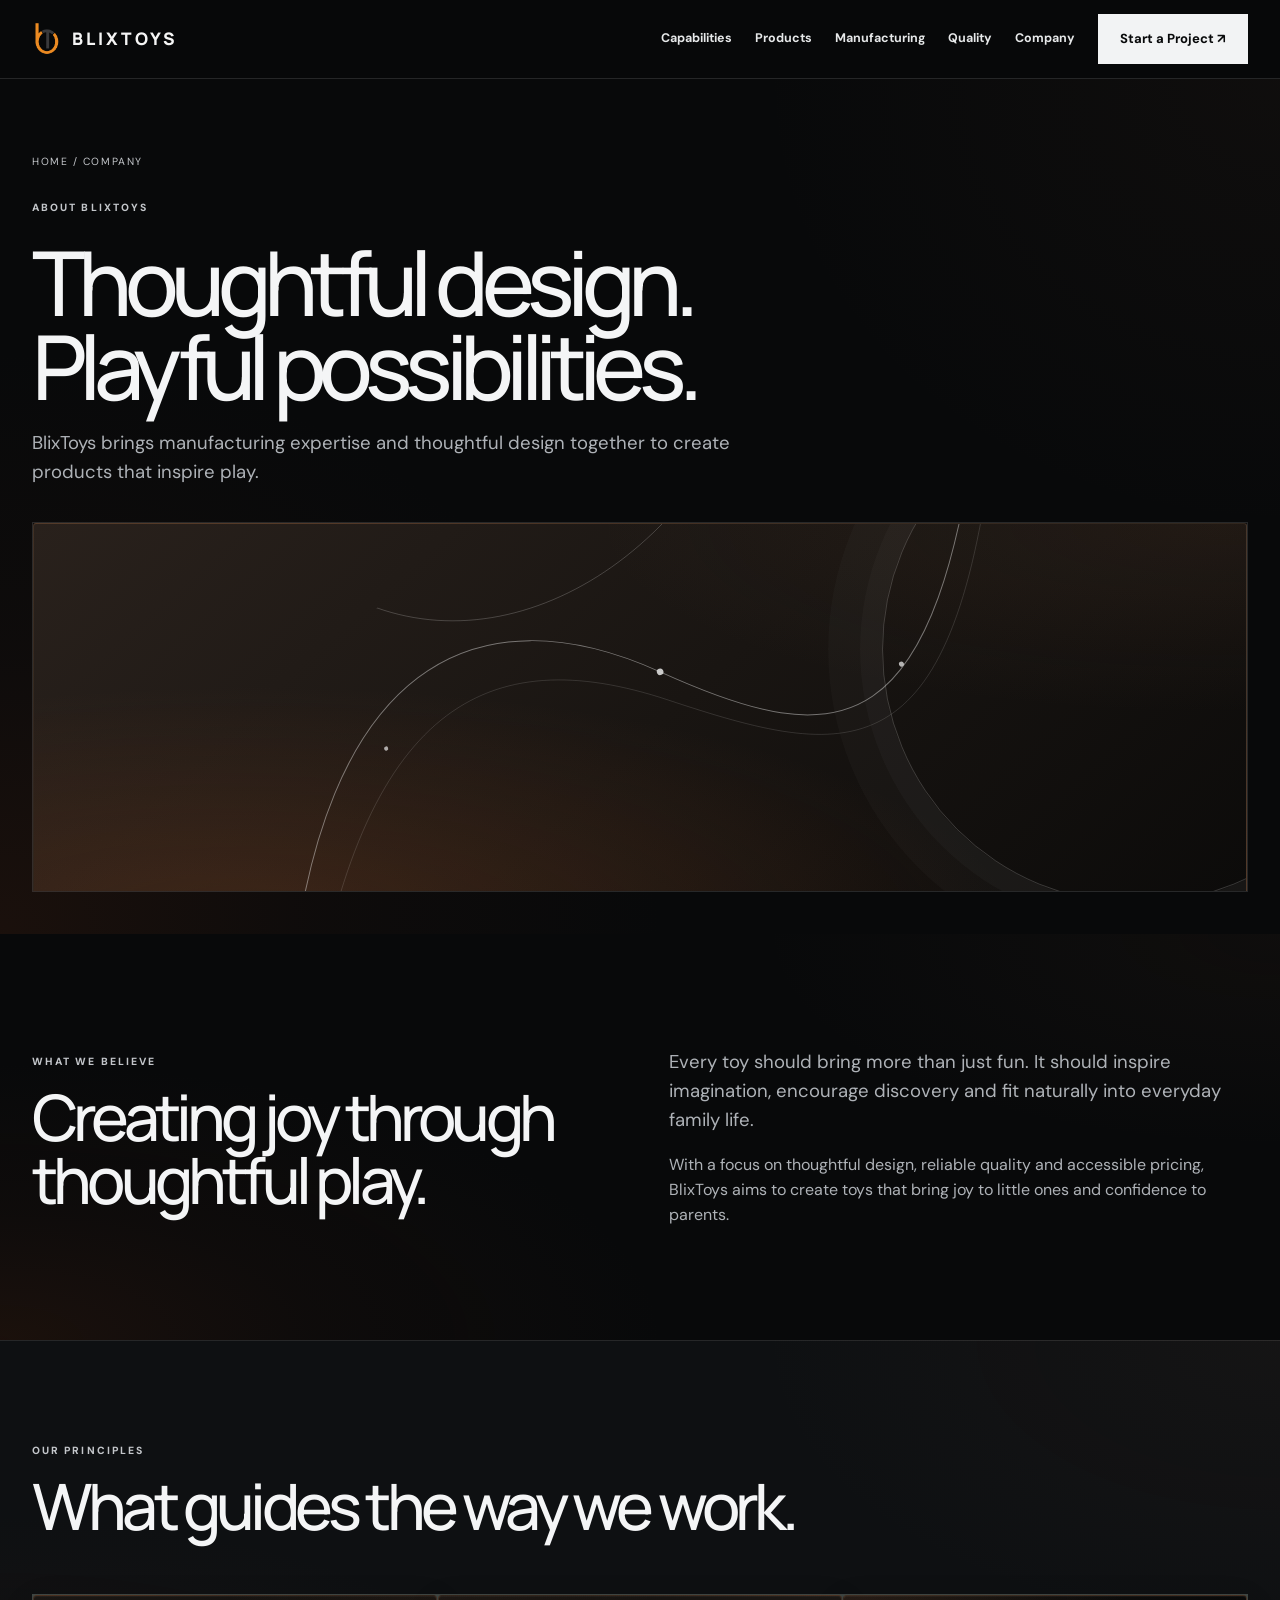
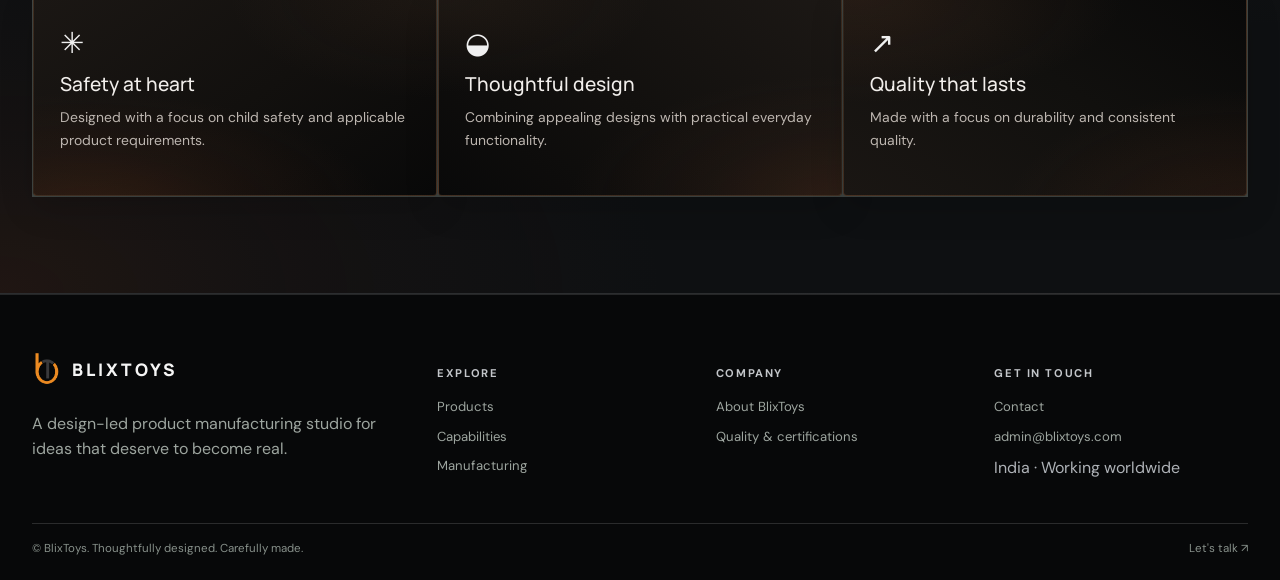
==== about.html @ 539e54b1 "Image, website revamp" ====
<!DOCTYPE html>
<html lang="en"><head>
  <link rel="icon" href="assets/images/favicon.ico" sizes="any">
  <link rel="shortcut icon" href="assets/images/favicon.ico">
<meta charset="utf-8"/><meta content="width=device-width,initial-scale=1" name="viewport"/><meta content="BlixToys — thoughtful toy product design and manufacturing." name="description"/><title>About — BlixToys</title><link href="assets/css/style.css?v=20261118-hero-video" rel="stylesheet"/></head><body><header class="site-header"><div class="container nav"><a class="brand" href="index.html" aria-label="BlixToys home"><img class="brand-logo" src="assets/images/brand-logo.png" alt="" aria-hidden="true"><span class="brand-name">BLIXTOYS</span></a><button aria-expanded="false" aria-label="Toggle navigation" class="menu-toggle">☰</button><nav class="nav-links"><a href="capabilities.html">Capabilities</a><a href="products.html">Products</a><a href="manufacturing.html">Manufacturing</a><a href="index.html#safety-quality">Quality</a><a href="about.html">Company</a><a class="btn btn-primary" href="contact.html">Start a Project ↗</a></nav></div></header><main><section class="page-hero"><div class="container"><div class="breadcrumb">HOME / COMPANY</div><span class="eyebrow">ABOUT BLIXTOYS</span><h1 class="display">Thoughtful design.<br/>Playful possibilities.</h1><p class="lead">BlixToys brings manufacturing expertise and thoughtful design together to create products that inspire play.</p><div class="page-banner"><div aria-hidden="true" class="path-visual gradient-banner" data-path-visual="true"></div></div></div></section><section class="section"><div class="container split"><div><span class="eyebrow">WHAT WE BELIEVE</span><h2 class="h2">Creating joy through thoughtful play.</h2></div><div><p class="lead">Every toy should bring more than just fun. It should inspire imagination, encourage discovery and fit naturally into everyday family life.</p><p class="muted">With a focus on thoughtful design, reliable quality and accessible pricing, BlixToys aims to create toys that bring joy to little ones and confidence to parents.</p></div></div></section><section class="section surface"><div class="container"><div class="section-head"><div><span class="eyebrow">OUR PRINCIPLES</span><h2 class="h2">What guides the way we work.</h2></div></div><div class="value-grid"><article class="value-card"><div class="symbol">✳</div><h3>Safety at heart</h3><p>Designed with a focus on child safety and applicable product requirements.</p></article><article class="value-card"><div class="symbol">◒</div><h3>Thoughtful design</h3><p>Combining appealing designs with practical everyday functionality.</p></article><article class="value-card"><div class="symbol">↗</div><h3>Quality that lasts</h3><p>Made with a focus on durability and consistent quality.</p></article></div></div></section></main><footer class="site-footer"><div class="container"><div class="footer-grid"><div class="footer-about"><a class="brand" href="index.html" aria-label="BlixToys home"><img class="brand-logo" src="assets/images/brand-logo.png" alt="" aria-hidden="true"><span class="brand-name">BLIXTOYS</span></a><p>A design-led product manufacturing studio for ideas that deserve to become real.</p></div><div class="footer-col"><h4>Explore</h4><a href="products.html">Products</a><a href="capabilities.html">Capabilities</a><a href="manufacturing.html">Manufacturing</a></div><div class="footer-col"><h4>Company</h4><a href="about.html">About BlixToys</a><a href="index.html#safety-quality">Quality &amp; certifications</a></div><div class="footer-col"><h4>Get in touch</h4><a href="contact.html">Contact</a><a href="mailto:admin@blixtoys.com">admin@blixtoys.com</a><span class="muted">India · Working worldwide</span></div></div><div class="footer-bottom"><span>© <span data-year=""></span> BlixToys. Thoughtfully designed. Carefully made.</span><span><a href="contact.html">Let's talk ↗</a></span></div></div></footer><script src="assets/js/main.js?v=20261112-tabs"></script></body></html>
---- assets/css/style.css ----
@import url('https://fonts.googleapis.com/css2?family=DM+Sans:wght@400;500;600;700&family=Manrope:wght@400;500;600;700;800&display=swap');

:root {
  --bg: #0c0e0f;
  --surface: #151819;
  --surface2: #1d2122;
  --white: #f5f3ee;
  --muted: #aeb3b0;
  --line: #343a39;
  --orange: #f04b2d;
  --amber: #ff9e42;
  --lime: #b8e86a;
  --max: 1280px
}

* {
  box-sizing: border-box
}

html {
  scroll-behavior: smooth
}

body {
  margin: 0;
  background: var(--bg);
  color: var(--white);
  font-family: 'DM Sans', sans-serif;
  line-height: 1.55
}

a {
  color: inherit;
  text-decoration: none
}

img {
  display: block;
  max-width: 100%
}

.container {
  width: min(var(--max), calc(100% - 64px));
  margin: auto
}

.site-header {
  position: sticky;
  top: 0;
  z-index: 50;
  background: #0c0e0fee;
  backdrop-filter: blur(16px);
  border-bottom: 1px solid #ffffff16
}

.nav {
  height: 78px;
  display: flex;
  align-items: center;
  justify-content: space-between;
  gap: 22px
}

.brand {
  font: 800 1.08rem Manrope;
  letter-spacing: .16em;
  display: flex;
  align-items: center;
  gap: 12px
}

.brand-mark {
  width: 34px;
  height: 34px;
  border: 1px solid var(--orange);
  color: var(--orange);
  display: grid;
  place-items: center;
  transform: rotate(45deg)
}

.brand-mark span {
  transform: rotate(-45deg)
}

.nav-links {
  display: flex;
  align-items: center;
  gap: 23px;
  font-size: .78rem;
  font-weight: 700
}

.nav-links a:not(.btn) {
  color: #d2d4d0
}

.nav-links a:hover {
  color: var(--orange)
}

.menu-toggle {
  display: none;
  background: none;
  border: 1px solid var(--line);
  color: white;
  padding: 6px 11px;
  font-size: 1.4rem
}

.btn {
  display: inline-flex;
  align-items: center;
  justify-content: center;
  gap: 14px;
  padding: 14px 21px;
  font-weight: 700;
  font-size: .82rem;
  border: 1px solid transparent;
  transition: .2s;
  cursor: pointer
}

.btn-primary {
  background: var(--orange);
  color: #170d09
}

.btn-primary:hover {
  background: #ff684b;
  transform: translateY(-2px)
}

.btn-outline {
  border-color: #777e7b;
  color: white
}

.btn-outline:hover {
  border-color: var(--orange);
  color: var(--orange)
}

.eyebrow {
  font-size: .65rem;
  text-transform: uppercase;
  letter-spacing: .2em;
  font-weight: 800;
  color: #c6cbc6
}

.display {
  font: 500 clamp(3.2rem, 7vw, 6.9rem)/.94 Manrope;
  letter-spacing: -.085em;
  margin: 21px 0
}

.h2 {
  font: 500 clamp(2.25rem, 5vw, 4.55rem)/.98 Manrope;
  letter-spacing: -.075em;
  margin: 14px 0
}

.lead {
  max-width: 700px;
  color: #c1c5c1;
  font-size: clamp(1rem, 1.45vw, 1.17rem)
}

.muted {
  color: var(--muted)
}

.hero {
  position: relative;
  overflow: hidden;
  border-bottom: 1px solid var(--line)
}

.hero-grid {
  min-height: 670px;
  display: grid;
  grid-template-columns: .95fr 1.05fr;
  align-items: center;
  gap: 25px
}

.hero-copy {
  padding: 72px 0 60px;
  position: relative;
  z-index: 2
}

.hero-copy .lead {
  max-width: 530px;
  margin: 25px 0 29px
}

.hero-art {
  height: 670px;
  position: relative;
  margin-right: calc((min(100vw, 1280px) - 100vw)/2);
  overflow: hidden
}

.hero-art img {
  width: 100%;
  height: 100%;
  object-fit: cover;
  object-position: 57% center
}

.hero-art:after {
  content: "";
  position: absolute;
  inset: 0;
  background: linear-gradient(90deg, var(--bg), transparent 39%), linear-gradient(0deg, #0c0e0f77, transparent 45%)
}

.hero-caption {
  position: absolute;
  z-index: 2;
  right: 24px;
  bottom: 24px;
  padding: 11px 14px;
  background: #0b0d0edb;
  border: 1px solid #ffffff45;
  font-size: .64rem;
  letter-spacing: .15em;
  text-transform: uppercase
}

.hero-facts {
  display: flex;
  margin-top: 52px;
  max-width: 590px
}

.fact {
  flex: 1;
  padding: 0 17px;
  border-left: 1px solid #737a76
}

.fact:first-child {
  padding-left: 0;
  border: 0
}

.fact strong {
  display: block;
  font: 500 1.05rem Manrope
}

.fact span {
  font-size: .59rem;
  letter-spacing: .13em;
  text-transform: uppercase;
  color: #aeb4af
}

.section {
  padding: 96px 0;
  border-bottom: 1px solid #ffffff14
}

.section-sm {
  padding: 60px 0
}

.surface {
  background: #111516
}

.section-head {
  display: flex;
  justify-content: space-between;
  align-items: end;
  gap: 30px;
  margin-bottom: 42px
}

.section-head>div {
  max-width: 850px
}

.section-aside {
  border-top: 1px solid #78807b;
  padding-top: 10px;
  font-size: .62rem;
  letter-spacing: .14em;
  color: #b6bcb7;
  min-width: 140px
}

.grid-3 {
  display: grid;
  grid-template-columns: repeat(3, 1fr);
  gap: 22px
}

.cap-card {
  border-left: 1px solid #626a65;
  padding-left: 16px;
  position: relative
}

.cap-card:before {
  content: "";
  position: absolute;
  top: -19px;
  left: -5px;
  width: 9px;
  height: 9px;
  background: var(--orange);
  border-radius: 50%
}

.cap-meta {
  display: flex;
  gap: 12px;
  align-items: center;
  border-bottom: 1px solid #555d58;
  padding-bottom: 10px;
  margin-bottom: 14px;
  font-size: .68rem;
  letter-spacing: .12em
}

.cap-meta span {
  flex: 1;
  border-top: 1px solid #555d58
}

.cap-card img {
  width: 100%;
  height: 190px;
  object-fit: cover;
  filter: saturate(.75)
}

.cap-card h3 {
  font: 500 1.25rem Manrope;
  margin: 15px 0 5px
}

.cap-card p {
  font-size: .86rem;
  color: #b9bfba;
  min-height: 50px
}

.tag {
  display: inline-block;
  border: 1px solid #737b75;
  border-radius: 99px;
  padding: 6px 11px;
  font-size: .58rem;
  letter-spacing: .13em;
  text-transform: uppercase
}

.split {
  display: grid;
  grid-template-columns: 1fr 1fr;
  gap: 58px;
  align-items: center
}

.split-art {
  height: 490px;
  overflow: hidden;
  border: 1px solid #ffffff20
}

.split-art img {
  width: 100%;
  height: 100%;
  object-fit: cover;
  filter: saturate(.78)
}

.tick-list {
  list-style: none;
  padding: 0;
  margin: 26px 0
}

.tick-list li {
  padding: 12px 0;
  border-bottom: 1px solid #ffffff1e;
  color: #d6d9d4
}

.tick-list li:before {
  content: "↗";
  color: var(--orange);
  margin-right: 12px
}

.process-grid {
  display: grid;
  grid-template-columns: repeat(4, 1fr);
  gap: 14px
}

.process-card {
  background: var(--surface);
  padding: 22px;
  border-top: 2px solid var(--orange)
}

.process-card strong {
  font: 500 2rem Manrope;
  color: var(--orange)
}

.process-card h3 {
  font: 600 1rem Manrope;
  margin: 8px 0
}

.process-card p {
  font-size: .84rem;
  color: #aeb5af
}

.stat-band {
  display: grid;
  grid-template-columns: repeat(3, 1fr);
  border: 1px solid #ffffff22
}

.stat-band div {
  padding: 25px;
  border-right: 1px solid #ffffff22
}

.stat-band div:last-child {
  border: 0
}

.stat-band strong {
  font: 500 1.5rem Manrope;
  display: block
}

.stat-band span {
  color: #aeb5af;
  font-size: .78rem
}

.category-card {
  background: var(--surface);
  border: 1px solid #ffffff18;
  overflow: hidden
}

.category-card img {
  height: 245px;
  width: 100%;
  object-fit: cover
}

.category-card div {
  padding: 22px
}

.category-card small {
  color: var(--orange);
  font-weight: 800;
  letter-spacing: .14em;
  font-size: .63rem
}

.category-card h3 {
  font: 500 1.3rem Manrope;
  margin: 8px 0
}

.category-card p {
  color: #b7bdb8;
  font-size: .88rem
}

.value-grid {
  display: grid;
  grid-template-columns: repeat(3, 1fr);
  gap: 1px;
  background: #414744;
  border: 1px solid #414744
}

.value-card {
  background: var(--surface);
  padding: 27px
}

.value-card .symbol {
  font: 500 1.8rem Manrope;
  color: var(--orange)
}

.value-card h3 {
  font: 500 1.2rem Manrope;
  margin: 10px 0
}

.value-card p {
  font-size: .87rem;
  color: #b4bbb5
}

.cta {
  background: var(--orange);
  color: white;
  padding: 54px;
  display: flex;
  align-items: center;
  justify-content: space-between;
  gap: 25px;
  position: relative;
  overflow: hidden
}

.cta:after {
  content: "✳";
  position: absolute;
  right: 9%;
  top: -110px;
  font-size: 370px;
  color: #ff815d55
}

.cta h2 {
  font: 500 clamp(2.2rem, 4.5vw, 4.3rem)/.96 Manrope;
  letter-spacing: -.075em;
  max-width: 730px;
  margin: 0;
  position: relative;
  z-index: 1
}

.cta .btn {
  background: #101415;
  color: white;
  position: relative;
  z-index: 1;
  white-space: nowrap
}

.page-hero {
  padding: 75px 0 42px
}

.breadcrumb {
  font-size: .65rem;
  letter-spacing: .15em;
  color: #9da59e;
  margin-bottom: 24px
}

.page-banner {
  height: 370px;
  margin-top: 35px;
  overflow: hidden;
  border: 1px solid #ffffff20
}

.page-banner img {
  width: 100%;
  height: 100%;
  object-fit: cover
}

.product-grid {
  display: grid;
  grid-template-columns: repeat(3, 1fr);
  gap: 18px
}

.product-card {
  background: var(--surface);
  border: 1px solid #ffffff18
}

.product-card img {
  width: 100%;
  height: 235px;
  object-fit: cover
}

.product-card div {
  padding: 22px
}

.product-card small {
  color: var(--orange);
  letter-spacing: .14em;
  font-size: .63rem;
  font-weight: 800
}

.product-card h3 {
  font: 500 1.25rem Manrope;
  margin: 8px 0
}

.product-card p {
  font-size: .87rem;
  color: #b6bcb7
}

.cert-grid {
  display: grid;
  grid-template-columns: repeat(2, 1fr);
  gap: 15px
}

.cert-card {
  background: var(--surface);
  border: 1px solid #ffffff1b;
  padding: 27px;
  min-height: 220px
}

.cert-card h3 {
  font: 500 1.35rem Manrope
}

.cert-card p {
  color: #b7bdb8;
  font-size: .87rem
}

.cert-gallery {
  display: grid;
  grid-template-columns: repeat(2, 1fr);
  gap: 22px
}

.certificate-item {
  background: var(--surface);
  border: 1px solid #ffffff1b
}

.certificate-image {
  display: block;
  aspect-ratio: 1.46;
  position: relative;
  background: #e9e6dc;
  overflow: hidden
}

.certificate-image img {
  width: 100%;
  height: 100%;
  object-fit: cover
}

.certificate-image span {
  position: absolute;
  right: 14px;
  bottom: 14px;
  background: #0b0d0eeb;
  padding: 9px 12px;
  font-size: .7rem
}

.certificate-info {
  padding: 23px
}

.certificate-info h3 {
  font: 500 1.4rem Manrope
}

.certificate-info p,
.certificate-info dd {
  color: #b8beb9;
  font-size: .85rem
}

.certificate-info dl div {
  display: flex;
  justify-content: space-between;
  gap: 12px;
  border-top: 1px solid #ffffff1b;
  padding: 9px 0;
  font-size: .76rem
}

.certificate-info dd {
  margin: 0;
  text-align: right
}

.certificate-info dt {
  color: #aeb4af
}

.cert-note {
  border: 1px dashed #6c746e;
  padding: 18px;
  margin-top: 20px;
  color: #c1c7c1;
  font-size: .84rem
}

.form-layout {
  display: grid;
  grid-template-columns: .8fr 1.2fr;
  gap: 22px
}

.contact-panel,
.form-panel {
  background: var(--surface);
  padding: 32px;
  border: 1px solid #ffffff1b
}

.contact-panel p {
  color: #b6bcb7
}

.form-grid {
  display: grid;
  grid-template-columns: 1fr 1fr;
  gap: 16px
}

.field {
  display: flex;
  flex-direction: column;
  gap: 7px
}

.field.full {
  grid-column: 1/-1
}

.field label {
  font-size: .8rem;
  font-weight: 700
}

.field input,
.field select,
.field textarea {
  width: 100%;
  padding: 13px;
  background: #0b0e0f;
  border: 1px solid #424a45;
  color: white;
  font: inherit
}

.field textarea {
  min-height: 135px
}

.field input[type=checkbox] {
  width: auto
}

.form-message {
  font-size: .88rem;
  margin-top: 10px
}

.site-footer {
  background: #07090a;
  padding: 55px 0 22px;
  border-top: 1px solid #ffffff1b
}

.footer-grid {
  display: grid;
  grid-template-columns: 1.5fr 1fr 1fr 1fr;
  gap: 25px;
  padding-bottom: 38px
}

.footer-about p,
.footer-col a {
  color: #9da59f
}

.footer-col h4 {
  font-size: .7rem;
  letter-spacing: .14em;
  text-transform: uppercase
}

.footer-col a {
  display: block;
  margin: 9px 0;
  font-size: .82rem
}

.footer-bottom {
  border-top: 1px solid #343a36;
  padding-top: 16px;
  display: flex;
  justify-content: space-between;
  color: #87908a;
  font-size: .72rem
}

@media(max-width:950px) {
  .nav-links {
    gap: 12px
  }

  .hero-grid {
    grid-template-columns: 1fr 1fr
  }

  .split,
  .form-layout {
    grid-template-columns: 1fr
  }

  .process-grid {
    grid-template-columns: repeat(2, 1fr)
  }

  .footer-grid {
    grid-template-columns: 1fr 1fr
  }
}

@media(max-width:700px) {
  .container {
    width: calc(100% - 34px)
  }

  .nav {
    height: 70px
  }

  .menu-toggle {
    display: block
  }

  .nav-links {
    display: none;
    position: absolute;
    top: 70px;
    left: 0;
    right: 0;
    background: #101415;
    padding: 20px 24px;
    flex-direction: column;
    align-items: stretch;
    border-bottom: 1px solid var(--line)
  }

  .nav-links.open {
    display: flex
  }

  .hero-grid {
    display: flex;
    flex-direction: column;
    gap: 0;
    align-items: stretch
  }

  .hero-copy {
    padding: 48px 0 30px
  }

  .hero-art {
    height: 330px;
    margin: 0 -17px
  }

  .hero-art:after {
    background: linear-gradient(0deg, #0c0e0f88, transparent 55%)
  }

  .display {
    font-size: clamp(2.8rem, 13vw, 4.6rem)
  }

  .hero-facts {
    margin-top: 32px
  }

  .fact {
    padding: 0 9px
  }

  .fact strong {
    font-size: .9rem
  }

  .fact span {
    font-size: .5rem
  }

  .section {
    padding: 68px 0
  }

  .section-head {
    display: block
  }

  .section-aside {
    margin-top: 20px;
    display: inline-block
  }

  .grid-3,
  .product-grid,
  .cert-grid,
  .cert-gallery,
  .value-grid {
    grid-template-columns: 1fr
  }

  .cap-card {
    margin-top: 20px
  }

  .cap-card img {
    height: 210px
  }

  .split {
    gap: 27px
  }

  .split-art {
    height: 320px
  }

  .process-grid {
    grid-template-columns: 1fr 1fr
  }

  .stat-band {
    grid-template-columns: 1fr
  }

  .stat-band div {
    border-right: 0;
    border-bottom: 1px solid #ffffff22
  }

  .stat-band div:last-child {
    border: 0
  }

  .cta {
    display: block;
    padding: 29px
  }

  .cta .btn {
    margin-top: 23px
  }

  .page-hero {
    padding: 54px 0 30px
  }

  .page-banner {
    height: 235px
  }

  .contact-panel,
  .form-panel {
    padding: 22px
  }

  .form-grid {
    grid-template-columns: 1fr
  }

  .field.full {
    grid-column: auto
  }

  .footer-grid {
    grid-template-columns: 1fr 1fr
  }

  .footer-about {
    grid-column: 1/-1
  }

  .footer-bottom {
    display: block
  }

  .footer-bottom span {
    display: block;
    margin: 7px 0
  }
}

/* Interactive 3D capabilities showcase */
.showcase-section {
  padding-top: 70px;
  padding-bottom: 80px
}

.showcase-shell {
  border: 1px solid #63300f;
  border-radius: 22px;
  overflow: hidden;
  background: radial-gradient(ellipse at 20% 100%, #4a1d06 0%, #211208 48%, #101112 100%);
  box-shadow: 0 0 38px #f04b2d12, inset 0 0 0 1px #ffffff08
}

.showcase-tabs {
  display: flex;
  flex-wrap: wrap;
  gap: 14px;
  padding: 30px 34px 0
}

.showcase-tab {
  border: 1px solid #45423f;
  border-radius: 99px;
  background: linear-gradient(145deg, #282625, #171717);
  color: #aaa39c;
  padding: 14px 27px;
  min-width: 125px;
  font: 600 .83rem 'DM Sans', sans-serif;
  box-shadow: 0 5px 16px #0008, inset 0 1px #ffffff17;
  cursor: pointer;
  transition: .25s
}

.showcase-tab:hover {
  border-color: #e85a18;
  color: #fff
}

.showcase-tab.active {
  background: #ff6500;
  border-color: #ff7b19;
  color: #160d07;
  box-shadow: 0 0 22px #ff650099, 0 0 4px #ff9a45
}

.showcase-content {
  display: grid;
  grid-template-columns: 1.08fr .92fr;
  align-items: center;
  gap: 25px;
  padding: 24px 42px 42px;
  min-height: 550px
}

.showcase-visual {
  height: 490px;
  position: relative;
  min-width: 0
}

.showcase-visual:before {
  content: "";
  position: absolute;
  inset: 12% 7% 8%;
  background: radial-gradient(ellipse, #ff6a0c2c 0%, #f044250e 42%, transparent 72%);
  filter: blur(15px)
}

.showcase-glow {
  position: absolute;
  left: 12%;
  right: 12%;
  bottom: 11%;
  height: 2px;
  background: linear-gradient(90deg, transparent, #ff6b19, #ffc16c, #ff6b19, transparent);
  box-shadow: 0 0 26px #ff6b19
}

#blix-3d-canvas {
  position: relative;
  width: 100%;
  height: 100%;
  display: block;
  touch-action: pan-y;
  cursor: grab
}

#blix-3d-canvas:active {
  cursor: grabbing
}

.showcase-visual-label,
.showcase-hint {
  position: absolute;
  left: 18px;
  bottom: 15px;
  color: #b6a89a;
  font-size: .61rem;
  letter-spacing: .14em
}

.showcase-hint {
  left: auto;
  right: 18px;
  color: #8f8175;
  font-size: .55rem
}

.live-dot {
  display: inline-block;
  width: 7px;
  height: 7px;
  border-radius: 50%;
  background: #ff6b19;
  box-shadow: 0 0 10px #ff6b19;
  margin-right: 8px
}

.showcase-copy {
  max-width: 550px;
  padding: 18px 12px
}

.showcase-copy .h2 {
  font-size: clamp(2rem, 3.8vw, 3.6rem);
  margin: 15px 0 22px
}

.showcase-copy .lead {
  font-size: 1rem;
  color: #c7bcb2
}

.showcase-intro {
  color: #a99e95;
  font-size: .91rem;
  line-height: 1.75;
  margin: 20px 0
}

.showcase-cap-label {
  font-size: .64rem;
  letter-spacing: .16em;
  color: #c8b5a6;
  font-weight: 700;
  margin-top: 25px
}

.showcase-list {
  list-style: none;
  padding: 0;
  margin: 12px 0 25px;
  display: grid;
  gap: 12px
}

.showcase-list li {
  display: flex;
  align-items: center;
  gap: 13px;
  color: #d2c7be;
  font-size: .87rem
}

.showcase-list li:before {
  content: "↗";
  color: #ff6b19;
  font-size: 1.1rem
}

.showcase-copy .btn {
  border-color: #8b6751
}

@media(max-width:850px) {
  .showcase-content {
    grid-template-columns: 1fr;
    padding: 10px 25px 30px;
    gap: 0
  }

  .showcase-visual {
    height: 390px
  }

  .showcase-copy {
    max-width: none;
    padding: 10px 5px
  }

  .showcase-copy .h2 br {
    display: none
  }
}

@media(max-width:600px) {
  .showcase-tabs {
    padding: 18px 15px 0;
    gap: 8px
  }

  .showcase-tab {
    min-width: 0;
    flex: 1;
    padding: 11px 10px;
    font-size: .72rem
  }

  .showcase-content {
    padding: 8px 16px 25px
  }

  .showcase-visual {
    height: 310px
  }

  .showcase-hint {
    font-size: .47rem;
    right: 8px
  }

  .showcase-visual-label {
    left: 8px;
    font-size: .53rem
  }

  .showcase-copy .h2 {
    font-size: 2.25rem
  }
}

.showcase-fallback {
  color: #c5b8aa;
  padding: 40px;
  text-align: center
}

/* Static cinematic 3D artwork replaces the interactive WebGL object. */
.showcase-visual {
  display: flex;
  align-items: center;
  justify-content: center;
  overflow: hidden
}

.showcase-render {
  position: relative;
  z-index: 1;
  width: 100%;
  height: 100%;
  object-fit: contain;
  object-position: center;
  filter: drop-shadow(0 22px 35px #ff5b172b);
  border-radius: 12px
}

.showcase-hint {
  letter-spacing: .12em
}

@media(max-width:850px) {
  .showcase-render {
    max-height: 390px
  }
}

@media(max-width:600px) {
  .showcase-render {
    max-height: 310px
  }
}

.showcase-render {
  transition: opacity .22s ease, transform .35s ease
}

.showcase-render.is-changing {
  opacity: .2;
  transform: scale(.985)
}

/* Home-page safety and quality certification section */
.safety-cert-section {
  position: relative;
  overflow: hidden;
  background: radial-gradient(ellipse at 18% 82%, #6b2d0b88 0%, #2b140b55 32%, transparent 66%), #080909;
  padding: 100px 0 110px
}

.safety-cert-grid {
  display: grid;
  grid-template-columns: .95fr 1.05fr;
  gap: 8%;
  align-items: start
}

.safety-cert-copy {
  position: sticky;
  top: 115px;
  max-width: 610px;
  padding-top: 4px;
}

.safety-cert-copy .display {
  font-size: clamp(2.8rem, 5vw, 4.5rem);
  line-height: 1.02;
  margin: 18px 0 32px;
  letter-spacing: -.045em
}

.safety-cert-copy p {
  font-size: 1.02rem;
  line-height: 1.65;
  color: #bdb7b2;
  margin: 0 0 24px;
  max-width: 650px
}

.safety-cert-cards {
  display: grid;
  grid-template-columns: repeat(2, minmax(0, 1fr));
  gap: 28px 30px
}

.safety-cert-card {
  min-height: 225px;
  border: 1px solid #71320e;
  border-radius: 16px;
  background: linear-gradient(145deg, #111111 0%, #17100c 100%);
  box-shadow: 0 12px 35px #e75b1612, inset 0 1px #ffffff09;
  display: flex;
  flex-direction: column;
  align-items: center;
  justify-content: center;
  text-align: center;
  padding: 24px;
  color: #f4eee8;
  transition: transform .25s ease, border-color .25s ease, box-shadow .25s ease
}

.safety-cert-card:hover {
  transform: translateY(-5px);
  border-color: #ff741f;
  box-shadow: 0 15px 38px #e75b1628
}

.safety-cert-card strong {
  font-size: clamp(2.5rem, 4vw, 4.1rem);
  line-height: 1;
  font-weight: 800;
  letter-spacing: -.05em
}

.safety-cert-card .cert-orbit {
  font-size: 2.4rem;
  line-height: .8;
  color: #ff8a36;
  margin-bottom: 6px
}

.safety-cert-card .cert-standard {
  font-size: 1.4rem;
  font-weight: 700;
  letter-spacing: .02em;
  margin-top: 7px;
  color: #e5d9ce
}

.safety-cert-card small {
  font-size: .58rem;
  letter-spacing: .17em;
  color: #a98e7b;
  margin-top: 14px
}

.smeta-card strong {
  font-size: 3rem;
  color: #ef9b9b;
  letter-spacing: -.04em
}

.astm-card strong {
  font-family: Georgia, serif;
  letter-spacing: .04em
}

.en-card strong {
  border: 4px solid #e8dfd8;
  border-radius: 50%;
  width: 112px;
  height: 112px;
  display: grid;
  place-items: center;
  font-size: 2rem;
  letter-spacing: -.06em
}

.bis-card strong {
  border: 3px solid #e8dfd8;
  border-radius: 50%;
  width: 100px;
  height: 100px;
  display: grid;
  place-items: center;
  font-size: 2.4rem
}

.gcc-card strong {
  font-size: 3.6rem;
  color: #ff8a36
}

@media(max-width:900px) {
  .safety-cert-grid {
    grid-template-columns: 1fr;
    gap: 38px
  }

  .safety-cert-copy {
    position: static;
    max-width: 760px
  }

  .safety-cert-copy .display {
    font-size: clamp(2.7rem, 8vw, 4rem)
  }

  .safety-cert-cards {
    gap: 18px
  }
}

@media(max-width:560px) {
  .safety-cert-section {
    padding: 70px 0
  }

  .safety-cert-cards {
    gap: 12px
  }

  .safety-cert-card {
    min-height: 155px;
    padding: 15px
  }

  .safety-cert-card strong {
    font-size: 2.35rem
  }

  .safety-cert-card .cert-standard {
    font-size: 1rem
  }

  .safety-cert-card small {
    font-size: .48rem;
    letter-spacing: .1em
  }

  .en-card strong {
    width: 82px;
    height: 82px;
    font-size: 1.5rem
  }

  .bis-card strong {
    width: 78px;
    height: 78px;
    font-size: 1.8rem
  }

  .smeta-card strong {
    font-size: 2.2rem
  }
}

/* Keep the showcase visual clean: no captions, labels or content below the image. */
.showcase-visual {
  height: 490px;
  overflow: hidden
}

.showcase-render {
  display: block;
  width: 100%;
  height: 100%;
  object-fit: contain;
  object-position: center
}

.showcase-glow,
.showcase-visual-label,
.showcase-hint {
  display: none !important
}

@media(max-width:850px) {
  .showcase-visual {
    height: 390px
  }
}

@media(max-width:600px) {
  .showcase-visual {
    height: 310px
  }
}


/* === BlixToys showcase image-fit correction ===
   Keep all four tab visuals in one consistent frame. The image fills the
   frame without intrinsic-height gaps or excess wrapper padding. */
.showcase-content {
  grid-template-columns: minmax(0, 1.08fr) minmax(0, .92fr);
  align-items: center;
  gap: clamp(22px, 3vw, 42px);
}

.showcase-visual {
  position: relative;
  width: 100%;
  min-width: 0;
  height: auto;
  aspect-ratio: 1.52 / 1;
  max-height: 560px;
  padding: 0;
  margin: 0;
  display: block;
  overflow: hidden;
  border-radius: 14px;
  isolation: isolate;
  background: #130b07;
}

.showcase-visual::before,
.showcase-glow {
  display: none !important;
}

.showcase-render {
  position: absolute;
  inset: 0;
  display: block;
  width: 100%;
  height: 100%;
  max-height: none !important;
  margin: 0;
  padding: 0;
  object-fit: cover;
  object-position: center;
  border: 0;
  border-radius: inherit;
  filter: none;
  transform: none;
}

.showcase-render.is-changing {
  opacity: .18;
  transform: scale(.99);
}

.showcase-copy {
  min-width: 0;
  max-width: 100%;
}

@media (max-width: 900px) {
  .showcase-content {
    grid-template-columns: minmax(0, 1fr);
    gap: 24px;
  }

  .showcase-visual {
    width: 100%;
    aspect-ratio: 1.52 / 1;
    max-height: none;
  }

  .showcase-copy {
    padding: 12px 4px 4px;
  }
}

@media (max-width: 600px) {
  .showcase-content {
    padding: 8px 16px 26px;
  }

  .showcase-visual {
    aspect-ratio: 4 / 3;
    border-radius: 10px;
  }

  .showcase-render {
    object-fit: cover;
  }
}


/* Showcase frame: the orange outline belongs to the UI container, not the artwork. */
.showcase-visual {
  border: 1px solid rgba(255, 111, 24, .58);
  border-radius: 14px;
  box-shadow:
    0 0 0 1px rgba(255, 111, 24, .08),
    0 12px 34px rgba(255, 91, 18, .10),
    inset 0 0 24px rgba(255, 111, 24, .035);
  background: #130b07;
}

.showcase-render {
  border: 0 !important;
  border-radius: 0 !important;
  box-shadow: none !important;
}

@media (max-width: 600px) {
  .showcase-visual {
    border-radius: 10px;
  }
}


/* === Image-free gradient visual system ===
   Photography and certificate mockups are replaced with responsive abstract
   gradient panels. The four 3D showcase renders remain image-based. */
.gradient-placeholder {
  position: relative;
  display: block;
  width: 100%;
  min-width: 0;
  overflow: hidden;
  isolation: isolate;
  background:
    radial-gradient(ellipse at 76% 24%, rgba(235, 138, 35, .24), transparent 38%),
    radial-gradient(ellipse at 18% 88%, rgba(245, 166, 66, .13), transparent 42%),
    linear-gradient(135deg, #303033 0%, #202023 48%, #151517 100%);
}

.gradient-placeholder::before,
.gradient-placeholder::after {
  content: "";
  position: absolute;
  pointer-events: none;
  border-radius: 50%;
}

.gradient-placeholder::before {
  width: 62%;
  aspect-ratio: 1;
  right: -12%;
  top: -48%;
  border: 1px solid rgba(245, 166, 66, .22);
  box-shadow: 0 0 0 22px rgba(235, 138, 35, .035), 0 0 0 54px rgba(235, 138, 35, .025);
}

.gradient-placeholder::after {
  width: 36%;
  aspect-ratio: 1;
  left: -9%;
  bottom: -48%;
  background: radial-gradient(circle, rgba(235, 138, 35, .2), rgba(235, 138, 35, 0) 70%);
  filter: blur(5px);
}

/* Hero visual */
.hero-art .gradient-placeholder {
  position: absolute;
  inset: 0;
  height: 100%;
}

/* Homepage category cards */
.category-card>.gradient-placeholder {
  height: 245px;
  padding: 0;
}

/* Split feature panels */
.split-art {
  position: relative;
}

.split-art>.gradient-placeholder {
  height: 100%;
  min-height: 100%;
}

/* Capability cards */
.cap-card>.gradient-placeholder {
  height: 190px;
  padding: 0;
}

/* Product category cards */
.product-card>.gradient-placeholder {
  height: 235px;
  padding: 0;
}

/* About and manufacturing page banners */
.page-banner>.gradient-placeholder {
  height: 100%;
  min-height: 370px;
}

/* Certificate gallery visual slots */
.certificate-image.gradient-placeholder {
  display: block;
  aspect-ratio: 1.46;
  min-height: 170px;
  border-bottom: 1px solid rgba(235, 138, 35, .2);
  background:
    radial-gradient(ellipse at 50% 45%, rgba(235, 138, 35, .2), transparent 46%),
    linear-gradient(145deg, #333336, #1b1b1e 68%, #141416);
}

/* Slightly different gradient compositions keep sections from feeling duplicated. */
.gradient-hero {
  background:
    radial-gradient(ellipse at 72% 35%, rgba(235, 138, 35, .32), transparent 36%),
    radial-gradient(ellipse at 22% 84%, rgba(245, 166, 66, .16), transparent 43%),
    linear-gradient(125deg, #3a3a3c, #1b1b1e 68%, #111113);
}

.gradient-category,
.gradient-product {
  background:
    radial-gradient(ellipse at 72% 28%, rgba(245, 166, 66, .2), transparent 34%),
    linear-gradient(145deg, #343437, #202023 58%, #151517);
}

.gradient-capability {
  background:
    radial-gradient(ellipse at 28% 72%, rgba(235, 138, 35, .22), transparent 36%),
    linear-gradient(135deg, #303033, #19191c 75%);
}

.gradient-feature,
.gradient-banner {
  background:
    radial-gradient(ellipse at 72% 58%, rgba(235, 138, 35, .24), transparent 42%),
    linear-gradient(115deg, #39393b, #202023 58%, #121214);
}

.gradient-certificate {
  background:
    radial-gradient(ellipse at 50% 48%, rgba(245, 166, 66, .22), transparent 38%),
    linear-gradient(145deg, #37373a, #1e1e21 70%, #141416);
}

@media (max-width: 760px) {
  .hero-art .gradient-placeholder {
    min-height: 320px;
  }

  .page-banner>.gradient-placeholder {
    min-height: 260px;
  }

  .split-art>.gradient-placeholder {
    min-height: 280px;
  }
}


/* === Gradient cards: varied compositions, no decorative divider lines === */

/* Remove the numbered capability rail and the thin rules around each visual block. */
.cap-card {
  border-left: 0 !important;
  padding-left: 0 !important;
}

.cap-card::before {
  display: none !important;
}

.cap-meta {
  border-bottom: 0 !important;
  padding-bottom: 0 !important;
  margin-bottom: 14px;
}

.cap-meta span {
  display: none !important;
}

/* Each card gets its own gradient direction, light source and colour balance. */
.grid-3>.category-card:nth-child(1)>.gradient-placeholder,
.product-grid>.product-card:nth-child(1)>.gradient-placeholder,
.grid-3>.cap-card:nth-child(1)>.gradient-placeholder {
  background:
    radial-gradient(ellipse at 18% 22%, rgba(245, 166, 66, .28), transparent 36%),
    radial-gradient(ellipse at 92% 100%, rgba(235, 138, 35, .12), transparent 42%),
    linear-gradient(118deg, #39393c 0%, #242427 48%, #141416 100%);
}

.grid-3>.category-card:nth-child(2)>.gradient-placeholder,
.product-grid>.product-card:nth-child(2)>.gradient-placeholder,
.grid-3>.cap-card:nth-child(2)>.gradient-placeholder {
  background:
    radial-gradient(ellipse at 82% 18%, rgba(235, 138, 35, .3), transparent 34%),
    radial-gradient(ellipse at 8% 88%, rgba(245, 166, 66, .1), transparent 38%),
    linear-gradient(226deg, #353538 0%, #202023 52%, #121214 100%);
}

.grid-3>.category-card:nth-child(3)>.gradient-placeholder,
.product-grid>.product-card:nth-child(3)>.gradient-placeholder,
.grid-3>.cap-card:nth-child(3)>.gradient-placeholder {
  background:
    radial-gradient(ellipse at 48% 105%, rgba(245, 166, 66, .26), transparent 39%),
    radial-gradient(ellipse at 100% 0%, rgba(235, 138, 35, .12), transparent 40%),
    linear-gradient(34deg, #171719 0%, #29292c 54%, #3a3a3d 100%);
}

/* Feature panels and banners use broad diagonal colour fields, not rings or outlines. */
.gradient-feature {
  background:
    radial-gradient(ellipse at 12% 18%, rgba(235, 138, 35, .25), transparent 34%),
    linear-gradient(148deg, #3a3a3d 0%, #252528 43%, #141416 100%) !important;
}

.gradient-banner {
  background:
    radial-gradient(ellipse at 88% 82%, rgba(245, 166, 66, .25), transparent 37%),
    linear-gradient(32deg, #171719 0%, #2b2b2e 52%, #3a3a3d 100%) !important;
}

/* Certificate tiles: four subtly different light directions. */
.cert-gallery>.certificate-item:nth-child(1) .certificate-image {
  background: radial-gradient(ellipse at 22% 24%, rgba(245, 166, 66, .25), transparent 40%), linear-gradient(132deg, #38383b, #19191c 75%) !important;
}

.cert-gallery>.certificate-item:nth-child(2) .certificate-image {
  background: radial-gradient(ellipse at 84% 20%, rgba(235, 138, 35, .27), transparent 38%), linear-gradient(218deg, #353538, #171719 76%) !important;
}

.cert-gallery>.certificate-item:nth-child(3) .certificate-image {
  background: radial-gradient(ellipse at 55% 100%, rgba(245, 166, 66, .23), transparent 42%), linear-gradient(28deg, #171719, #333336 78%) !important;
}

.cert-gallery>.certificate-item:nth-child(4) .certificate-image {
  background: radial-gradient(ellipse at 8% 76%, rgba(235, 138, 35, .24), transparent 39%), linear-gradient(155deg, #3a3a3d, #1a1a1d 78%) !important;
}

/* Keep the abstract gradients clean: no ornamental circular strokes or outlines. */
.gradient-placeholder::before {
  display: none !important;
}

.gradient-placeholder::after {
  width: 48%;
  left: auto;
  right: -14%;
  bottom: -54%;
  background: radial-gradient(circle, rgba(235, 138, 35, .13), transparent 70%);
}


/* === BlixToys logo-led colour system ===
   Primary orange sampled from the supplied brand mark: #EB8A23.
   Gradient panels use orange as the light source, with charcoal for depth. */
:root {
  --orange: #EB8A23;
  --amber: #F5A642;
  --bg: #101112;
  --surface: #191a1c;
  --surface2: #242528;
  --line: #3A3A3C;
}

/* Primary actions and interactive accents follow the logo orange. */
.btn-primary {
  background: #EB8A23;
  color: #171719;
}

.btn-primary:hover {
  background: #F5A642;
}

.nav-links a:hover,
.btn-outline:hover,
.tick-list li:before {
  color: #EB8A23;
}

.btn-outline:hover {
  border-color: #EB8A23;
}

/* Dominant orange gradients, each with its own direction and light position. */
.gradient-placeholder {
  background:
    radial-gradient(ellipse at 14% 88%, rgba(235, 138, 35, .92) 0%, rgba(235, 138, 35, .48) 22%, transparent 58%),
    linear-gradient(132deg, #3A3A3C 0%, #252527 48%, #151517 100%) !important;
}

.gradient-hero {
  background:
    radial-gradient(ellipse at 18% 82%, rgba(235, 138, 35, .95) 0%, rgba(235, 138, 35, .42) 29%, transparent 62%),
    linear-gradient(118deg, #3A3A3C 0%, #262628 52%, #141416 100%) !important;
}

.gradient-category,
.gradient-product {
  background:
    radial-gradient(ellipse at 86% 12%, rgba(235, 138, 35, .88) 0%, rgba(235, 138, 35, .34) 27%, transparent 60%),
    linear-gradient(226deg, #3A3A3C 0%, #242426 54%, #151517 100%) !important;
}

.gradient-capability {
  background:
    radial-gradient(ellipse at 48% 108%, rgba(235, 138, 35, .94) 0%, rgba(235, 138, 35, .4) 30%, transparent 64%),
    linear-gradient(24deg, #3A3A3C 0%, #252527 53%, #151517 100%) !important;
}

.gradient-feature {
  background:
    radial-gradient(ellipse at 6% 22%, rgba(235, 138, 35, .9) 0%, rgba(235, 138, 35, .36) 31%, transparent 62%),
    linear-gradient(148deg, #3A3A3C 0%, #252527 48%, #151517 100%) !important;
}

.gradient-banner {
  background:
    radial-gradient(ellipse at 94% 86%, rgba(235, 138, 35, .92) 0%, rgba(235, 138, 35, .38) 30%, transparent 63%),
    linear-gradient(32deg, #171719 0%, #29292b 52%, #3A3A3C 100%) !important;
}

/* Certificate panels each use a distinct orange glow angle. */
.cert-gallery>.certificate-item:nth-child(1) .certificate-image {
  background: radial-gradient(ellipse at 16% 92%, rgba(235, 138, 35, .9), transparent 58%), linear-gradient(132deg, #3A3A3C, #171719 76%) !important;
}

.cert-gallery>.certificate-item:nth-child(2) .certificate-image {
  background: radial-gradient(ellipse at 90% 10%, rgba(235, 138, 35, .88), transparent 56%), linear-gradient(218deg, #3A3A3C, #171719 76%) !important;
}

.cert-gallery>.certificate-item:nth-child(3) .certificate-image {
  background: radial-gradient(ellipse at 52% 112%, rgba(235, 138, 35, .92), transparent 58%), linear-gradient(28deg, #171719, #3A3A3C 78%) !important;
}

.cert-gallery>.certificate-item:nth-child(4) .certificate-image {
  background: radial-gradient(ellipse at 4% 42%, rgba(235, 138, 35, .9), transparent 58%), linear-gradient(155deg, #3A3A3C, #171719 78%) !important;
}

/* Keep gradients free of ornamental rings and line decorations. */
.gradient-placeholder::before {
  display: none !important;
}

.gradient-placeholder::after {
  background: radial-gradient(circle, rgba(235, 138, 35, .16), transparent 70%) !important;
}


/* === Interactive brand hover system === */
:root {
  --blix-orange: #EB8A23;
  --blix-orange-light: #F5A642;
  --blix-charcoal: #3A3A3C;
  --blix-deep: #151517;
  --blix-hover-glow: rgba(235, 138, 35, .22);
}

/* Shared interaction for content blocks */
.category-card,
.cap-card,
.process-card,
.value-card,
.product-card,
.certificate-item,
.safety-cert-card,
.cert-card {
  position: relative;
  transition:
    transform .28s cubic-bezier(.2, .75, .25, 1),
    border-color .28s ease,
    box-shadow .28s ease,
    background-color .28s ease;
  will-change: transform;
}

.category-card,
.product-card,
.certificate-item,
.safety-cert-card,
.cert-card {
  overflow: hidden;
}

.category-card:hover,
.category-card:focus-within,
.process-card:hover,
.process-card:focus-within,
.value-card:hover,
.value-card:focus-within,
.product-card:hover,
.product-card:focus-within,
.certificate-item:hover,
.certificate-item:focus-within,
.safety-cert-card:hover,
.safety-cert-card:focus-within,
.cert-card:hover,
.cert-card:focus-within {
  transform: translateY(-6px);
  border-color: rgba(235, 138, 35, .72);
  box-shadow:
    0 16px 38px rgba(0, 0, 0, .28),
    0 8px 28px var(--blix-hover-glow);
}

.cap-card:hover,
.cap-card:focus-within {
  transform: translateY(-5px);
}

/* Gradient blocks respond with a gentle orange bloom and scale. */
.gradient-placeholder {
  transition:
    filter .35s ease,
    background-position .55s ease,
    transform .45s cubic-bezier(.2, .75, .25, 1),
    box-shadow .35s ease;
  background-size: 135% 135%;
  background-position: 0% 100%;
}

.category-card:hover .gradient-placeholder,
.category-card:focus-within .gradient-placeholder,
.product-card:hover .gradient-placeholder,
.product-card:focus-within .gradient-placeholder,
.cap-card:hover .gradient-placeholder,
.cap-card:focus-within .gradient-placeholder,
.certificate-item:hover .gradient-placeholder,
.certificate-item:focus-within .gradient-placeholder,
.split-art:hover .gradient-placeholder,
.hero-art:hover .gradient-placeholder {
  background-position: 100% 0%;
  filter: brightness(1.13) saturate(1.12);
  transform: scale(1.025);
}

/* Process/value cards get a restrained orange edge highlight. */
.process-card:hover,
.process-card:focus-within,
.value-card:hover,
.value-card:focus-within {
  background-color: #29292c;
}

/* Capability cards get a warm visual focus without reintroducing rails. */
.cap-card .gradient-placeholder {
  border-radius: 3px;
}

.cap-card:hover .gradient-placeholder,
.cap-card:focus-within .gradient-placeholder {
  box-shadow: 0 12px 28px rgba(235, 138, 35, .14);
}

/* Certification tiles and tabs */
.safety-cert-card:hover,
.safety-cert-card:focus-visible {
  background: linear-gradient(145deg, rgba(235, 138, 35, .17), #1b1b1e 72%);
}

.showcase-tab:hover,
.showcase-tab:focus-visible {
  transform: translateY(-2px);
  border-color: var(--blix-orange);
  box-shadow: 0 7px 22px rgba(235, 138, 35, .2);
}

.showcase-tab.active {
  box-shadow: 0 0 0 1px rgba(235, 138, 35, .18), 0 8px 26px rgba(235, 138, 35, .28);
}

/* Buttons feel responsive without changing their dimensions. */
.btn {
  transition:
    transform .22s ease,
    box-shadow .22s ease,
    background-color .22s ease,
    border-color .22s ease,
    color .22s ease;
}

.btn:hover,
.btn:focus-visible {
  transform: translateY(-2px);
  box-shadow: 0 8px 22px rgba(235, 138, 35, .2);
}

.btn:active,
.showcase-tab:active {
  transform: translateY(0) scale(.985);
}

/* Clear keyboard focus for interactive blocks and controls. */
a:focus-visible,
button:focus-visible {
  outline: 2px solid var(--blix-orange-light);
  outline-offset: 4px;
}

/* Respect reduced-motion preferences. */
@media (prefers-reduced-motion: reduce) {

  .category-card,
  .cap-card,
  .process-card,
  .value-card,
  .product-card,
  .certificate-item,
  .safety-cert-card,
  .cert-card,
  .gradient-placeholder,
  .showcase-tab,
  .btn {
    transition: none !important;
    transform: none !important;
  }
}


/* ==========================================================
   BLIXTOYS MONOCHROME / ORBITAL PATH DESIGN SYSTEM
   Black, graphite and white. No saturated brand colour fills.
   ========================================================== */
:root {
  --bg: #08090a;
  --paper: #0b0c0e;
  --surface: #111316;
  --surface-2: #17191c;
  --ink: #f3f4f5;
  --muted: #a4a8ad;
  --line: rgba(255, 255, 255, .13);
  --orange: #f0f0f0;
  --blix-orange: #f0f0f0;
  --blix-orange-light: #ffffff;
  --blix-charcoal: #111316;
  --blix-deep: #08090a;
  --blix-hover-glow: rgba(255, 255, 255, .10);
}

html {
  scroll-behavior: smooth;
}

body {
  color: var(--ink);
  background: var(--bg);
  background-image:
    radial-gradient(ellipse at 50% -18%, rgba(255, 255, 255, .055), transparent 48%);
}

.site-header {
  background: rgba(8, 9, 10, .88);
  border-bottom: 1px solid rgba(255, 255, 255, .10);
  backdrop-filter: blur(18px);
}

.brand,
.nav-links a {
  color: #f1f2f3;
}

.brand-mark {
  filter: grayscale(1);
}

.nav-links a:not(.btn):hover,
.nav-links a[aria-current="page"] {
  color: #fff;
}

.btn-primary {
  color: #08090a !important;
  background: #f2f3f4 !important;
  border-color: #f2f3f4 !important;
}

.btn-primary:hover {
  background: #d8dadd !important;
  border-color: #d8dadd !important;
}

.btn-outline {
  color: #f2f3f4 !important;
  border-color: rgba(255, 255, 255, .42) !important;
  background: transparent !important;
}

.btn-outline:hover {
  color: #08090a !important;
  background: #f2f3f4 !important;
  border-color: #f2f3f4 !important;
}

.eyebrow,
.tag,
.breadcrumb,
.section-aside,
.fact span,
.cap-meta,
.footer-col h4 {
  color: #c3c6ca;
}

h1,
h2,
h3,
h4,
strong {
  color: #f5f6f7;
}

p,
.lead,
.muted,
.showcase-intro {
  color: #aeb2b7;
}

.surface,
.section.surface {
  background: #0e1012;
}

.category-card,
.cap-card,
.product-card,
.process-card,
.value-card,
.certificate-item,
.cert-card,
.safety-cert-card {
  background: #101215;
  border-color: rgba(255, 255, 255, .12);
  box-shadow: none;
}

.category-card:hover,
.cap-card:hover,
.product-card:hover,
.process-card:hover,
.value-card:hover,
.certificate-item:hover,
.cert-card:hover,
.safety-cert-card:hover {
  border-color: rgba(255, 255, 255, .55);
  box-shadow: 0 18px 44px rgba(0, 0, 0, .42), 0 0 24px rgba(255, 255, 255, .055);
}

.section-head,
.cap-meta,
.hero-facts,
.fact,
.footer-bottom {
  border-color: rgba(255, 255, 255, .14);
}

.site-footer {
  background: #070809;
  border-top: 1px solid rgba(255, 255, 255, .12);
}

.showcase-shell {
  background: linear-gradient(145deg, #121416, #090a0b 75%);
  border-color: rgba(255, 255, 255, .18);
  box-shadow: 0 24px 80px rgba(0, 0, 0, .42);
}

.showcase-tab {
  color: #c4c7ca;
  background: linear-gradient(145deg, #202326, #111315);
  border-color: rgba(255, 255, 255, .16);
}

.showcase-tab.active {
  color: #08090a;
  background: #f0f1f2;
  border-color: #f0f1f2;
  box-shadow: 0 0 24px rgba(255, 255, 255, .14);
}

.showcase-tab:hover {
  border-color: rgba(255, 255, 255, .7);
  box-shadow: 0 8px 24px rgba(255, 255, 255, .08);
}

.showcase-visual {
  border: 1px solid rgba(255, 255, 255, .2);
  background: #090a0b;
  box-shadow: 0 0 0 1px rgba(255, 255, 255, .035), 0 20px 55px rgba(0, 0, 0, .35);
}

.showcase-render {
  filter: saturate(.78);
}

.showcase-copy .eyebrow,
.showcase-cap-label {
  color: #e1e3e5;
}

.showcase-list li::marker {
  color: #fff;
}

.tick-list li::before {
  color: #fff;
}

a {
  text-decoration-color: rgba(255, 255, 255, .28);
}

/* Replace rectangular gradient artwork with monochrome orbital paths.
   The path is CSS/SVG decoration, not a bitmap asset. */
.path-visual {
  position: relative;
  display: block;
  width: 100%;
  min-width: 0;
  overflow: hidden;
  isolation: isolate;
  background-color: #0d0f11;
  background-image:
    radial-gradient(circle at 18% 24%, rgba(255, 255, 255, .75) 0 1px, transparent 1.8px),
    radial-gradient(circle at 76% 31%, rgba(255, 255, 255, .52) 0 1px, transparent 1.8px),
    radial-gradient(circle at 55% 78%, rgba(255, 255, 255, .48) 0 1px, transparent 1.8px),
    radial-gradient(ellipse at 52% 50%, rgba(255, 255, 255, .075), transparent 56%),
    linear-gradient(145deg, #171a1d 0%, #0c0e10 58%, #08090a 100%);
  background-size: auto, auto, auto, auto, cover;
  border: 1px solid rgba(255, 255, 255, .12);
  border-radius: 3px;
  transition: border-color .35s ease, filter .35s ease, transform .45s ease;
}

.path-visual::before {
  content: "";
  position: absolute;
  inset: 0;
  pointer-events: none;
  opacity: .85;
  background-repeat: no-repeat;
  background-position: center;
  background-size: 100% 100%;
  background-image: url("data:image/svg+xml,%3Csvg xmlns='http://www.w3.org/2000/svg' viewBox='0 0 900 480' fill='none'%3E%3Cpath d='M-80 390 C120 30 330 30 490 210 S760 430 980 60' stroke='white' stroke-opacity='.48' stroke-width='1.2'/%3E%3Cpath d='M-70 430 C145 100 315 90 485 245 S760 470 970 120' stroke='white' stroke-opacity='.17' stroke-width='1'/%3E%3Cpath d='M150 -80 C250 120 520 130 720 -50' stroke='white' stroke-opacity='.25' stroke-width='1'/%3E%3Ccircle cx='490' cy='210' r='4' fill='white' fill-opacity='.9'/%3E%3Ccircle cx='150' cy='160' r='2.5' fill='white' fill-opacity='.75'/%3E%3Ccircle cx='760' cy='320' r='3' fill='white' fill-opacity='.8'/%3E%3C/svg%3E");
}

.path-visual::after {
  content: "";
  position: absolute;
  width: 42%;
  aspect-ratio: 1;
  right: -12%;
  top: -35%;
  border: 1px solid rgba(255, 255, 255, .18);
  border-radius: 50%;
  box-shadow: 0 0 0 22px rgba(255, 255, 255, .025), 0 0 0 54px rgba(255, 255, 255, .018);
  pointer-events: none;
}

.path-visual:hover {
  border-color: rgba(255, 255, 255, .55);
  filter: brightness(1.16);
}

.path-visual:hover::before {
  opacity: 1;
}

/* Layout sizing retained from the former image slots. */
.hero-art .path-visual {
  position: absolute;
  inset: 0;
  height: 100%;
}

.category-card>.path-visual {
  height: 245px;
}

.cap-card>.path-visual {
  height: 190px;
}

.split-art {
  position: relative;
}

.split-art>.path-visual {
  height: 100%;
  min-height: 320px;
}

.page-banner>.path-visual {
  height: 100%;
  min-height: 370px;
}

.certificate-image.path-visual {
  aspect-ratio: 1.46;
  min-height: 170px;
}

.gradient-hero,
.gradient-category,
.gradient-capability,
.gradient-feature,
.gradient-banner,
.gradient-certificate,
.gradient-product {
  background-color: #0d0f11;
}

/* Each block has a distinct path orientation and orbital composition. */
.grid-3> :nth-child(2)>.path-visual::before {
  transform: scaleX(-1) rotate(13deg);
  opacity: .7;
}

.grid-3> :nth-child(3)>.path-visual::before {
  transform: rotate(34deg) scale(1.12);
  opacity: .62;
}

.category-card:nth-child(2)>.path-visual,
.cap-card:nth-child(2)>.path-visual {
  background-image: radial-gradient(ellipse at 85% 18%, rgba(255, 255, 255, .10), transparent 40%), linear-gradient(225deg, #1a1d20, #090a0b 75%);
}

.category-card:nth-child(3)>.path-visual,
.cap-card:nth-child(3)>.path-visual {
  background-image: radial-gradient(ellipse at 8% 90%, rgba(255, 255, 255, .09), transparent 42%), linear-gradient(28deg, #08090a, #1b1e21 75%);
}

.gradient-feature::before {
  transform: rotate(90deg) scale(1.15);
}

.gradient-banner::before {
  transform: rotate(-24deg) scale(1.08);
}

/* Hero receives a wider orbital field and star-like point map. */
.hero-art .path-visual {
  border-radius: 2px;
  background-image:
    radial-gradient(circle at 16% 20%, rgba(255, 255, 255, .85) 0 1px, transparent 2px),
    radial-gradient(circle at 82% 25%, rgba(255, 255, 255, .65) 0 1px, transparent 2px),
    radial-gradient(circle at 68% 76%, rgba(255, 255, 255, .55) 0 1px, transparent 2px),
    radial-gradient(ellipse at 60% 48%, rgba(255, 255, 255, .12), transparent 55%),
    linear-gradient(135deg, #1b1e21, #08090a 72%);
}

.hero-art .path-visual::after {
  width: 58%;
  right: -8%;
  top: -18%;
  border-color: rgba(255, 255, 255, .24);
  box-shadow: 0 0 0 28px rgba(255, 255, 255, .035), 0 0 0 68px rgba(255, 255, 255, .02);
}

/* Mobile layout for abstract path artwork. */
@media (max-width: 900px) {
  .hero-art .path-visual {
    min-height: 300px;
  }

  .page-banner>.path-visual {
    min-height: 260px;
  }
}

@media (max-width: 600px) {
  .category-card>.path-visual {
    height: 190px;
  }

  .cap-card>.path-visual {
    height: 170px;
  }

  .split-art>.path-visual {
    min-height: 240px;
  }

  .showcase-content {
    grid-template-columns: minmax(0, 1fr);
  }
}

@media (prefers-reduced-motion: reduce) {

  *,
  *::before,
  *::after {
    scroll-behavior: auto !important;
    transition: none !important;
  }
}


/* ==========================================================
   EDITORIAL / DEVICE-FRAME HERO
   Inspired by the supplied project presentation reference.
   ========================================================== */
.hero {
  overflow: hidden;
  border-bottom: 1px solid rgba(255, 255, 255, .14);
  background: #08090a;
}

.hero-grid {
  grid-template-columns: minmax(290px, .72fr) minmax(0, 1.28fr);
  min-height: 720px;
  gap: clamp(28px, 4vw, 64px);
}

.hero-copy {
  padding: 88px 0 78px;
}

.hero-copy .display {
  font-size: clamp(3.2rem, 6.2vw, 6.6rem);
  line-height: .94;
  letter-spacing: -.075em;
  max-width: 620px;
}

.hero-copy .lead {
  max-width: 440px;
}

.hero-art-editorial {
  height: auto;
  min-height: 590px;
  margin-right: calc((min(100vw, 1280px) - 100vw)/2);
  padding: 58px 34px 48px 0;
  overflow: visible;
  display: flex;
  align-items: center;
  justify-content: flex-end;
}

.hero-art-editorial::after {
  display: none;
}

.hero-project-meta {
  position: absolute;
  top: 22px;
  left: 0;
  right: 36px;
  display: flex;
  justify-content: space-between;
  color: #aeb2b7;
  font-size: .58rem;
  line-height: 1.35;
  letter-spacing: .08em;
  text-transform: uppercase;
}

.hero-project-meta strong {
  color: #f4f5f6;
  font-weight: 600;
}

.hero-device {
  position: relative;
  width: min(100%, 850px);
  padding: 15px;
  border: 1px solid #51555a;
  border-radius: 24px 24px 15px 15px;
  background: linear-gradient(145deg, #25282b, #070809 32%, #16181a 80%, #050506);
  box-shadow: 0 35px 90px rgba(0, 0, 0, .65), inset 0 1px 0 rgba(255, 255, 255, .16);
}

.hero-device::before {
  content: "";
  position: absolute;
  left: 50%;
  top: 5px;
  width: 48px;
  height: 4px;
  transform: translateX(-50%);
  border-radius: 0 0 5px 5px;
  background: #34373a;
}

.hero-device::after {
  content: "";
  position: absolute;
  left: -5%;
  right: -5%;
  bottom: -15px;
  height: 13px;
  border-radius: 0 0 18px 18px;
  border: 1px solid #777b7f;
  background: linear-gradient(180deg, #45494d, #101113 65%, #050506);
  box-shadow: 0 9px 16px rgba(0, 0, 0, .45);
}

.device-screen {
  position: relative;
  min-height: 475px;
  overflow: hidden;
  padding: 28px clamp(18px, 3vw, 38px) 25px;
  background: #050607;
  border: 1px solid rgba(255, 255, 255, .07);
}

.device-ruler {
  height: 9px;
  opacity: .5;
  background: repeating-linear-gradient(90deg, transparent 0 15px, rgba(255, 255, 255, .45) 15px 16px, transparent 16px 20px);
}

.device-ruler-top {
  margin: 0 0 20px;
}

.device-ruler-bottom {
  margin: 20px 4px 0;
}

.device-nav {
  display: flex;
  justify-content: space-between;
  align-items: center;
  gap: 15px;
  color: #aeb2b7;
  font-size: .58rem;
  letter-spacing: .1em;
}

.device-brand {
  color: #fff;
  font-size: .82rem;
  font-weight: 700;
  letter-spacing: .12em;
}

.device-brand i {
  display: inline-block;
  width: 10px;
  height: 10px;
  margin-right: 8px;
  border: 2px solid #fff;
  transform: rotate(45deg);
}

.device-index {
  color: #e7e8e9;
}

.device-stage {
  position: relative;
  height: 285px;
  margin: 28px -4% 8px;
  display: grid;
  grid-template-columns: .78fr 1.2fr .78fr;
  align-items: center;
  isolation: isolate;
}

.stage-hex {
  position: relative;
  height: 220px;
  display: flex;
  flex-direction: column;
  justify-content: space-between;
  padding: 16px 18px;
  clip-path: polygon(22% 0, 78% 0, 100% 50%, 78% 100%, 22% 100%, 0 50%);
}

.stage-hex span {
  font-size: .53rem;
  letter-spacing: .12em;
  color: inherit;
}

.stage-hex strong {
  font-size: clamp(.78rem, 1.25vw, 1.1rem);
  line-height: 1.02;
  letter-spacing: -.04em;
  font-weight: 500;
}

.stage-hex-left {
  z-index: 1;
  color: #111214;
  background: #d9dde0;
  padding-left: 24%;
}

.stage-hex-center {
  z-index: 3;
  height: 260px;
  margin: 0 -16%;
  color: #fff;
  background: #e8e9ea;
  padding: 16px 20%;
  clip-path: polygon(17% 0, 83% 0, 100% 50%, 83% 100%, 17% 100%, 0 50%);
}

.stage-hex-center span {
  color: #151719;
}

.stage-hex-center img {
  position: absolute;
  inset: 10% 2% 0;
  width: 96%;
  height: 88%;
  object-fit: contain;
  object-position: center;
  mix-blend-mode: normal;
  filter: grayscale(.88) contrast(1.06);
}

.stage-hex-right {
  z-index: 1;
  color: #f0f1f2;
  border: 1px solid rgba(255, 255, 255, .8);
  background: #090a0b;
  outline: 1px solid rgba(255, 255, 255, .8);
  padding-left: 24%;
}

.stage-orbit {
  position: absolute;
  z-index: 4;
  inset: 0;
  width: 100%;
  height: 100%;
  pointer-events: none;
  overflow: visible;
}

.stage-orbit path {
  fill: none;
  stroke: #fff;
  stroke-width: 1;
  opacity: .25;
  vector-effect: non-scaling-stroke;
}

.device-bottom {
  display: grid;
  grid-template-columns: 1fr 1fr;
  gap: 25px;
  align-items: end;
  padding: 10px 4px 0;
}

.device-bottom strong {
  color: #f5f5f5;
  font-size: clamp(1.4rem, 2.5vw, 2.4rem);
  font-weight: 400;
  letter-spacing: -.065em;
  line-height: .98;
}

.device-bottom p {
  margin: 0;
  color: #b4b8bc;
  font-size: .72rem;
  line-height: 1.55;
}

.hero-art-editorial .hero-caption {
  right: 35px;
  bottom: 12px;
  border: 0;
  background: transparent;
  color: #aeb2b7;
  font-size: .53rem;
  letter-spacing: .17em;
}

.hero-facts {
  margin-top: 42px;
}

.fact {
  border-color: rgba(255, 255, 255, .2);
}

@media (max-width:1100px) {
  .hero-grid {
    grid-template-columns: minmax(250px, .7fr) minmax(0, 1.3fr);
  }

  .hero-art-editorial {
    min-height: 560px;
    padding-right: 18px;
  }

  .device-screen {
    min-height: 430px;
  }

  .device-stage {
    height: 250px;
  }

  .stage-hex {
    height: 195px;
  }

  .stage-hex-center {
    height: 230px;
  }
}

@media (max-width:820px) {
  .hero-grid {
    grid-template-columns: 1fr;
    min-height: 0;
  }

  .hero-copy {
    padding: 70px 0 20px;
  }

  .hero-art-editorial {
    min-height: 0;
    margin: 0 -20px;
    padding: 28px 20px 55px;
    justify-content: center;
  }

  .hero-project-meta {
    top: 0;
    left: 20px;
    right: 20px;
  }

  .hero-device {
    width: 100%;
  }

  .hero-art-editorial .hero-caption {
    right: 20px;
    bottom: 12px;
  }
}

@media (max-width:560px) {
  .hero-copy .display {
    font-size: clamp(3rem, 15vw, 4.8rem);
  }

  .hero-art-editorial {
    padding: 26px 10px 50px;
    margin: 0 -10px;
  }

  .hero-project-meta {
    left: 10px;
    right: 10px;
    font-size: .48rem;
  }

  .hero-device {
    padding: 8px;
    border-radius: 15px 15px 10px 10px;
  }

  .device-screen {
    min-height: 340px;
    padding: 18px 12px 18px;
  }

  .device-nav {
    font-size: .45rem;
  }

  .device-brand {
    font-size: .65rem;
  }

  .device-stage {
    height: 195px;
    margin: 20px -8% 6px;
  }

  .stage-hex {
    height: 145px;
    padding: 10px 12px;
  }

  .stage-hex-center {
    height: 175px;
    padding: 10px 18%;
  }

  .stage-hex strong {
    font-size: .65rem;
  }

  .stage-hex span {
    font-size: .4rem;
  }

  .device-bottom {
    gap: 12px;
  }

  .device-bottom strong {
    font-size: 1.35rem;
  }

  .device-bottom p {
    font-size: .58rem;
  }

  .device-ruler {
    height: 6px;
  }
}


/* ==========================================================
   BLIXTOYS — UNIFIED MONOCHROME BRAND / UNIVERSAL TOY MAKING
   Simple brand-first hero; product imagery belongs in R&D.
   ========================================================== */
:root {
  --bg: #08090a;
  --paper: #0b0c0e;
  --surface: #111316;
  --surface-2: #17191c;
  --ink: #f3f4f5;
  --muted: #a4a8ad;
  --line: rgba(255, 255, 255, .13);
  --orange: #f0f0f0;
  --blix-orange: #f0f0f0;
  --blix-orange-light: #fff;
  --blix-charcoal: #111316;
  --blix-deep: #08090a;
  --blix-hover-glow: rgba(255, 255, 255, .10);
}

body {
  background: #08090a;
  color: #f3f4f5;
}

.site-header {
  background: rgba(8, 9, 10, .92);
  border-bottom: 1px solid rgba(255, 255, 255, .12);
}

.site-header .nav-links a {
  color: #e6e8e9;
}

.site-header .nav-links a:hover {
  color: #fff;
}

.brand {
  color: #f5f5f5;
}

.brand-mark {
  filter: grayscale(1);
}

.btn-primary {
  background: #f2f3f4 !important;
  color: #08090a !important;
  border-color: #f2f3f4 !important;
}

.btn-primary:hover {
  background: #d9dcde !important;
  border-color: #d9dcde !important;
}

.btn-outline {
  color: #f2f3f4 !important;
  border-color: rgba(255, 255, 255, .42) !important;
}

.btn-outline:hover {
  background: #f2f3f4 !important;
  color: #08090a !important;
}

.hero-minimal {
  position: relative;
  min-height: 650px;
  overflow: hidden;
  display: flex;
  align-items: center;
  background:
    radial-gradient(ellipse at 50% 110%, rgba(255, 255, 255, .075), transparent 48%),
    radial-gradient(ellipse at 12% 0%, rgba(255, 255, 255, .035), transparent 38%),
    #08090a;
  border-bottom: 1px solid rgba(255, 255, 255, .13);
}

.hero-minimal-inner {
  position: relative;
  width: 100%;
  padding-top: 105px;
  padding-bottom: 90px;
  text-align: center;
  z-index: 1;
}

.hero-minimal .eyebrow {
  color: #c4c8cb;
  letter-spacing: .19em;
}

.hero-minimal .display {
  margin: 28px auto 22px;
  max-width: 1000px;
  font-size: clamp(3.4rem, 7.8vw, 7.2rem);
  line-height: .96;
  letter-spacing: -.075em;
  font-weight: 500;
}

.hero-minimal .display span {
  color: #f4f5f6 !important;
}

.hero-minimal .lead {
  max-width: 650px;
  margin: 0 auto 30px;
  color: #aeb2b7;
  font-size: clamp(1rem, 1.4vw, 1.2rem);
}

.hero-actions {
  display: flex;
  justify-content: center;
  gap: 12px;
  flex-wrap: wrap;
}

.hero-minimal-meta {
  position: relative;
  z-index: 2;
  display: flex;
  justify-content: center;
  align-items: center;
  gap: 18px;
  margin-top: 66px;
  color: #b9bdc1;
  font-size: .62rem;
  letter-spacing: .18em;
}

.hero-minimal-meta i {
  width: 4px;
  height: 4px;
  border-radius: 50%;
  background: #f4f5f6;
  opacity: .75;
}

.hero-path-art {
  position: absolute;
  left: 0;
  bottom: 0;
  width: 100%;
  height: 220px;
  overflow: visible;
  pointer-events: none;
}

.hero-path-art path {
  fill: none;
  stroke: rgba(255, 255, 255, .25);
  stroke-width: 1;
  vector-effect: non-scaling-stroke;
}

.hero-path-art circle {
  fill: #fff;
  opacity: .72;
}

/* Move the editorial device composition into the R&D section. */
.rnd-device-frame {
  position: relative;
  min-width: 0;
  padding: 38px 18px 26px;
  background: radial-gradient(ellipse at 50% 100%, rgba(255, 255, 255, .08), transparent 60%), #0b0d0f;
  border: 1px solid rgba(255, 255, 255, .15);
  border-radius: 5px;
}

.rnd-project-meta {
  position: absolute;
  z-index: 3;
  top: 12px;
  left: 28px;
  right: 28px;
  display: flex;
  justify-content: space-between;
  color: #aeb2b7;
  font-size: .52rem;
  line-height: 1.35;
  letter-spacing: .08em;
  text-transform: uppercase;
}

.rnd-project-meta strong {
  color: #f4f5f6;
  font-weight: 600;
}

.rnd-device-frame .hero-device {
  width: 100%;
  padding: 12px;
  border: 1px solid #51555a;
  border-radius: 18px 18px 12px 12px;
  background: linear-gradient(145deg, #25282b, #070809 32%, #16181a 80%, #050506);
  box-shadow: 0 25px 65px rgba(0, 0, 0, .55), inset 0 1px 0 rgba(255, 255, 255, .13);
}

.rnd-device-frame .device-screen {
  min-height: 410px;
  padding: 24px clamp(14px, 2.5vw, 30px) 22px;
  background: #050607;
}

.rnd-device-frame .device-stage {
  height: 245px;
}

.rnd-device-frame .stage-hex {
  height: 190px;
}

.rnd-device-frame .stage-hex-center {
  height: 225px;
}

.rnd-device-frame .device-bottom strong {
  font-size: clamp(1.35rem, 2.4vw, 2.2rem);
}

.rnd-device-frame .device-bottom p {
  font-size: .68rem;
}

.rnd-device-frame .device-ruler {
  opacity: .38;
}

.rnd-device-frame .stage-hex-center img {
  filter: grayscale(.86) contrast(1.05);
}

/* Keep all pages on the same restrained black/white design language. */
.section {
  border-color: rgba(255, 255, 255, .12);
}

.surface,
.section.surface {
  background: #0e1012;
}

.category-card,
.cap-card,
.product-card,
.process-card,
.value-card,
.certificate-item,
.cert-card,
.safety-cert-card {
  background: #101215;
  border-color: rgba(255, 255, 255, .13);
  box-shadow: none;
}

.category-card:hover,
.cap-card:hover,
.product-card:hover,
.process-card:hover,
.value-card:hover,
.certificate-item:hover,
.cert-card:hover,
.safety-cert-card:hover {
  border-color: rgba(255, 255, 255, .55);
  box-shadow: 0 18px 44px rgba(0, 0, 0, .42), 0 0 24px rgba(255, 255, 255, .055);
}

.showcase-shell {
  background: linear-gradient(145deg, #121416, #090a0b 75%);
  border-color: rgba(255, 255, 255, .18);
}

.showcase-tab {
  color: #c4c7ca;
  background: linear-gradient(145deg, #202326, #111315);
  border-color: rgba(255, 255, 255, .16);
}

.showcase-tab.active {
  color: #08090a;
  background: #f0f1f2;
  border-color: #f0f1f2;
  box-shadow: 0 0 24px rgba(255, 255, 255, .14);
}

.showcase-tab:hover {
  border-color: rgba(255, 255, 255, .7);
  box-shadow: 0 8px 24px rgba(255, 255, 255, .08);
}

.site-footer {
  background: #070809;
  border-top: 1px solid rgba(255, 255, 255, .12);
}

h1,
h2,
h3,
h4,
strong {
  color: #f4f5f6;
}

p,
.lead,
.muted {
  color: #aeb2b7;
}

.eyebrow,
.tag,
.section-aside,
.fact span {
  color: #c3c6ca;
}

@media(max-width:900px) {
  .hero-minimal {
    min-height: 590px;
  }

  .hero-minimal-inner {
    padding-top: 85px;
    padding-bottom: 70px;
  }

  .rnd-device-frame .device-screen {
    min-height: 365px;
  }

  .rnd-device-frame .device-stage {
    height: 210px;
  }

  .rnd-device-frame .stage-hex {
    height: 165px;
  }

  .rnd-device-frame .stage-hex-center {
    height: 195px;
  }
}

@media(max-width:700px) {
  .hero-minimal {
    min-height: 560px;
  }

  .hero-minimal .display {
    font-size: clamp(3.1rem, 13vw, 5rem);
  }

  .hero-minimal-meta {
    gap: 10px;
    font-size: .5rem;
    letter-spacing: .12em;
    margin-top: 48px;
  }

  .rnd-device-frame {
    padding: 34px 9px 18px;
  }

  .rnd-project-meta {
    left: 14px;
    right: 14px;
    font-size: .43rem;
  }

  .rnd-device-frame .hero-device {
    padding: 7px;
    border-radius: 12px;
  }

  .rnd-device-frame .device-screen {
    min-height: 315px;
    padding: 16px 10px;
  }

  .rnd-device-frame .device-nav {
    font-size: .43rem;
  }

  .rnd-device-frame .device-brand {
    font-size: .62rem;
  }

  .rnd-device-frame .device-stage {
    height: 175px;
    margin: 16px -8% 4px;
  }

  .rnd-device-frame .stage-hex {
    height: 132px;
    padding: 9px 11px;
  }

  .rnd-device-frame .stage-hex-center {
    height: 158px;
    padding: 9px 18%;
  }

  .rnd-device-frame .stage-hex strong {
    font-size: .62rem;
  }

  .rnd-device-frame .stage-hex span {
    font-size: .38rem;
  }

  .rnd-device-frame .device-bottom {
    gap: 10px;
  }

  .rnd-device-frame .device-bottom strong {
    font-size: 1.2rem;
  }

  .rnd-device-frame .device-bottom p {
    font-size: .54rem;
  }
}

@media(prefers-reduced-motion:reduce) {
  .hero-path-art path {
    animation: none !important;
  }
}


/* CTA contrast correction — dark panel on the monochrome site */
.cta {
  background:
    radial-gradient(circle at 78% 50%, rgba(255, 255, 255, .075), transparent 30%),
    linear-gradient(135deg, #191c1f 0%, #101214 58%, #090a0b 100%) !important;
  color: #f5f6f7 !important;
  border: 1px solid rgba(255, 255, 255, .18);
  min-height: 270px;
  padding: clamp(32px, 5vw, 64px);
  gap: clamp(24px, 4vw, 60px);
}

.cta>div {
  position: relative;
  z-index: 2;
  max-width: 760px;
}

.cta .eyebrow,
.cta>div>span {
  display: inline-block;
  color: #c5c9cd !important;
  opacity: 1 !important;
  font-weight: 600;
  letter-spacing: .17em;
  margin-bottom: 18px;
}

.cta h2 {
  color: #f5f6f7 !important;
  opacity: 1 !important;
  text-shadow: 0 2px 18px rgba(0, 0, 0, .28);
}

.cta:after {
  color: rgba(255, 255, 255, .075) !important;
  right: 8%;
  top: 50%;
  transform: translateY(-50%);
  line-height: 1;
  pointer-events: none;
}

.cta .btn {
  flex-shrink: 0;
  background: #f2f3f4 !important;
  color: #090a0b !important;
  border: 1px solid #f2f3f4 !important;
  padding: 18px 25px;
  font-weight: 700;
  box-shadow: 0 8px 28px rgba(0, 0, 0, .28);
}

.cta .btn:hover {
  background: #d7dadd !important;
  border-color: #d7dadd !important;
  color: #08090a !important;
  transform: translateY(-2px);
}

@media(max-width:700px) {
  .cta {
    min-height: 0;
    padding: 30px 24px;
  }

  .cta h2 {
    max-width: 100%;
    font-size: clamp(2.1rem, 9vw, 3.4rem);
  }

  .cta:after {
    right: -8%;
    font-size: 230px;
    opacity: .7;
  }

  .cta .btn {
    margin-top: 22px;
  }
}


/* Capability / process cards: add breathing room and monochrome gradient depth. */
.grid-3>.cap-card {
  min-width: 0;
  padding: 18px 18px 20px;
  border: 1px solid rgba(255, 255, 255, .14);
  border-radius: 3px;
  background:
    radial-gradient(ellipse at 15% 100%, rgba(255, 255, 255, .055), transparent 52%),
    linear-gradient(145deg, #151719 0%, #101214 58%, #0b0d0f 100%);
  overflow: hidden;
  transition: transform .35s ease, border-color .35s ease, background .35s ease, box-shadow .35s ease;
}

.grid-3>.cap-card::before {
  display: none;
}

.grid-3>.cap-card .cap-meta {
  margin: 0 0 14px;
  padding: 0 0 10px;
  border: 0;
  color: #d7dade;
}

.grid-3>.cap-card .cap-meta span {
  border: 0;
}

.grid-3>.cap-card .path-visual {
  height: clamp(180px, 19vw, 245px);
  margin: 0 0 20px;
  border: 1px solid rgba(255, 255, 255, .17);
  border-radius: 3px;
  background-color: #171a1d;
  background-image:
    radial-gradient(ellipse at 24% 100%, rgba(255, 255, 255, .19), transparent 52%),
    radial-gradient(ellipse at 88% 0%, rgba(255, 255, 255, .075), transparent 48%),
    linear-gradient(135deg, #292c30 0%, #191c1f 48%, #101214 100%);
}

.grid-3>.cap-card:nth-child(2) .path-visual {
  background-image:
    radial-gradient(ellipse at 92% 82%, rgba(255, 255, 255, .17), transparent 48%),
    radial-gradient(ellipse at 5% 8%, rgba(255, 255, 255, .065), transparent 42%),
    linear-gradient(225deg, #292c30 0%, #171a1d 52%, #0e1012 100%);
}

.grid-3>.cap-card:nth-child(3) .path-visual {
  background-image:
    radial-gradient(ellipse at 5% 92%, rgba(255, 255, 255, .16), transparent 50%),
    radial-gradient(ellipse at 100% 5%, rgba(255, 255, 255, .07), transparent 42%),
    linear-gradient(35deg, #292c30 0%, #171a1d 50%, #0c0e10 100%);
}

.grid-3>.cap-card h3 {
  margin: 0 0 10px;
  color: #f3f4f5;
}

.grid-3>.cap-card p {
  margin: 0 0 22px;
  min-height: 48px;
  color: #b9bec3;
  line-height: 1.65;
}

.grid-3>.cap-card .tag {
  margin-top: auto;
  color: #d1d5d8;
  border-color: rgba(255, 255, 255, .35);
}

.grid-3>.cap-card:hover {
  transform: translateY(-5px);
  border-color: rgba(255, 255, 255, .42);
  background:
    radial-gradient(ellipse at 50% 100%, rgba(255, 255, 255, .09), transparent 58%),
    linear-gradient(145deg, #1b1e21, #101214 70%);
  box-shadow: 0 18px 45px rgba(0, 0, 0, .36), 0 0 24px rgba(255, 255, 255, .035);
}

.grid-3>.cap-card:hover .path-visual {
  border-color: rgba(255, 255, 255, .32);
  filter: brightness(1.13);
}

@media(max-width:900px) {
  .grid-3>.cap-card {
    padding: 15px;
  }
}

@media(max-width:600px) {
  .grid-3>.cap-card {
    padding: 14px;
  }

  .grid-3>.cap-card .path-visual {
    height: 190px;
  }
}


/* Final override: remove legacy amber/orange gradients from capability visuals.
   Keep the site's monochrome graphite palette and orbital line artwork. */
.grid-3>.cap-card>.path-visual.gradient-capability {
  background-color: #111316 !important;
  background-image:
    radial-gradient(ellipse at 18% 92%, rgba(225, 230, 234, .13) 0%, rgba(225, 230, 234, .045) 28%, transparent 62%),
    radial-gradient(ellipse at 88% 8%, rgba(190, 198, 205, .10) 0%, transparent 46%),
    linear-gradient(135deg, #292d31 0%, #1b1e22 48%, #101215 100%) !important;
  border: 1px solid rgba(225, 230, 234, .19) !important;
  box-shadow: inset 0 1px 0 rgba(255, 255, 255, .035);
}

.grid-3>.cap-card:nth-child(2)>.path-visual.gradient-capability {
  background-image:
    radial-gradient(ellipse at 92% 82%, rgba(220, 226, 231, .14) 0%, transparent 49%),
    radial-gradient(ellipse at 8% 8%, rgba(170, 180, 188, .075) 0%, transparent 42%),
    linear-gradient(225deg, #292e33 0%, #191d21 52%, #0e1114 100%) !important;
}

.grid-3>.cap-card:nth-child(3)>.path-visual.gradient-capability {
  background-image:
    radial-gradient(ellipse at 5% 92%, rgba(220, 226, 231, .13) 0%, transparent 50%),
    radial-gradient(ellipse at 100% 5%, rgba(170, 180, 188, .08) 0%, transparent 42%),
    linear-gradient(35deg, #292d32 0%, #181c20 50%, #0c0f12 100%) !important;
}

.grid-3>.cap-card>.path-visual.gradient-capability::before {
  opacity: .68;
}

.grid-3>.cap-card>.path-visual.gradient-capability::after {
  background: radial-gradient(circle, rgba(210, 218, 224, .10), rgba(210, 218, 224, 0) 70%) !important;
}

.grid-3>.cap-card:hover>.path-visual.gradient-capability {
  filter: brightness(1.12) !important;
  border-color: rgba(235, 239, 242, .34) !important;
}

/* UNIVERSAL CARD GRADIENT SYSTEM — monochrome graphite / silver.
   Applied across every card family on every page, not just capability cards. */
:root {
  --card-graphite-0: #090b0d;
  --card-graphite-1: #101316;
  --card-graphite-2: #191e22;
  --card-graphite-3: #252b30;
  --card-silver: rgba(225, 232, 237, .16);
  --card-silver-soft: rgba(225, 232, 237, .075);
}

:is(.category-card, .cap-card, .product-card, .process-card, .value-card,
  .certificate-item, .cert-card, .safety-cert-card, .contact-panel, .form-panel) {
  position: relative;
  isolation: isolate;
  overflow: hidden;
  background:
    radial-gradient(ellipse at 12% 100%, rgba(190, 201, 210, .105), transparent 54%),
    radial-gradient(ellipse at 100% 0%, rgba(235, 240, 244, .065), transparent 45%),
    linear-gradient(138deg, #242a2f 0%, #171c20 46%, #0b0e11 100%) !important;
  border: 1px solid rgba(222, 230, 236, .17) !important;
  box-shadow: inset 0 1px 0 rgba(255, 255, 255, .035), 0 12px 34px rgba(0, 0, 0, .16) !important;
  transition: transform .32s ease, border-color .32s ease, box-shadow .32s ease, background .32s ease;
}

:is(.category-card, .cap-card, .product-card, .process-card, .value-card,
  .certificate-item, .cert-card, .safety-cert-card, .contact-panel, .form-panel):nth-child(4n+2) {
  background:
    radial-gradient(ellipse at 100% 88%, rgba(201, 211, 219, .105), transparent 52%),
    radial-gradient(ellipse at 0% 0%, rgba(170, 183, 193, .065), transparent 44%),
    linear-gradient(218deg, #252c31 0%, #171d21 48%, #0b0e11 100%) !important;
}

:is(.category-card, .cap-card, .product-card, .process-card, .value-card,
  .certificate-item, .cert-card, .safety-cert-card, .contact-panel, .form-panel):nth-child(4n+3) {
  background:
    radial-gradient(ellipse at 0% 90%, rgba(203, 213, 220, .095), transparent 50%),
    radial-gradient(ellipse at 92% 8%, rgba(238, 242, 245, .06), transparent 42%),
    linear-gradient(32deg, #252b30 0%, #171b20 50%, #0a0d10 100%) !important;
}

:is(.category-card, .cap-card, .product-card, .process-card, .value-card,
  .certificate-item, .cert-card, .safety-cert-card, .contact-panel, .form-panel):nth-child(4n) {
  background:
    radial-gradient(ellipse at 82% 0%, rgba(204, 214, 222, .10), transparent 48%),
    radial-gradient(ellipse at 12% 100%, rgba(166, 179, 190, .07), transparent 46%),
    linear-gradient(160deg, #20262b 0%, #14191d 54%, #090c0f 100%) !important;
}

:is(.category-card, .cap-card, .product-card, .process-card, .value-card,
  .certificate-item, .cert-card, .safety-cert-card, .contact-panel, .form-panel):hover,
:is(.category-card, .cap-card, .product-card, .process-card, .value-card,
  .certificate-item, .cert-card, .safety-cert-card, .contact-panel, .form-panel):focus-within {
  transform: translateY(-4px);
  border-color: rgba(235, 241, 245, .42) !important;
  box-shadow: inset 0 1px 0 rgba(255, 255, 255, .07), 0 20px 48px rgba(0, 0, 0, .38), 0 0 24px rgba(220, 230, 237, .045) !important;
}

/* All abstract image/gradient blocks across the website share the same palette,
   while each position gets a different light source and gradient angle. */
:is(.path-visual, .gradient-placeholder) {
  background-color: #111519 !important;
  background-image:
    radial-gradient(ellipse at 18% 92%, rgba(215, 224, 230, .13), transparent 53%),
    radial-gradient(ellipse at 88% 8%, rgba(192, 204, 213, .09), transparent 45%),
    linear-gradient(138deg, #30373d 0%, #1b2126 48%, #0b0f12 100%) !important;
  border-color: rgba(220, 229, 235, .19) !important;
}

:is(.path-visual, .gradient-placeholder):nth-child(4n+2),
:is(.category-card, .cap-card, .product-card, .process-card, .value-card,
  .certificate-item, .cert-card, .safety-cert-card) :is(.path-visual, .gradient-placeholder):nth-of-type(2) {
  background-image:
    radial-gradient(ellipse at 96% 84%, rgba(219, 227, 233, .14), transparent 49%),
    radial-gradient(ellipse at 8% 6%, rgba(175, 188, 198, .075), transparent 43%),
    linear-gradient(222deg, #30383e 0%, #1b2227 52%, #0b0f12 100%) !important;
}

:is(.path-visual, .gradient-placeholder):nth-child(4n+3),
:is(.category-card, .cap-card, .product-card, .process-card, .value-card,
  .certificate-item, .cert-card, .safety-cert-card) :is(.path-visual, .gradient-placeholder):nth-of-type(3) {
  background-image:
    radial-gradient(ellipse at 4% 96%, rgba(211, 221, 228, .13), transparent 51%),
    radial-gradient(ellipse at 100% 2%, rgba(190, 202, 211, .075), transparent 43%),
    linear-gradient(34deg, #30373d 0%, #1a2025 50%, #090d10 100%) !important;
}

:is(.path-visual, .gradient-placeholder):hover {
  filter: brightness(1.13);
  border-color: rgba(235, 241, 245, .36) !important;
}

/* Remove any legacy warm/orange glows from pseudo-elements inside card visuals. */
:is(.category-card, .cap-card, .product-card, .process-card, .value-card,
  .certificate-item, .cert-card, .safety-cert-card) :is(.path-visual, .gradient-placeholder)::after {
  background: radial-gradient(circle, rgba(208, 219, 227, .12), rgba(208, 219, 227, 0) 72%) !important;
}


/* UNIVERSAL CARD SPACING FIX — consistent inner padding on every page */
:root {
  --card-inset: clamp(18px, 2vw, 26px);
}

.grid-3>article,
.product-grid>article,
.cert-grid>article,
.cert-gallery>article,
.value-grid>article,
.process-grid>article,
.grid-3>.cap-card,
.grid-3>.category-card,
.product-grid>.product-card,
.cert-grid>.cert-card,
.cert-gallery>.certificate-item,
.value-grid>.value-card,
.process-grid>.process-card,
.safety-cert-card,
.certificate-item,
.cert-card,
.product-card,
.category-card,
.cap-card,
.process-card,
.value-card {
  box-sizing: border-box;
  min-width: 0;
  padding: var(--card-inset) !important;
  border: 1px solid rgba(225, 230, 234, .17);
  border-radius: 4px;
  overflow: hidden;
}

.grid-3>.cap-card,
.grid-3>.category-card,
.product-grid>.product-card {
  display: flex;
  flex-direction: column;
  align-items: stretch;
  gap: 0;
}

.grid-3>.cap-card::before,
.grid-3>.category-card::before {
  display: none !important;
}

.grid-3>.cap-card>.cap-meta {
  flex: 0 0 auto;
  margin: 0 0 16px !important;
  padding: 0 !important;
  border: 0 !important;
  line-height: 1.3;
}

.grid-3>.cap-card>.path-visual,
.grid-3>.category-card>.path-visual,
.product-grid>.product-card>.path-visual,
.cert-grid>.cert-card>.path-visual,
.cert-gallery>.certificate-item>.path-visual {
  display: block;
  width: 100%;
  max-width: 100%;
  margin: 0 0 18px;
  flex: 0 0 auto;
  box-sizing: border-box;
}

.grid-3>.cap-card>h3,
.grid-3>.category-card h3,
.product-grid>.product-card h3,
.cert-grid>.cert-card h3,
.cert-gallery>.certificate-item h3,
.process-grid>.process-card h3,
.value-grid>.value-card h3 {
  margin: 10px 0 10px;
  line-height: 1.25;
}

.grid-3>.cap-card>p,
.grid-3>.category-card p,
.product-grid>.product-card p,
.cert-grid>.cert-card p,
.cert-gallery>.certificate-item p,
.process-grid>.process-card p,
.value-grid>.value-card p {
  margin: 0 0 18px;
  line-height: 1.65;
}

.grid-3>.cap-card>.tag,
.grid-3>.category-card>.tag,
.grid-3>.category-card a.tag,
.product-grid>.product-card>.tag,
.cert-grid>.cert-card>.tag,
.cert-gallery>.certificate-item>.tag,
.process-grid>.process-card>.tag,
.value-grid>.value-card>.tag {
  align-self: flex-start;
  margin-top: auto;
  max-width: 100%;
}

.grid-3>.cap-card {
  border-left: 1px solid rgba(225, 230, 234, .17) !important;
}

.grid-3,
.product-grid,
.cert-grid,
.cert-gallery,
.value-grid,
.process-grid {
  align-items: stretch;
}

@media (max-width: 700px) {
  :root {
    --card-inset: 17px;
  }

  .grid-3>.cap-card>.path-visual,
  .grid-3>.category-card>.path-visual,
  .product-grid>.product-card>.path-visual,
  .cert-grid>.cert-card>.path-visual,
  .cert-gallery>.certificate-item>.path-visual {
    margin-bottom: 15px;
  }
}


/* ==========================================================
   WARM GRAPHITE / AMBER TRACE THEME
   Inspired by the supplied reference: near-black edges with
   a restrained deep-brown glow rising from the lower area.
   Apply to card surfaces and ambient section backgrounds.
   ========================================================== */
:root {
  --trace-black: #090909;
  --trace-charcoal: #171412;
  --trace-brown: #2b170e;
  --trace-amber: rgba(155, 76, 25, .22);
  --trace-line: rgba(205, 157, 119, .17);
  --trace-text: #f1eeeb;
}

/* Reusable warm gradient for every card family */
.cap-card,
.category-card,
.product-card,
.process-card,
.value-card,
.cert-card,
.certificate-item,
.safety-cert-card,
.contact-card,
.info-card,
.feature-card,
.stat-card,
.service-card,
.grid-3>article,
.product-grid>article,
.cert-grid>article,
.cert-gallery>article,
.value-grid>article,
.process-grid>article {
  background:
    radial-gradient(ellipse 95% 78% at 18% 112%,
      rgba(145, 67, 24, .28) 0%,
      rgba(91, 42, 20, .19) 35%,
      transparent 72%),
    radial-gradient(ellipse 75% 70% at 100% 0%,
      rgba(107, 70, 48, .10) 0%,
      transparent 66%),
    linear-gradient(145deg,
      #171412 0%,
      #120f0d 48%,
      #0b0b0b 100%) !important;
  border-color: var(--trace-line) !important;
  box-shadow: inset 0 1px 0 rgba(255, 255, 255, .025);
  color: var(--trace-text);
  position: relative;
  isolation: isolate;
}

/* Ambient trace-like glow on visual panels, not orange fills */
.path-visual,
.gradient-feature,
.gradient-capability,
.card-visual,
.visual-panel {
  background-color: #11100f !important;
  background-image:
    radial-gradient(ellipse 80% 90% at 22% 112%,
      rgba(164, 82, 31, .34) 0%,
      rgba(105, 51, 25, .20) 36%,
      transparent 72%),
    radial-gradient(ellipse 68% 80% at 98% 0%,
      rgba(125, 91, 68, .13) 0%,
      transparent 68%),
    linear-gradient(135deg, #24211f 0%, #171513 53%, #0d0d0d 100%) !important;
  border-color: rgba(203, 167, 139, .20) !important;
}

/* Background traces behind sections: soft, wide, low-contrast glow */
.section,
.section.surface,
section:not(.hero):not(.hero-minimal) {
  background-image:
    radial-gradient(ellipse 72% 95% at 0% 100%,
      rgba(117, 52, 22, .17) 0%,
      rgba(70, 34, 19, .10) 34%,
      transparent 72%),
    radial-gradient(ellipse 58% 75% at 100% 0%,
      rgba(112, 76, 54, .07) 0%,
      transparent 70%);
}

/* Keep text contrast and borders crisp over warm surfaces */
.cap-card h3,
.category-card h3,
.product-card h3,
.process-card h3,
.value-card h3,
.cert-card h3,
.certificate-item h3,
.cap-card strong,
.category-card strong,
.product-card strong {
  color: #f3efeb;
}

.cap-card p,
.category-card p,
.product-card p,
.process-card p,
.value-card p,
.cert-card p,
.certificate-item p {
  color: #c0b8b2;
}

.cap-card:hover,
.category-card:hover,
.product-card:hover,
.process-card:hover,
.value-card:hover,
.cert-card:hover,
.certificate-item:hover,
.safety-cert-card:hover {
  border-color: rgba(211, 157, 115, .34) !important;
  box-shadow:
    0 18px 44px rgba(0, 0, 0, .38),
    0 0 30px rgba(130, 65, 30, .09),
    inset 0 1px 0 rgba(255, 255, 255, .04);
}

/* Preserve the monochrome hero and CTA identity; warm traces stay ambient. */
.hero-minimal {
  background:
    radial-gradient(ellipse 70% 65% at 50% 110%,
      rgba(112, 54, 27, .17), transparent 72%),
    #08090a !important;
}


/* ==========================================================
   FINAL CARD PALETTE NORMALISATION
   Bring every card family into one warm graphite system.
   Alternate only the light-source position/gradient angle;
   never switch back to the old cool blue/silver palette.
   ========================================================== */
:root {
  --blix-card-border: rgba(190, 126, 82, .22);
  --blix-card-text: #f0eeeb;
  --blix-card-muted: #bdb6b0;
}

/* Include the named cards used across home, product, process,
   quality, certification, contact and capability layouts. */
:is(.cap-card, .category-card, .product-card, .process-card, .value-card,
  .certificate-item, .cert-card, .safety-cert-card, .contact-panel,
  .form-panel, .contact-card, .info-card, .feature-card, .stat-card,
  .service-card, .cert-standard, .astm-card, .bis-card, .en-card,
  .gcc-card, .smeta-card, .cert-orbit, .cert-note,
  .grid-3 > article, .product-grid > article, .cert-grid > article,
  .cert-gallery > article, .value-grid > article, .process-grid > article,
  .safety-cert-grid > article, .safety-cert-cards > article) {
  background:
    radial-gradient(ellipse 100% 86% at 14% 112%,
      rgba(139, 66, 29, .26) 0%,
      rgba(88, 43, 24, .15) 39%,
      transparent 74%),
    radial-gradient(ellipse 76% 76% at 100% 0%,
      rgba(130, 86, 59, .10) 0%,
      transparent 68%),
    linear-gradient(145deg, #1b1714 0%, #12100e 53%, #090909 100%) !important;
  border-color: var(--blix-card-border) !important;
  color: var(--blix-card-text);
}

/* Same colour family, with alternate light-source angles for rhythm. */
:is(.cap-card, .category-card, .product-card, .process-card, .value-card,
  .certificate-item, .cert-card, .safety-cert-card, .contact-panel,
  .form-panel, .contact-card, .info-card, .feature-card, .stat-card,
  .service-card, .cert-standard, .astm-card, .bis-card, .en-card,
  .gcc-card, .smeta-card, .cert-orbit,
  .grid-3 > article, .product-grid > article, .cert-grid > article,
  .cert-gallery > article, .value-grid > article, .process-grid > article,
  .safety-cert-grid > article, .safety-cert-cards > article):nth-child(4n+2) {
  background:
    radial-gradient(ellipse 92% 88% at 100% 105%,
      rgba(126, 67, 37, .24) 0%,
      rgba(75, 43, 29, .14) 40%,
      transparent 74%),
    radial-gradient(ellipse 78% 72% at 0% 0%,
      rgba(139, 96, 68, .11) 0%,
      transparent 68%),
    linear-gradient(218deg, #1c1815 0%, #12100e 54%, #090909 100%) !important;
}

:is(.cap-card, .category-card, .product-card, .process-card, .value-card,
  .certificate-item, .cert-card, .safety-cert-card, .contact-panel,
  .form-panel, .contact-card, .info-card, .feature-card, .stat-card,
  .service-card, .cert-standard, .astm-card, .bis-card, .en-card,
  .gcc-card, .smeta-card, .cert-orbit,
  .grid-3 > article, .product-grid > article, .cert-grid > article,
  .cert-gallery > article, .value-grid > article, .process-grid > article,
  .safety-cert-grid > article, .safety-cert-cards > article):nth-child(4n+3) {
  background:
    radial-gradient(ellipse 100% 82% at 4% 0%,
      rgba(129, 76, 48, .17) 0%,
      transparent 66%),
    radial-gradient(ellipse 84% 90% at 100% 112%,
      rgba(105, 49, 25, .22) 0%,
      transparent 72%),
    linear-gradient(35deg, #1a1613 0%, #11100e 55%, #090909 100%) !important;
}

:is(.cap-card, .category-card, .product-card, .process-card, .value-card,
  .certificate-item, .cert-card, .safety-cert-card, .contact-panel,
  .form-panel, .contact-card, .info-card, .feature-card, .stat-card,
  .service-card, .cert-standard, .astm-card, .bis-card, .en-card,
  .gcc-card, .smeta-card, .cert-orbit,
  .grid-3 > article, .product-grid > article, .cert-grid > article,
  .cert-gallery > article, .value-grid > article, .process-grid > article,
  .safety-cert-grid > article, .safety-cert-cards > article):nth-child(4n) {
  background:
    radial-gradient(ellipse 92% 84% at 82% 0%,
      rgba(137, 89, 61, .13) 0%,
      transparent 66%),
    radial-gradient(ellipse 94% 84% at 8% 112%,
      rgba(119, 54, 26, .22) 0%,
      transparent 72%),
    linear-gradient(160deg, #191512 0%, #110f0d 56%, #080808 100%) !important;
}

/* Certification tiles are often nested inside a wrapper rather than
   being direct grid children, so explicitly cover their variants. */
:is(.safety-cert-grid, .safety-cert-cards, .cert-grid, .cert-gallery)> :is(div, article, a) {
  background:
    radial-gradient(ellipse 95% 82% at 16% 112%,
      rgba(139, 66, 29, .25), transparent 72%),
    radial-gradient(ellipse 75% 72% at 100% 0%,
      rgba(130, 86, 59, .10), transparent 68%),
    linear-gradient(145deg, #1b1714, #12100e 54%, #090909) !important;
  border-color: var(--blix-card-border) !important;
}

/* Card visual areas and abstract trace panels use a related, slightly
   lighter gradient so the graphic remains distinct from its card. */
:is(.path-visual, .gradient-placeholder, .gradient-feature,
  .gradient-capability, .gradient-product, .gradient-category,
  .gradient-certificate, .card-visual, .visual-panel) {
  background-color: #100d0b !important;
  background-image:
    radial-gradient(ellipse 90% 94% at 18% 110%,
      rgba(153, 76, 33, .27), transparent 70%),
    radial-gradient(ellipse 78% 78% at 98% 0%,
      rgba(133, 91, 64, .12), transparent 66%),
    linear-gradient(138deg, #29211c 0%, #191512 52%, #0c0b0a 100%) !important;
  border-color: rgba(194, 143, 108, .20) !important;
}

/* Text colour consistency across all cards. */
:is(.cap-card, .category-card, .product-card, .process-card, .value-card,
  .certificate-item, .cert-card, .safety-cert-card, .contact-panel,
  .form-panel, .cert-standard, .astm-card, .bis-card, .en-card,
  .gcc-card, .smeta-card) :is(h2, h3, h4, strong) {
  color: #f1eeeb;
}

:is(.cap-card, .category-card, .product-card, .process-card, .value-card,
  .certificate-item, .cert-card, .safety-cert-card, .contact-panel,
  .form-panel, .cert-standard, .astm-card, .bis-card, .en-card,
  .gcc-card, .smeta-card) :is(p, li, small) {
  color: #bdb6b0;
}

/* Keep hover feedback consistent without introducing a new hue. */
:is(.cap-card, .category-card, .product-card, .process-card, .value-card,
  .certificate-item, .cert-card, .safety-cert-card, .contact-panel,
  .form-panel, .cert-standard, .astm-card, .bis-card, .en-card,
  .gcc-card, .smeta-card):hover {
  border-color: rgba(205, 151, 112, .42) !important;
  box-shadow: 0 18px 44px rgba(0, 0, 0, .38),
    0 0 26px rgba(129, 64, 31, .10),
    inset 0 1px 0 rgba(255, 255, 255, .04) !important;
}


/* PRODUCTS PAGE — horizontal product category carousel */
.products-showcase {
  overflow: hidden;
}

.products-showcase-head {
  display: flex;
  align-items: end;
  justify-content: space-between;
  gap: 28px;
  margin-bottom: 34px;
}

.products-showcase-head .h2 {
  max-width: 720px;
  margin: 12px 0 10px;
}

.products-showcase-head .lead {
  margin: 0;
  max-width: 620px;
}

.products-carousel-controls {
  display: flex;
  gap: 10px;
  flex: 0 0 auto;
}

.carousel-arrow {
  display: grid;
  place-items: center;
  width: 48px;
  height: 48px;
  border: 1px solid rgba(190, 126, 82, .34);
  border-radius: 50%;
  color: #f1eeeb;
  background: linear-gradient(145deg, #211a15, #100e0c);
  font: inherit;
  font-size: 22px;
  cursor: pointer;
  transition: transform .25s ease, border-color .25s ease, background .25s ease;
}

.carousel-arrow:hover {
  transform: translateY(-2px);
  border-color: rgba(205, 151, 112, .72);
  background: linear-gradient(145deg, #302016, #14100d);
}

.carousel-arrow:focus-visible,
.products-carousel-track:focus-visible,
.products-slide a:focus-visible {
  outline: 2px solid #c78b5d;
  outline-offset: 4px;
}

.products-carousel {
  overflow: visible;
}

.products-carousel-track {
  display: grid;
  grid-auto-flow: column;
  grid-auto-columns: calc((100% - 44px) / 3);
  gap: 22px;
  overflow-x: auto;
  overscroll-behavior-inline: contain;
  scroll-snap-type: x mandatory;
  scroll-behavior: smooth;
  scrollbar-width: none;
  padding: 2px 2px 12px;
}

.products-carousel-track::-webkit-scrollbar {
  display: none;
}

.products-slide {
  min-width: 0;
  min-height: 100%;
  display: flex;
  flex-direction: column;
  padding: clamp(20px, 2.2vw, 30px) !important;
  scroll-snap-align: start;
  border-radius: 4px;
  background:
    radial-gradient(ellipse 100% 86% at 14% 112%, rgba(139, 66, 29, .26), transparent 74%),
    radial-gradient(ellipse 76% 76% at 100% 0%, rgba(130, 86, 59, .10), transparent 68%),
    linear-gradient(145deg, #1b1714 0%, #12100e 53%, #090909 100%) !important;
  border: 1px solid rgba(190, 126, 82, .22) !important;
  transition: transform .3s ease, border-color .3s ease, box-shadow .3s ease;
}

.products-slide:nth-child(3n+2) {
  background:
    radial-gradient(ellipse 92% 88% at 100% 105%, rgba(126, 67, 37, .24), transparent 74%),
    radial-gradient(ellipse 78% 72% at 0% 0%, rgba(139, 96, 68, .11), transparent 68%),
    linear-gradient(218deg, #1c1815 0%, #12100e 54%, #090909 100%) !important;
}

.products-slide:nth-child(3n) {
  background:
    radial-gradient(ellipse 100% 82% at 4% 0%, rgba(129, 76, 48, .17), transparent 66%),
    radial-gradient(ellipse 84% 90% at 100% 112%, rgba(105, 49, 25, .22), transparent 72%),
    linear-gradient(35deg, #1a1613 0%, #11100e 55%, #090909 100%) !important;
}

.products-slide:hover {
  transform: translateY(-5px);
  border-color: rgba(205, 151, 112, .46) !important;
  box-shadow: 0 18px 44px rgba(0, 0, 0, .34), 0 0 26px rgba(129, 64, 31, .10);
}

.product-slide-top {
  display: flex;
  align-items: center;
  justify-content: space-between;
  gap: 12px;
  margin-bottom: 20px;
  color: #c4bcb5;
  font-size: 11px;
  font-weight: 700;
  letter-spacing: .13em;
}

.slide-index {
  color: #8f8176;
  font-variant-numeric: tabular-nums;
}

.products-slide .product-slide-visual {
  position: relative;
  width: 100%;
  height: clamp(170px, 19vw, 250px);
  min-height: 0;
  margin: 0 0 24px !important;
  overflow: hidden;
  border: 1px solid rgba(194, 143, 108, .20) !important;
  border-radius: 3px;
}

.products-slide .product-slide-visual::before,
.products-slide .product-slide-visual::after,
.products-slide .visual-orbit {
  content: "";
  position: absolute;
  display: block;
  pointer-events: none;
  border: 1px solid rgba(218, 204, 192, .22);
  border-radius: 50%;
}

.products-slide .product-slide-visual::before {
  width: 72%;
  height: 150%;
  right: -16%;
  top: -72%;
  transform: rotate(-22deg);
}

.products-slide .product-slide-visual::after {
  width: 100%;
  height: 115%;
  left: -28%;
  bottom: -76%;
  transform: rotate(18deg);
}

.products-slide .visual-orbit {
  width: 54%;
  height: 95%;
  left: 18%;
  top: -45%;
}

.products-slide .visual-node {
  position: absolute;
  width: 5px;
  height: 5px;
  border-radius: 50%;
  left: 43%;
  top: 43%;
  background: rgba(229, 218, 207, .75);
  box-shadow: 0 0 14px rgba(207, 143, 96, .45);
}

.products-slide .visual-orbit-one {
  background:
    radial-gradient(ellipse 80% 85% at 12% 110%, rgba(145, 69, 29, .32), transparent 72%),
    linear-gradient(145deg, #29221d, #171310 58%, #0c0b0a) !important;
}

.products-slide .visual-orbit-two {
  background:
    radial-gradient(ellipse 82% 85% at 100% 100%, rgba(128, 68, 39, .30), transparent 72%),
    linear-gradient(220deg, #28201b, #171310 58%, #0c0b0a) !important;
}

.products-slide .visual-orbit-three {
  background:
    radial-gradient(ellipse 80% 85% at 5% 0%, rgba(130, 78, 50, .22), transparent 68%),
    linear-gradient(35deg, #28201b, #171310 58%, #0c0b0a) !important;
}

.product-slide-copy {
  display: flex;
  flex-direction: column;
  align-items: flex-start;
  flex: 1;
}

.product-slide-copy h3 {
  margin: 0 0 10px;
  color: #f1eeeb;
  font-size: clamp(20px, 2vw, 25px);
  line-height: 1.25;
}

.product-slide-copy p {
  margin: 0 0 22px;
  color: #bdb6b0;
  line-height: 1.65;
}

.product-slide-copy .text-link {
  margin-top: auto;
  color: #e2d6cc;
  font-size: 12px;
  font-weight: 700;
  letter-spacing: .06em;
  text-decoration: none;
  border-bottom: 1px solid rgba(205, 151, 112, .4);
  padding-bottom: 5px;
  transition: color .2s ease, border-color .2s ease;
}

.product-slide-copy .text-link:hover {
  color: #fff;
  border-color: #d49b70;
}

.products-carousel-footer {
  display: flex;
  align-items: center;
  gap: 16px;
  margin-top: 14px;
}

.products-carousel-progress {
  height: 2px;
  flex: 1;
  background: rgba(221, 210, 201, .14);
  overflow: hidden;
}

.products-carousel-progress span {
  display: block;
  width: 33.333%;
  height: 100%;
  background: #b77a4e;
  transition: width .25s ease;
}

.carousel-count {
  color: #a99d93;
  font-size: 11px;
  letter-spacing: .12em;
  font-variant-numeric: tabular-nums;
}

@media (max-width: 900px) {
  .products-carousel-track {
    grid-auto-columns: calc((100% - 22px) / 2);
  }
}

@media (max-width: 620px) {
  .products-showcase-head {
    align-items: flex-start;
  }

  .products-showcase-head .h2 {
    font-size: clamp(30px, 8vw, 42px);
  }

  .products-carousel-controls {
    gap: 7px;
  }

  .carousel-arrow {
    width: 42px;
    height: 42px;
  }

  .products-carousel-track {
    grid-auto-columns: minmax(0, 88%);
    grid-auto-columns: 88%;
    gap: 14px;
  }

  .products-slide {
    padding: 19px !important;
  }

  .products-slide .product-slide-visual {
    height: 190px;
  }
}


/* Carousel scrolling reliability override */
.products-showcase,
.products-showcase .container,
.products-carousel {
  min-width: 0;
  max-width: 100%;
}

.products-showcase {
  overflow: clip;
}

.products-carousel-track {
  display: flex !important;
  flex-flow: row nowrap !important;
  align-items: stretch;
  width: 100%;
  max-width: 100%;
  min-width: 0;
  overflow-x: scroll !important;
  overflow-y: hidden !important;
  -webkit-overflow-scrolling: touch;
  overscroll-behavior-x: contain;
  overscroll-behavior-y: auto;
  touch-action: pan-x pan-y;
  scroll-snap-type: x mandatory;
  scroll-behavior: smooth;
  scrollbar-width: none;
  cursor: grab;
}

.products-carousel-track:active {
  cursor: grabbing;
}

.products-carousel-track::-webkit-scrollbar {
  display: none;
}

.products-carousel-track>.products-slide {
  flex: 0 0 calc((100% - 44px) / 3) !important;
  width: calc((100% - 44px) / 3);
  min-width: 0;
}

@media (max-width: 900px) {
  .products-carousel-track>.products-slide {
    flex-basis: calc((100% - 22px) / 2) !important;
    width: calc((100% - 22px) / 2);
  }
}

@media (max-width: 620px) {
  .products-carousel-track>.products-slide {
    flex-basis: 88% !important;
    width: 88%;
  }
}

.carousel-arrow:disabled {
  opacity: .35;
  cursor: not-allowed;
  transform: none;
}


/* Final product carousel control/overflow fix */
.products-showcase .products-carousel-track {
  overflow-x: auto !important;
  overflow-y: hidden !important;
  display: flex !important;
  flex-wrap: nowrap !important;
  scroll-snap-type: x mandatory;
  scroll-behavior: smooth;
  scrollbar-width: none;
  -webkit-overflow-scrolling: touch;
}

.products-showcase .products-carousel-track>.products-slide {
  flex: 0 0 calc((100% - 44px) / 3) !important;
  scroll-snap-align: start;
}

.products-showcase .products-carousel-controls button {
  position: relative;
  z-index: 5;
  pointer-events: auto;
}

@media (max-width: 900px) {
  .products-showcase .products-carousel-track>.products-slide {
    flex-basis: calc((100% - 22px) / 2) !important;
  }
}

@media (max-width: 620px) {
  .products-showcase .products-carousel-track>.products-slide {
    flex-basis: 88% !important;
  }
}


/* Product carousel: create real horizontal overflow so controls have distance to scroll */
.products-showcase .products-carousel {
  width: 100%;
  min-width: 0;
  overflow: hidden;
}

.products-showcase .products-carousel-track {
  display: flex !important;
  flex-flow: row nowrap !important;
  gap: 24px !important;
  width: 100%;
  max-width: 100%;
  overflow-x: auto !important;
  overflow-y: hidden !important;
  scroll-snap-type: x mandatory;
  scroll-behavior: smooth;
  -webkit-overflow-scrolling: touch;
  scrollbar-width: none;
}

.products-showcase .products-carousel-track::-webkit-scrollbar {
  display: none;
}

.products-showcase .products-carousel-track>.products-slide {
  flex: 0 0 42% !important;
  width: 42% !important;
  min-width: 0;
  scroll-snap-align: start;
}

@media (max-width: 900px) {
  .products-showcase .products-carousel-track>.products-slide {
    flex-basis: 68% !important;
    width: 68% !important;
  }
}

@media (max-width: 620px) {
  .products-showcase .products-carousel-track {
    gap: 14px !important;
  }

  .products-showcase .products-carousel-track>.products-slide {
    flex-basis: 88% !important;
    width: 88% !important;
  }
}



/* =========================================================
   BLIXTOYS — site-wide mobile layout normalization
   Keeps the graphite / warm-neutral theme while preventing
   sections and cards from overflowing narrow viewports.
   ========================================================= */
@media (max-width: 700px) {
  html {
    width: 100%;
    max-width: 100%;
    overflow-x: clip;
    scroll-padding-top: 76px;
  }

  body {
    width: 100%;
    max-width: 100%;
    overflow-x: clip;
  }

  main,
  header,
  footer,
  section,
  .surface,
  .page-shell {
    max-width: 100%;
    min-width: 0;
  }

  .container {
    width: calc(100% - 36px) !important;
    max-width: 100% !important;
    margin-left: auto !important;
    margin-right: auto !important;
    min-width: 0;
  }

  .section,
  .section-sm,
  .page-hero,
  .hero {
    padding-left: 0 !important;
    padding-right: 0 !important;
  }

  .section {
    padding-top: 54px !important;
    padding-bottom: 54px !important;
  }

  .section-sm {
    padding-top: 38px !important;
    padding-bottom: 38px !important;
  }

  .page-hero {
    padding-top: 42px !important;
    padding-bottom: 28px !important;
  }

  .section>.container,
  .section-sm>.container,
  .page-hero>.container,
  .hero>.container {
    width: calc(100% - 36px) !important;
  }

  h1,
  .h1 {
    font-size: clamp(2.35rem, 10vw, 3.35rem) !important;
    line-height: .98 !important;
    letter-spacing: -.055em !important;
    overflow-wrap: anywhere;
  }

  h2,
  .h2 {
    font-size: clamp(1.85rem, 7.5vw, 2.55rem) !important;
    line-height: 1.05 !important;
    letter-spacing: -.045em !important;
    overflow-wrap: anywhere;
  }

  h3 {
    overflow-wrap: anywhere;
  }

  p,
  li,
  dd {
    overflow-wrap: anywhere;
  }

  .section-head {
    display: flex;
    flex-direction: column;
    align-items: flex-start;
    gap: 14px;
    margin-bottom: 26px;
  }

  .section-aside {
    max-width: 100%;
  }

  /* Certification, product, capability and general card grids */
  .cert-grid,
  .cert-gallery,
  .products-grid,
  .product-grid,
  .capability-grid,
  .process-grid,
  .feature-grid,
  .stats-grid,
  .card-grid,
  .values-grid {
    grid-template-columns: minmax(0, 1fr) !important;
    width: 100%;
    min-width: 0;
  }

  .cert-card,
  .certificate-item,
  .product-card,
  .capability-card,
  .process-card,
  .feature-card,
  .stat-card,
  .card {
    min-width: 0;
    max-width: 100%;
  }

  .cert-card {
    padding: 22px !important;
    min-height: 0 !important;
  }

  .certificate-item {
    grid-template-columns: minmax(0, 1fr) !important;
    gap: 18px !important;
  }

  .certificate-image {
    width: 100%;
    min-width: 0;
  }

  .certificate-info {
    min-width: 0;
    padding: 0 2px 4px;
  }

  .cert-note {
    width: 100%;
    max-width: 100%;
    margin-left: 0 !important;
    margin-right: 0 !important;
    padding: 18px !important;
    overflow-wrap: anywhere;
  }

  /* Split sections collapse without retaining desktop column widths */
  .split,
  .two-column,
  .content-grid,
  .page-hero-grid,
  .about-grid,
  .contact-grid,
  .showcase-grid {
    grid-template-columns: minmax(0, 1fr) !important;
    width: 100%;
    min-width: 0;
  }

  .split>*,
  .two-column>*,
  .content-grid>*,
  .page-hero-grid>*,
  .about-grid>*,
  .contact-grid>*,
  .showcase-grid>* {
    min-width: 0;
    max-width: 100%;
  }

  /* Forms should fit the viewport and not push the page sideways */
  form,
  input,
  select,
  textarea,
  button {
    max-width: 100%;
  }

  input,
  select,
  textarea {
    min-width: 0;
  }

  /* Media and decorative visuals remain inside their cards */
  img,
  video,
  iframe,
  canvas,
  svg {
    max-width: 100%;
  }

  .path-visual,
  .gradient-visual,
  .card-visual {
    max-width: 100%;
  }

  /* Keep the horizontal product carousel intentionally scrollable */
  .products-showcase .products-carousel {
    width: 100%;
    max-width: 100%;
    overflow: hidden;
  }

  .products-showcase .products-carousel-track {
    display: flex !important;
    flex-flow: row nowrap !important;
    overflow-x: auto !important;
    overflow-y: hidden !important;
    width: 100%;
    max-width: 100%;
    scroll-snap-type: x mandatory;
    -webkit-overflow-scrolling: touch;
  }

  .products-showcase .products-carousel-track>.products-slide {
    flex: 0 0 88% !important;
    width: 88% !important;
    min-width: 0;
    scroll-snap-align: start;
  }

  .products-showcase .products-carousel-controls {
    max-width: 100%;
    flex-wrap: wrap;
  }
}

@media (max-width: 420px) {

  .container,
  .section>.container,
  .section-sm>.container,
  .page-hero>.container,
  .hero>.container {
    width: calc(100% - 28px) !important;
  }

  .section {
    padding-top: 44px !important;
    padding-bottom: 44px !important;
  }

  .cert-card {
    padding: 18px !important;
  }

  .cert-note {
    padding: 15px !important;
  }

  .eyebrow,
  .tag {
    letter-spacing: .12em;
    overflow-wrap: anywhere;
  }
}



/* =========================================================
   FINAL RESPONSIVE OVERRIDES — all BlixToys pages
   These selectors match the actual components used in the
   HTML pages (including grids omitted by earlier overrides).
   ========================================================= */
*,
*::before,
*::after {
  box-sizing: border-box;
}

html,
body {
  width: 100%;
  max-width: 100%;
  margin: 0;
}

body {
  overflow-x: hidden;
}

img,
picture,
video,
iframe,
svg,
canvas {
  max-width: 100%;
}

@media (max-width: 900px) {

  .hero-grid,
  .showcase-content,
  .safety-cert-grid,
  .split,
  .form-layout {
    grid-template-columns: minmax(0, 1fr) !important;
    gap: 30px !important;
  }

  .device-stage {
    margin-left: 0 !important;
    margin-right: 0 !important;
    max-width: 100%;
  }

  .footer-grid {
    grid-template-columns: repeat(2, minmax(0, 1fr)) !important;
  }

  .process-grid,
  .value-grid {
    grid-template-columns: repeat(2, minmax(0, 1fr)) !important;
  }
}

@media (max-width: 700px) {

  html,
  body {
    overflow-x: hidden !important;
  }

  .container,
  main>section>.container,
  header .container,
  footer .container {
    width: calc(100% - 32px) !important;
    max-width: 100% !important;
    margin-inline: auto !important;
    padding-inline: 0 !important;
  }

  main>section,
  .section,
  .section-sm,
  .page-hero,
  .hero {
    min-width: 0 !important;
    padding-inline: 0 !important;
  }

  .section {
    padding-block: 48px !important;
  }

  .section-sm {
    padding-block: 34px !important;
  }

  .page-hero {
    padding-top: 38px !important;
    padding-bottom: 25px !important;
  }

  .hero {
    padding-top: 0 !important;
  }

  /* Every multi-column layout used by the project */
  .hero-grid,
  .grid-3,
  .split,
  .process-grid,
  .stat-band,
  .value-grid,
  .product-grid,
  .cert-grid,
  .cert-gallery,
  .form-layout,
  .form-grid,
  .footer-grid,
  .showcase-content,
  .safety-cert-grid,
  .safety-cert-cards,
  .device-bottom {
    grid-template-columns: minmax(0, 1fr) !important;
    width: 100% !important;
    min-width: 0 !important;
  }

  .showcase-list {
    min-width: 0;
  }

  .hero-grid,
  .split,
  .showcase-content,
  .safety-cert-grid,
  .form-layout {
    gap: 24px !important;
  }

  .hero-minimal-inner {
    padding: 76px 0 58px !important;
  }

  .safety-cert-section {
    padding: 54px 0 !important;
  }

  .safety-cert-copy {
    position: static !important;
    width: 100%;
    max-width: none !important;
    padding: 12px !important;
  }

  .safety-cert-cards {
    gap: 14px !important;
  }

  .safety-cert-card,
  .cert-card,
  .product-card,
  .process-card,
  .value-card,
  .en-card,
  .bis-card {
    min-width: 0 !important;
    max-width: 100% !important;
  }

  .cert-card {
    padding: 20px !important;
  }

  .certificate-item {
    display: grid !important;
    grid-template-columns: minmax(0, 1fr) !important;
    min-width: 0;
  }

  .certificate-image,
  .certificate-info,
  .cert-note {
    width: 100%;
    max-width: 100%;
    min-width: 0;
  }

  .section-head {
    display: flex !important;
    flex-direction: column !important;
    align-items: flex-start !important;
    gap: 12px !important;
    margin-bottom: 26px !important;
  }

  .section-aside {
    max-width: 100%;
  }

  h1,
  .h1 {
    font-size: clamp(2.25rem, 10vw, 3.15rem) !important;
    line-height: .99 !important;
    letter-spacing: -.055em !important;
    max-width: 100%;
  }

  h2,
  .h2 {
    font-size: clamp(1.8rem, 8vw, 2.45rem) !important;
    line-height: 1.06 !important;
    letter-spacing: -.045em !important;
  }

  h3,
  p,
  li,
  dd,
  dt,
  a,
  span,
  label {
    overflow-wrap: anywhere;
  }

  .tag,
  .eyebrow {
    white-space: normal !important;
  }

  .device-stage {
    height: auto !important;
    min-height: 220px;
    grid-template-columns: minmax(0, 1fr) !important;
    gap: 12px !important;
  }

  .device-bottom {
    grid-template-columns: minmax(0, 1fr) !important;
    gap: 16px !important;
  }

  form,
  input,
  select,
  textarea,
  button {
    max-width: 100%;
    min-width: 0;
  }

  .form-grid>*,
  .form-layout>*,
  .footer-grid>*,
  .grid-3>*,
  .process-grid>*,
  .value-grid>*,
  .cert-grid>*,
  .safety-cert-cards>* {
    min-width: 0 !important;
    width: 100%;
    max-width: 100%;
  }

  /* Keep the products carousel horizontal by design */
  .products-carousel {
    width: 100% !important;
    max-width: 100% !important;
    min-width: 0 !important;
    overflow: hidden !important;
  }

  .products-carousel-track {
    display: flex !important;
    flex-flow: row nowrap !important;
    width: 100% !important;
    max-width: 100% !important;
    min-width: 0 !important;
    overflow-x: auto !important;
    overflow-y: hidden !important;
    gap: 14px !important;
    scroll-snap-type: x mandatory;
    -webkit-overflow-scrolling: touch;
    touch-action: pan-x pan-y;
  }

  .products-carousel-track>.products-slide {
    flex: 0 0 86% !important;
    width: 86% !important;
    max-width: 86% !important;
    min-width: 0 !important;
    scroll-snap-align: start;
  }

  .products-carousel-controls {
    width: 100%;
    max-width: 100%;
    display: flex;
    justify-content: flex-end;
    flex-wrap: wrap;
  }

  .carousel-arrow {
    flex: 0 0 46px;
  }

  .cert-note {
    padding: 16px !important;
    margin-inline: 0 !important;
  }

  .footer-grid {
    gap: 24px 18px !important;
  }
}

@media (max-width: 420px) {

  .container,
  main>section>.container,
  header .container,
  footer .container {
    width: calc(100% - 28px) !important;
  }

  .section {
    padding-block: 40px !important;
  }

  .section-sm {
    padding-block: 30px !important;
  }

  .page-hero {
    padding-top: 32px !important;
  }

  .cert-card {
    padding: 17px !important;
  }

  .safety-cert-card {
    padding: 16px !important;
  }

  .footer-grid {
    grid-template-columns: minmax(0, 1fr) !important;
  }
}


/* =========================================================
   MOBILE VIEWPORT FIX — prevent the page canvas from showing
   the teal/outer background and keep the safety section full
   width on narrow screens.
   ========================================================= */
html,
body {
  width: 100% !important;
  min-width: 0 !important;
  max-width: none !important;
  margin: 0 !important;
  background-color: #08090a !important;
}

body {
  display: block !important;
  overflow-x: hidden !important;
}

body>header,
body>main,
body>footer {
  display: block;
  width: 100% !important;
  max-width: none !important;
  min-width: 0 !important;
  margin-inline: 0 !important;
}

@media (max-width: 700px) {
  .safety-cert-section {
    display: block !important;
    width: 100% !important;
    max-width: none !important;
    min-width: 0 !important;
    margin: 0 !important;
    padding: 42px 0 46px !important;
    background-color: #08090a !important;
    overflow: hidden !important;
  }

  .safety-cert-section>.safety-cert-grid {
    display: grid !important;
    grid-template-columns: minmax(0, 1fr) !important;
    width: calc(100% - 36px) !important;
    max-width: 100% !important;
    margin: 0 auto !important;
    padding: 0 !important;
    gap: 28px !important;
  }

  .safety-cert-copy {
    width: 100% !important;
    max-width: none !important;
    margin: 0 !important;
    padding: 12px !important;
    background: transparent !important;
  }

  .safety-cert-copy .display {
    max-width: 100% !important;
    font-size: clamp(2rem, 8.4vw, 2.65rem) !important;
    line-height: 1.04 !important;
    margin: 16px 0 26px !important;
    letter-spacing: -.05em !important;
  }

  .safety-cert-copy p {
    max-width: 100% !important;
    font-size: clamp(.98rem, 4vw, 1.08rem) !important;
    line-height: 1.65 !important;
    margin: 0 0 22px !important;
    overflow-wrap: break-word !important;
  }

  .safety-cert-cards {
    width: 100% !important;
    max-width: 100% !important;
    min-width: 0 !important;
    grid-template-columns: minmax(0, 1fr) !important;
    gap: 14px !important;
    margin: 0 !important;
  }

  .safety-cert-card {
    width: 100% !important;
    min-width: 0 !important;
    max-width: 100% !important;
    min-height: 230px !important;
    margin: 0 !important;
    padding: 24px 18px !important;
  }
}

@media (max-width: 420px) {
  .safety-cert-section>.safety-cert-grid {
    width: calc(100% - 30px) !important;
  }

  .safety-cert-card {
    min-height: 210px !important;
    padding: 20px 16px !important;
  }
}


/* R&D device artwork: compact image sizing on phones */
@media (max-width: 700px) {
  .rnd-device-frame .device-stage {
    height: 145px !important;
    min-height: 145px !important;
    margin: 14px -6% 4px !important;
    grid-template-columns: .72fr 1.35fr .72fr !important;
    gap: 0 !important;
  }

  .rnd-device-frame .stage-hex {
    height: 108px !important;
    min-height: 108px !important;
    padding: 8px 9px !important;
  }

  .rnd-device-frame .stage-hex-center {
    height: 128px !important;
    min-height: 128px !important;
    margin-inline: -12% !important;
    padding: 8px 14% !important;
  }

  .rnd-device-frame .stage-hex-center img {
    position: absolute !important;
    inset: 50% auto auto 50% !important;
    transform: translate(-50%, -50%) !important;
    width: auto !important;
    height: auto !important;
    max-width: 68% !important;
    max-height: 92px !important;
    object-fit: contain !important;
  }

  .rnd-device-frame .device-screen {
    min-height: 0 !important;
    padding: 14px 9px !important;
  }

  .rnd-device-frame .device-bottom {
    margin-top: 8px !important;
  }
}

@media (max-width: 390px) {
  .rnd-device-frame .device-stage {
    height: 128px !important;
    min-height: 128px !important;
  }

  .rnd-device-frame .stage-hex {
    height: 96px !important;
    min-height: 96px !important;
  }

  .rnd-device-frame .stage-hex-center {
    height: 112px !important;
    min-height: 112px !important;
  }

  .rnd-device-frame .stage-hex-center img {
    max-height: 80px !important;
    max-width: 66% !important;
  }
}



/* Homepage cinematic background video */
.hero-video {
  isolation: isolate;
  position: relative;
  background: #08090a;
}

.hero-video .hero-background-video {
  position: absolute;
  z-index: -2;
  inset: 0;
  display: block;
  width: 100%;
  height: 100%;
  object-fit: cover;
  object-position: center 48%;
  opacity: 1;
  filter: grayscale(1) brightness(.72) contrast(1.08);
  pointer-events: none;
}

.hero-video .hero-video-overlay {
  position: absolute;
  z-index: -1;
  inset: 0;
  pointer-events: none;
  background:
    linear-gradient(180deg, rgba(5, 6, 7, .25) 0%, rgba(5, 6, 7, .18) 42%, rgba(5, 6, 7, .40) 100%),
    linear-gradient(90deg, rgba(5, 6, 7, .30) 0%, rgba(5, 6, 7, .12) 50%, rgba(5, 6, 7, .28) 100%),
    radial-gradient(ellipse at 50% 58%, rgba(0, 0, 0, .01), rgba(0, 0, 0, .18) 78%);
}

.hero-video .hero-minimal-inner {
  z-index: 1;
}

@media (max-width: 700px) {
  .hero-video .hero-background-video {
    object-position: 54% center;
    opacity: .34;
    filter: grayscale(1) brightness(.62) contrast(1.08);
  }

  .hero-video .hero-video-overlay {
    background:
      linear-gradient(180deg, rgba(5, 6, 7, .48) 0%, rgba(5, 6, 7, .36) 48%, rgba(5, 6, 7, .62) 100%),
      linear-gradient(90deg, rgba(5, 6, 7, .42), rgba(5, 6, 7, .24));
  }
}

@media (prefers-reduced-motion: reduce) {
  .hero-video .hero-background-video {
    display: none;
  }

  .hero-video {
    background:
      linear-gradient(rgba(5, 6, 7, .48), rgba(5, 6, 7, .65)),
      url("../images/blix-hero-studio.png") center/cover no-repeat,
      #08090a;
  }
}


/* Brand image placeholder: add assets/images/brand-logo.png manually. */
.brand-logo {
  display: block;
  width: auto;
  height: 38px;
  max-width: 42px;
  object-fit: contain;
  object-position: center;
  flex: 0 0 auto
}

@media (max-width:480px) {
  .brand-logo {
    height: 34px;
    max-width: 38px
  }
}

/* Brand symbol and wordmark */
.brand {
  display: inline-flex;
  align-items: center;
  gap: 10px;
  white-space: nowrap
}

.brand .brand-name {
  display: inline-block;
  color: inherit;
  font: inherit;
  letter-spacing: .16em;
  line-height: 1
}


/* Expanded product category carousel */
.products-carousel-track {
  grid-auto-columns: calc((100% - 44px) / 3);
}

.products-carousel-footer {
  display: flex;
  align-items: center;
  gap: 18px;
  margin-top: 10px;
}

.products-carousel-progress {
  flex: 1;
  height: 2px;
  background: rgba(255, 255, 255, .12);
  overflow: hidden;
}

.products-carousel-progress span {
  display: block;
  width: 10%;
  height: 100%;
  background: #d98235;
  transition: width .25s ease;
}

@media (max-width: 900px) {
  .products-carousel-track {
    grid-auto-columns: calc((100% - 22px) / 2);
  }
}

@media (max-width: 600px) {
  .products-carousel-track {
    grid-auto-columns: 86%;
    gap: 14px;
  }

  .products-carousel-controls .carousel-arrow {
    width: 42px;
    height: 42px;
  }
}

/* Brand partner scrolling strip — replace the SVG placeholders with supplied brand artwork */
.brand-partners-section {
  overflow: hidden;
}

.brand-marquee {
  width: 100%;
  overflow: hidden;
  position: relative;
  padding: 12px 0 18px;
}

.brand-marquee::before,
.brand-marquee::after {
  content: "";
  position: absolute;
  z-index: 2;
  top: 0;
  bottom: 0;
  width: clamp(28px, 7vw, 110px);
  pointer-events: none;
}

.brand-marquee::before {
  left: 0;
  background: linear-gradient(90deg, #080808, transparent);
}

.brand-marquee::after {
  right: 0;
  background: linear-gradient(270deg, #080808, transparent);
}

.brand-marquee-track {
  display: flex;
  width: max-content;
  animation: brand-marquee-scroll 38s linear infinite;
}

.brand-marquee:hover .brand-marquee-track {
  animation-play-state: paused;
}

.brand-marquee-group {
  display: flex;
  align-items: center;
  gap: 18px;
  padding-right: 18px;
}

.brand-marquee-group img {
  display: block;
  flex: 0 0 auto;
  width: clamp(190px, 22vw, 270px);
  height: 96px;
  object-fit: contain;
  object-position: center;
  border: 0;
  border-radius: 0;
  background: transparent;
  padding: 0;
  box-shadow: none;
}

.brand-strip-note {
  margin-top: 8px;
  color: #8f8983;
  font-size: .62rem;
  letter-spacing: .12em;
  text-transform: uppercase;
}

.brand-strip-note code {
  color: #c58b5d;
  text-transform: none;
  letter-spacing: 0;
}

@keyframes brand-marquee-scroll {
  from {
    transform: translateX(0);
  }

  to {
    transform: translateX(-50%);
  }
}

@media (prefers-reduced-motion: reduce) {
  .brand-marquee-track {
    animation: none;
  }
}

@media (max-width:600px) {
  .brand-marquee-group {
    gap: 12px;
    padding-right: 12px;
  }

  .brand-marquee-group img {
    width: 190px;
    height: 78px;
  }
}


/* Product category artwork: square 1:1 image frames */
.products-showcase .product-slide-visual {
  aspect-ratio: 1 / 1;
  width: 100%;
  height: auto;
  min-height: 0;
  max-height: none;
  overflow: hidden;
  position: relative;
}

.products-showcase .product-slide-visual img,
.products-showcase .product-slide-visual picture,
.products-showcase .product-slide-visual video {
  display: block;
  width: 100%;
  height: 100%;
  aspect-ratio: 1 / 1;
  object-fit: cover;
  object-position: center;
}

.products-showcase .product-slide-visual {
  background-size: cover;
  background-position: center;
}


/* Compact product category cards: smaller overall footprint, square artwork */
.products-showcase .products-carousel-track {
  grid-auto-columns: minmax(0, 1fr);
}

.products-showcase .products-slide {
  padding: clamp(18px, 1.8vw, 26px);
}

.products-showcase .product-slide-top {
  margin-bottom: 18px;
}

.products-showcase .product-slide-visual {
  width: min(100%, 360px);
  max-width: 360px;
  aspect-ratio: 1 / 1;
  height: auto;
  margin-inline: auto;
}

.products-showcase .product-slide-copy {
  padding-top: 20px;
}

.products-showcase .product-slide-copy h3 {
  font-size: clamp(1.25rem, 1.65vw, 1.65rem);
  line-height: 1.2;
  margin-bottom: 8px;
}

.products-showcase .product-slide-copy p {
  font-size: .94rem;
  line-height: 1.55;
  max-width: 42ch;
}

.products-showcase .product-slide-copy .text-link {
  margin-top: 14px;
}

@media (max-width: 900px) {
  .products-showcase .product-slide-visual {
    width: min(100%, 320px);
    max-width: 320px;
  }
}

@media (max-width: 600px) {
  .products-showcase .products-carousel-track {
    grid-auto-columns: minmax(0, 1fr);
  }

  .products-showcase .product-slide-visual {
    width: min(100%, 300px);
    max-width: 300px;
  }
}


/* Narrower product category cards and shorter overall card footprint */
.products-showcase .products-carousel-track {
  grid-auto-columns: minmax(0, 1fr);
}

.products-showcase .products-slide {
  width: 100%;
  max-width: 520px;
  min-width: 0;
  padding: 20px;
  margin-inline: auto;
}

.products-showcase .product-slide-top {
  margin-bottom: 14px;
}

.products-showcase .product-slide-visual {
  width: min(100%, 300px);
  max-width: 300px;
  aspect-ratio: 1 / 1;
  height: auto;
  margin-inline: auto;
}

.products-showcase .product-slide-copy {
  padding-top: 16px;
}

.products-showcase .product-slide-copy h3 {
  font-size: clamp(1.15rem, 1.45vw, 1.4rem);
  line-height: 1.2;
  margin: 0 0 7px;
}

.products-showcase .product-slide-copy p {
  font-size: .88rem;
  line-height: 1.45;
  margin: 0;
  max-width: 38ch;
}

.products-showcase .product-slide-copy .text-link {
  margin-top: 11px;
}

@media (max-width: 900px) {
  .products-showcase .products-slide {
    max-width: 460px;
    padding: 18px;
  }

  .products-showcase .product-slide-visual {
    width: min(100%, 280px);
    max-width: 280px;
  }
}

@media (max-width: 600px) {
  .products-showcase .products-slide {
    max-width: 100%;
    padding: 16px;
  }

  .products-showcase .product-slide-visual {
    width: min(100%, 250px);
    max-width: 250px;
  }
}


/* Final responsive product grid sizing: four compact cards on desktop */
@media (min-width: 1101px) {
  .products-showcase .products-carousel-track {
    display: flex !important;
    flex-flow: row nowrap !important;
    gap: 14px !important;
    overflow-x: auto !important;
    padding: 2px 2px 12px !important;
  }

  .products-showcase .products-slide {
    flex: 0 0 calc((100% - 42px) / 4) !important;
    width: calc((100% - 42px) / 4) !important;
    max-width: none !important;
    padding: 14px !important;
    margin: 0 !important;
  }

  .products-showcase .product-slide-top {
    margin-bottom: 10px !important;
    font-size: .68rem;
  }

  .products-showcase .product-slide-visual {
    width: min(100%, 210px) !important;
    max-width: 210px !important;
    aspect-ratio: 1 / 1 !important;
    margin-inline: auto !important;
  }

  .products-showcase .product-slide-copy {
    padding-top: 13px !important;
  }

  .products-showcase .product-slide-copy h3 {
    font-size: 1.08rem !important;
    line-height: 1.2 !important;
  }

  .products-showcase .product-slide-copy p {
    font-size: .78rem !important;
    line-height: 1.4 !important;
  }

  .products-showcase .product-slide-copy .text-link {
    font-size: .75rem;
    margin-top: 9px !important;
  }
}

/* Two cards on tablet */
@media (min-width: 601px) and (max-width: 1100px) {
  .products-showcase .products-carousel-track {
    gap: 14px !important;
  }

  .products-showcase .products-slide {
    flex: 0 0 calc((100% - 14px) / 2) !important;
    width: calc((100% - 14px) / 2) !important;
    max-width: none !important;
    padding: 16px !important;
  }

  .products-showcase .product-slide-visual {
    width: min(100%, 260px) !important;
    max-width: 260px !important;
  }
}

/* One card at a time on mobile */
@media (max-width: 600px) {
  .products-showcase .products-carousel-track {
    gap: 12px !important;
  }

  .products-showcase .products-slide {
    flex: 0 0 88% !important;
    width: 88% !important;
    max-width: none !important;
    padding: 15px !important;
  }

  .products-showcase .product-slide-visual {
    width: min(100%, 250px) !important;
    max-width: 250px !important;
  }
}


/* Portrait category cards with a centered square product-image window */
@media (min-width: 1101px) {
  .products-showcase .products-carousel-track {
    gap: 14px !important;
  }

  .products-showcase .products-slide {
    flex: 0 0 calc((100% - 42px) / 4) !important;
    width: calc((100% - 42px) / 4) !important;
    min-height: 500px !important;
    padding: 20px 16px 22px !important;
    display: flex !important;
    flex-direction: column !important;
    justify-content: flex-start !important;
  }

  .products-showcase .product-slide-top {
    width: 100%;
    margin-bottom: 16px !important;
  }

  .products-showcase .product-slide-visual {
    width: min(100%, 210px) !important;
    max-width: 210px !important;
    aspect-ratio: 1 / 1 !important;
    height: auto !important;
    flex: 0 0 auto !important;
    margin: 0 auto 20px !important;
  }

  .products-showcase .product-slide-copy {
    width: 100%;
    margin-top: auto;
    padding-top: 0 !important;
  }
}

@media (min-width: 601px) and (max-width: 1100px) {
  .products-showcase .products-slide {
    min-height: 480px !important;
    padding: 20px 16px !important;
    display: flex !important;
    flex-direction: column !important;
  }

  .products-showcase .product-slide-visual {
    width: min(100%, 230px) !important;
    max-width: 230px !important;
    aspect-ratio: 1 / 1 !important;
    height: auto !important;
    margin: 0 auto 18px !important;
  }

  .products-showcase .product-slide-copy {
    margin-top: auto;
    padding-top: 0 !important;
  }
}

@media (max-width: 600px) {
  .products-showcase .products-slide {
    min-height: 460px !important;
    padding: 18px 16px 20px !important;
    display: flex !important;
    flex-direction: column !important;
  }

  .products-showcase .product-slide-visual {
    width: min(100%, 240px) !important;
    max-width: 240px !important;
    aspect-ratio: 1 / 1 !important;
    height: auto !important;
    margin: 0 auto 18px !important;
  }

  .products-showcase .product-slide-copy {
    margin-top: auto;
    padding-top: 0 !important;
  }
}


/* Final product card proportions:
   portrait rectangular card container + centered square product image */
.products-showcase .products-slide {
  aspect-ratio: auto !important;
  height: auto !important;
  min-height: 0 !important;
  display: flex !important;
  flex-direction: column !important;
  justify-content: flex-start !important;
}

.products-showcase .product-slide-visual {
  aspect-ratio: 1 / 1 !important;
  height: auto !important;
  flex: 0 0 auto !important;
  object-fit: cover;
  margin-inline: auto !important;
}

.products-showcase .product-slide-copy {
  margin-top: 0 !important;
}

/* Four portrait cards across desktop */
@media (min-width: 1101px) {
  .products-showcase .products-carousel-track {
    display: flex !important;
    flex-flow: row nowrap !important;
    gap: 14px !important;
  }

  .products-showcase .products-slide {
    flex: 0 0 calc((100% - 42px) / 4) !important;
    width: calc((100% - 42px) / 4) !important;
    max-width: none !important;
    padding: 18px 15px 20px !important;
    min-height: 480px !important;
  }

  .products-showcase .product-slide-visual {
    width: min(100%, 210px) !important;
    max-width: 210px !important;
    margin: 0 auto 18px !important;
  }
}

/* Two cards across tablet */
@media (min-width: 601px) and (max-width: 1100px) {
  .products-showcase .products-carousel-track {
    gap: 14px !important;
  }

  .products-showcase .products-slide {
    flex: 0 0 calc((100% - 14px) / 2) !important;
    width: calc((100% - 14px) / 2) !important;
    max-width: none !important;
    min-height: 450px !important;
    padding: 18px 15px !important;
  }

  .products-showcase .product-slide-visual {
    width: min(100%, 230px) !important;
    max-width: 230px !important;
    margin: 0 auto 16px !important;
  }
}

/* One portrait card at a time on mobile */
@media (max-width: 600px) {
  .products-showcase .products-carousel-track {
    gap: 12px !important;
  }

  .products-showcase .products-slide {
    flex: 0 0 88% !important;
    width: 88% !important;
    max-width: none !important;
    min-height: 430px !important;
    padding: 17px 15px !important;
  }

  .products-showcase .product-slide-visual {
    width: min(100%, 240px) !important;
    max-width: 240px !important;
    margin: 0 auto 16px !important;
  }
}


/* Product category cards: half-width layout */
@media (min-width: 1101px) {
  .products-showcase .products-carousel-track {
    gap: 14px !important;
  }

  .products-showcase .products-slide {
    flex: 0 0 calc((100% - 14px) / 2) !important;
    width: calc((100% - 14px) / 2) !important;
    max-width: none !important;
  }
}


/* Full-card category photography with a 15% dark readability overlay.
   Supply square artwork in assets/images/product-categories/. */
.products-showcase .products-slide.category-bg-card {
  position: relative !important;
  isolation: isolate;
  overflow: hidden;
  background-color: #15110e !important;
  background-image: none !important;
}

.products-showcase .products-slide.category-bg-card::before {
  content: "";
  position: absolute;
  z-index: -2;
  inset: 0;
  background-image: var(--category-image);
  background-size: cover;
  background-position: center;
  background-repeat: no-repeat;
  transform: scale(1.001);
}

.products-showcase .products-slide.category-bg-card::after {
  content: "";
  position: absolute;
  z-index: -1;
  inset: 0;
  background: rgba(0, 0, 0, .15);
  pointer-events: none;
}

.products-showcase .products-slide.category-bg-card>* {
  position: relative;
  z-index: 1;
}

.products-showcase .products-slide.category-bg-card .product-slide-top {
  text-shadow: 0 1px 8px rgba(0, 0, 0, .45);
}

.products-showcase .products-slide.category-bg-card .product-slide-copy {
  text-shadow: 0 1px 8px rgba(0, 0, 0, .55);
}


/* Product category cards: full-bleed image, fixed 15% overlay,
   top eyebrow and bottom-left copy/CTA. */
.products-showcase .products-slide.category-bg-card {
  position: relative !important;
  isolation: isolate;
  overflow: hidden;
  display: flex !important;
  flex-direction: column !important;
  justify-content: flex-start !important;
  min-height: 520px !important;
  padding: 30px !important;
  background: #15110e !important;
}

.products-showcase .category-card-image {
  position: absolute !important;
  z-index: -2 !important;
  inset: 0 !important;
  display: block !important;
  width: 100% !important;
  height: 100% !important;
  max-width: none !important;
  object-fit: cover !important;
  object-position: center !important;
}

.products-showcase .products-slide.category-bg-card::after {
  content: "";
  position: absolute;
  z-index: -1;
  inset: 0;
  background: rgba(0, 0, 0, .15);
  pointer-events: none;
}

.products-showcase .products-slide.category-bg-card .product-slide-top {
  position: relative;
  z-index: 1;
  width: 100%;
  margin: 0 !important;
  flex: 0 0 auto;
  text-shadow: 0 1px 7px rgba(0, 0, 0, .7);
}

.products-showcase .products-slide.category-bg-card .product-slide-copy {
  position: relative;
  z-index: 1;
  width: 100%;
  margin-top: auto !important;
  padding-top: 24px !important;
  text-align: left !important;
  text-shadow: 0 1px 8px rgba(0, 0, 0, .8);
}

.products-showcase .products-slide.category-bg-card .product-slide-copy h3,
.products-showcase .products-slide.category-bg-card .product-slide-copy p {
  max-width: 42ch;
}

.products-showcase .products-slide.category-bg-card .product-slide-copy .text-link {
  display: inline-flex;
  width: fit-content;
  margin-top: 14px !important;
}

@media (min-width: 1101px) {
  .products-showcase .products-slide.category-bg-card {
    flex: 0 0 calc((100% - 14px) / 2) !important;
    width: calc((100% - 14px) / 2) !important;
    min-height: 520px !important;
    padding: 30px !important;
  }
}

@media (min-width: 601px) and (max-width: 1100px) {
  .products-showcase .products-slide.category-bg-card {
    min-height: 480px !important;
    padding: 24px !important;
  }
}

@media (max-width: 600px) {
  .products-showcase .products-slide.category-bg-card {
    min-height: 460px !important;
    padding: 20px !important;
  }
}


/* Product category cards — final overlay and content alignment */
.products-showcase .products-slide.category-bg-card {
  position: relative !important;
  isolation: isolate !important;
  display: flex !important;
  flex-direction: column !important;
  justify-content: flex-start !important;
  overflow: hidden !important;
}

.products-showcase .products-slide.category-bg-card .category-card-image {
  position: absolute !important;
  z-index: -2 !important;
  inset: 0 !important;
  width: 100% !important;
  height: 100% !important;
  object-fit: cover !important;
  object-position: center !important;
}

.products-showcase .products-slide.category-bg-card::after {
  content: "" !important;
  position: absolute !important;
  z-index: -1 !important;
  inset: 0 !important;
  background: rgba(0, 0, 0, 0.30) !important;
  pointer-events: none !important;
}

.products-showcase .products-slide.category-bg-card .product-slide-top {
  position: relative !important;
  z-index: 1 !important;
  align-self: stretch !important;
  width: 100% !important;
  margin: 0 !important;
  flex: 0 0 auto !important;
  text-align: left !important;
  text-shadow: 0 2px 10px rgba(0, 0, 0, .75) !important;
}

.products-showcase .products-slide.category-bg-card .product-slide-copy {
  position: relative !important;
  z-index: 1 !important;
  align-self: stretch !important;
  width: 100% !important;
  margin: auto 0 0 !important;
  padding: 24px 0 0 !important;
  text-align: left !important;
  text-shadow: 0 2px 10px rgba(0, 0, 0, .8) !important;
}

.products-showcase .products-slide.category-bg-card .product-slide-copy h3,
.products-showcase .products-slide.category-bg-card .product-slide-copy p {
  text-align: left !important;
  max-width: 44ch !important;
}

.products-showcase .products-slide.category-bg-card .product-slide-copy .text-link {
  display: inline-flex !important;
  width: fit-content !important;
  margin: 14px 0 0 !important;
  text-align: left !important;
}


/* Image-free product category cards — typography-led editorial layout */
.products-showcase .products-slide.category-text-card {
  position: relative !important;
  isolation: isolate;
  overflow: hidden;
  display: flex !important;
  flex-direction: column !important;
  justify-content: flex-start !important;
  min-height: 340px !important;
  padding: clamp(22px, 2.6vw, 36px) !important;
  background:
    radial-gradient(ellipse at 100% 0%, rgba(207, 126, 61, .13), transparent 48%),
    linear-gradient(145deg, rgba(37, 29, 24, .98), rgba(12, 12, 12, .99) 72%) !important;
  border: 1px solid rgba(190, 126, 82, .28);
  border-radius: 5px;
  box-shadow: inset 0 1px 0 rgba(255, 255, 255, .025);
}

.products-showcase .products-slide.category-text-card::before {
  content: attr(data-category-number);
  position: absolute;
  z-index: -1;
  top: 34px;
  right: 28px;
  color: rgba(255, 255, 255, .045);
  font-size: clamp(5rem, 10vw, 9rem);
  font-weight: 700;
  letter-spacing: -.09em;
  line-height: .9;
  pointer-events: none;
}

.products-showcase .products-slide.category-text-card::after {
  content: "";
  position: absolute;
  top: 0;
  left: 0;
  width: 3px;
  height: 100%;
  background: linear-gradient(180deg, rgba(225, 143, 72, .9), rgba(225, 143, 72, 0));
  opacity: .75;
  pointer-events: none;
}

.products-showcase .products-slide.category-text-card .product-slide-top {
  position: relative;
  z-index: 1;
  display: flex;
  justify-content: space-between;
  align-items: center;
  width: 100%;
  margin: 0 !important;
  color: rgba(239, 231, 224, .78);
  letter-spacing: .14em;
}

.products-showcase .products-slide.category-text-card .slide-index {
  color: rgba(239, 231, 224, .48);
}

.products-showcase .products-slide.category-text-card .product-slide-copy {
  position: relative;
  z-index: 1;
  width: 100%;
  margin: auto 0 0 !important;
  padding: 54px 0 0 !important;
  text-align: left !important;
  text-shadow: none !important;
}

.products-showcase .products-slide.category-text-card .product-slide-copy h3 {
  margin: 0 0 10px;
  max-width: 20ch;
  font-size: clamp(1.35rem, 2vw, 1.8rem);
  line-height: 1.14;
  letter-spacing: -.035em;
}

.products-showcase .products-slide.category-text-card .product-slide-copy p {
  max-width: 46ch;
  margin: 0;
  color: rgba(235, 228, 222, .72);
  font-size: .94rem;
  line-height: 1.6;
}

.products-showcase .products-slide.category-text-card .product-slide-copy .text-link {
  display: inline-flex;
  width: fit-content;
  margin: 20px 0 0 !important;
  text-align: left;
}

@media (min-width: 1101px) {
  .products-showcase .products-slide.category-text-card {
    flex: 0 0 calc((100% - 14px) / 2) !important;
    width: calc((100% - 14px) / 2) !important;
    min-height: 350px !important;
  }
}

@media (min-width: 601px) and (max-width: 1100px) {
  .products-showcase .products-slide.category-text-card {
    min-height: 330px !important;
    padding: 26px !important;
  }
}

@media (max-width: 600px) {
  .products-showcase .products-slide.category-text-card {
    min-height: 310px !important;
    padding: 22px !important;
  }

  .products-showcase .products-slide.category-text-card::before {
    top: 28px;
    right: 20px;
    font-size: 5.5rem;
  }
}


/* Category photography on the existing product cards.
   The card stays portrait/rectangular; the image fills the card background. */
.products-showcase .products-slide.category-image-card {
  position: relative !important;
  isolation: isolate !important;
  overflow: hidden !important;
  display: flex !important;
  flex-direction: column !important;
  justify-content: flex-start !important;
  min-height: 350px !important;
  background: #17120f !important;
  border: 1px solid rgba(190, 126, 82, .28);
}

.products-showcase .category-image-card .category-card-image {
  position: absolute !important;
  z-index: -2 !important;
  inset: 0 !important;
  display: block !important;
  width: 100% !important;
  height: 100% !important;
  max-width: none !important;
  object-fit: cover !important;
  object-position: center !important;
  transform: scale(1.001);
}

.products-showcase .products-slide.category-image-card::after {
  content: "";
  position: absolute !important;
  z-index: -1 !important;
  inset: 0 !important;
  background: rgba(0, 0, 0, .30) !important;
  pointer-events: none !important;
}

.products-showcase .products-slide.category-image-card .product-slide-top {
  position: relative !important;
  z-index: 1 !important;
  display: flex !important;
  justify-content: space-between !important;
  align-items: center !important;
  width: 100% !important;
  margin: 0 !important;
  flex: 0 0 auto !important;
  text-align: left !important;
  color: rgba(255, 255, 255, .9) !important;
  text-shadow: 0 2px 10px rgba(0, 0, 0, .8) !important;
}

.products-showcase .products-slide.category-image-card .product-slide-copy {
  position: relative !important;
  z-index: 1 !important;
  align-self: stretch !important;
  width: 100% !important;
  margin: auto 0 0 !important;
  padding: 48px 0 0 !important;
  text-align: left !important;
  text-shadow: 0 2px 12px rgba(0, 0, 0, .85) !important;
}

.products-showcase .products-slide.category-image-card .product-slide-copy h3,
.products-showcase .products-slide.category-image-card .product-slide-copy p {
  max-width: 44ch !important;
  text-align: left !important;
  color: #fff !important;
}

.products-showcase .products-slide.category-image-card .product-slide-copy p {
  color: rgba(255, 255, 255, .88) !important;
}

.products-showcase .products-slide.category-image-card .product-slide-copy .text-link {
  display: inline-flex !important;
  width: fit-content !important;
  margin: 16px 0 0 !important;
  color: #fff !important;
  text-align: left !important;
}

@media (min-width: 1101px) {
  .products-showcase .products-slide.category-image-card {
    flex: 0 0 calc((100% - 14px) / 2) !important;
    width: calc((100% - 14px) / 2) !important;
    min-height: 350px !important;
    padding: clamp(22px, 2.6vw, 36px) !important;
  }
}

@media (min-width: 601px) and (max-width: 1100px) {
  .products-showcase .products-slide.category-image-card {
    min-height: 330px !important;
    padding: 26px !important;
  }
}

@media (max-width: 600px) {
  .products-showcase .products-slide.category-image-card {
    min-height: 310px !important;
    padding: 22px !important;
  }
}

/* Brand strip: show logo artwork directly, without individual tile containers */
.brand-marquee,
.brand-marquee-track,
.brand-marquee-group {
  background: transparent !important;
  border: 0 !important;
  box-shadow: none !important;
}
.brand-marquee-group {
  align-items: center;
}
.brand-marquee-group img {
  border: none !important;
  border-radius: 0 !important;
  background: transparent !important;
  box-shadow: none !important;
}
@media (max-width: 600px) {
  .brand-marquee-group img {
    width: 190px;
    height: 78px;
  }
}
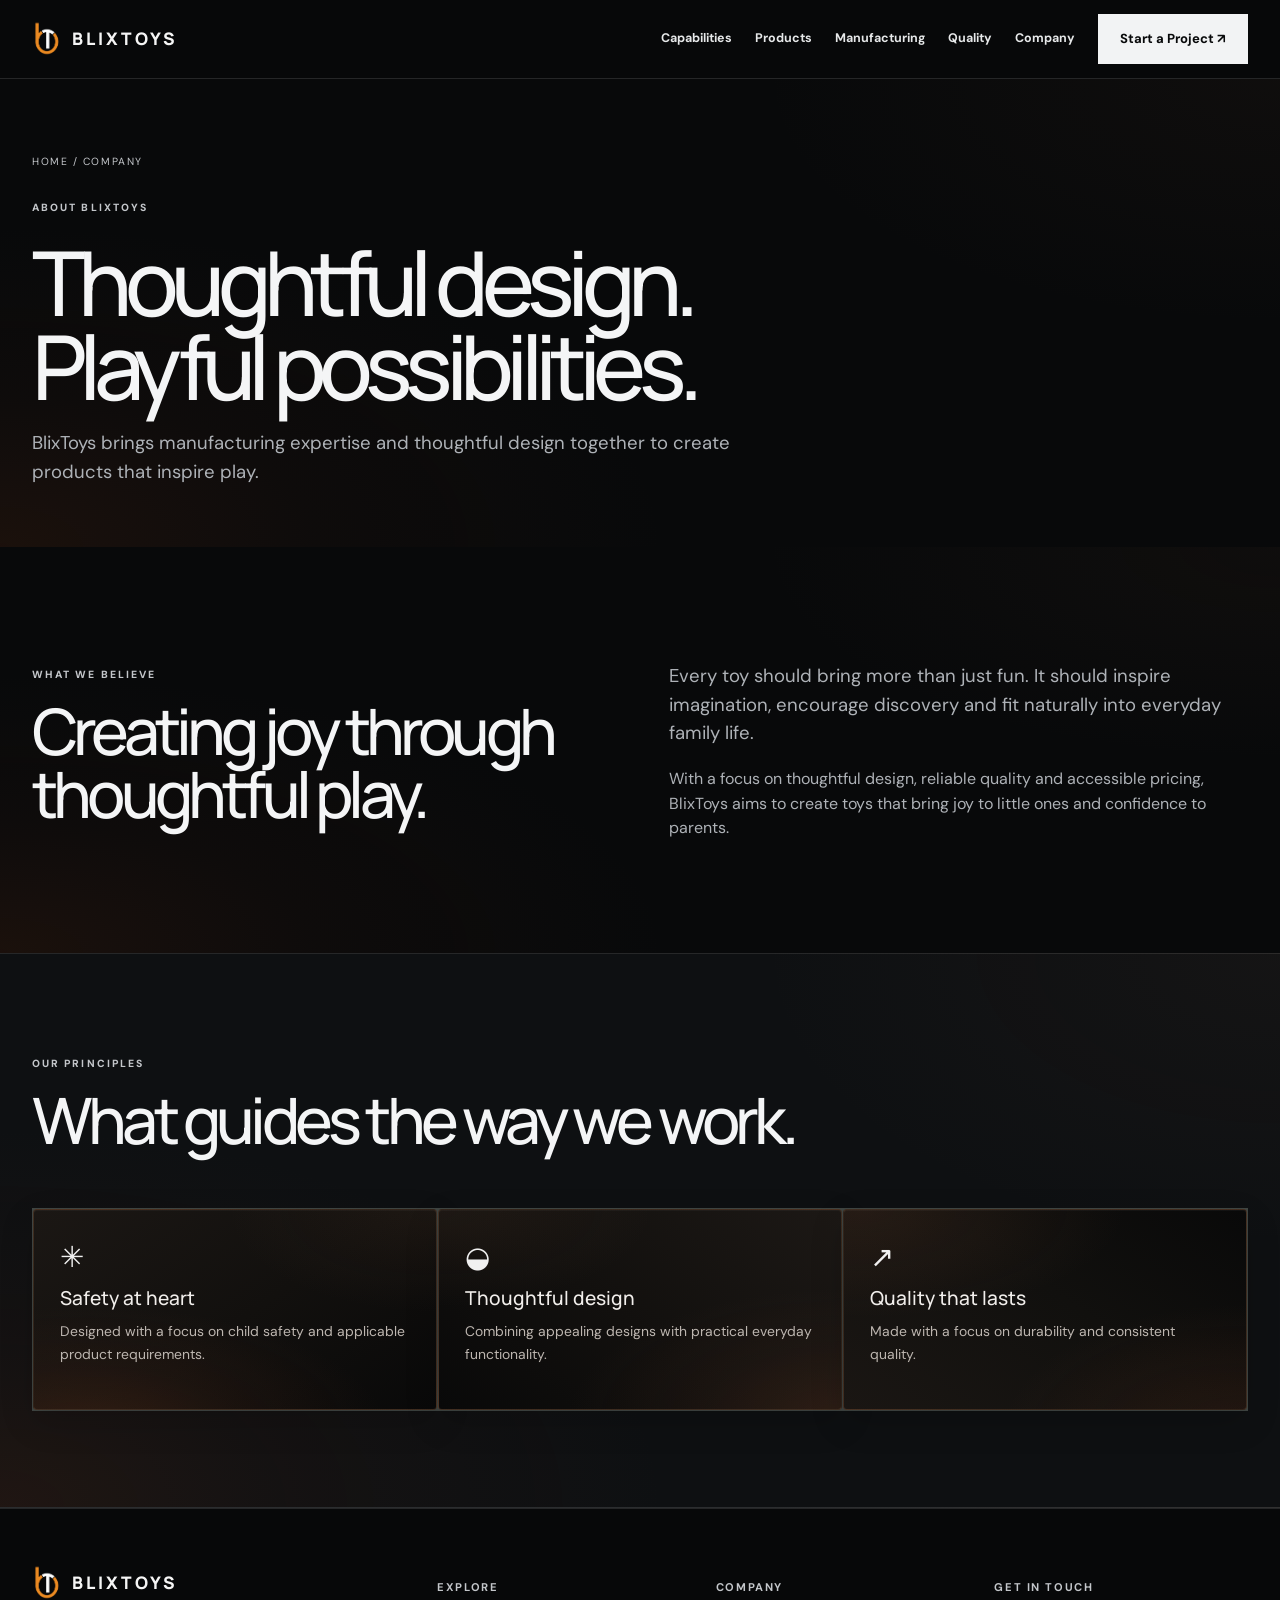
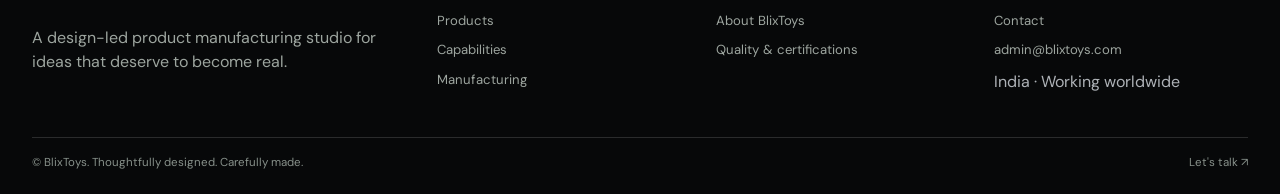
==== commit 775937e5: "Image change, correction made!" ====
--- a/about.html
+++ b/about.html
@@ -2,4 +2,4 @@
 <html lang="en"><head>
   <link rel="icon" href="assets/images/favicon.ico" sizes="any">
   <link rel="shortcut icon" href="assets/images/favicon.ico">
-<meta charset="utf-8"/><meta content="width=device-width,initial-scale=1" name="viewport"/><meta content="BlixToys — thoughtful toy product design and manufacturing." name="description"/><title>About — BlixToys</title><link href="assets/css/style.css?v=20261118-hero-video" rel="stylesheet"/></head><body><header class="site-header"><div class="container nav"><a class="brand" href="index.html" aria-label="BlixToys home"><img class="brand-logo" src="assets/images/brand-logo.png" alt="" aria-hidden="true"><span class="brand-name">BLIXTOYS</span></a><button aria-expanded="false" aria-label="Toggle navigation" class="menu-toggle">☰</button><nav class="nav-links"><a href="capabilities.html">Capabilities</a><a href="products.html">Products</a><a href="manufacturing.html">Manufacturing</a><a href="index.html#safety-quality">Quality</a><a href="about.html">Company</a><a class="btn btn-primary" href="contact.html">Start a Project ↗</a></nav></div></header><main><section class="page-hero"><div class="container"><div class="breadcrumb">HOME / COMPANY</div><span class="eyebrow">ABOUT BLIXTOYS</span><h1 class="display">Thoughtful design.<br/>Playful possibilities.</h1><p class="lead">BlixToys brings manufacturing expertise and thoughtful design together to create products that inspire play.</p><div class="page-banner"><div aria-hidden="true" class="path-visual gradient-banner" data-path-visual="true"></div></div></div></section><section class="section"><div class="container split"><div><span class="eyebrow">WHAT WE BELIEVE</span><h2 class="h2">Creating joy through thoughtful play.</h2></div><div><p class="lead">Every toy should bring more than just fun. It should inspire imagination, encourage discovery and fit naturally into everyday family life.</p><p class="muted">With a focus on thoughtful design, reliable quality and accessible pricing, BlixToys aims to create toys that bring joy to little ones and confidence to parents.</p></div></div></section><section class="section surface"><div class="container"><div class="section-head"><div><span class="eyebrow">OUR PRINCIPLES</span><h2 class="h2">What guides the way we work.</h2></div></div><div class="value-grid"><article class="value-card"><div class="symbol">✳</div><h3>Safety at heart</h3><p>Designed with a focus on child safety and applicable product requirements.</p></article><article class="value-card"><div class="symbol">◒</div><h3>Thoughtful design</h3><p>Combining appealing designs with practical everyday functionality.</p></article><article class="value-card"><div class="symbol">↗</div><h3>Quality that lasts</h3><p>Made with a focus on durability and consistent quality.</p></article></div></div></section></main><footer class="site-footer"><div class="container"><div class="footer-grid"><div class="footer-about"><a class="brand" href="index.html" aria-label="BlixToys home"><img class="brand-logo" src="assets/images/brand-logo.png" alt="" aria-hidden="true"><span class="brand-name">BLIXTOYS</span></a><p>A design-led product manufacturing studio for ideas that deserve to become real.</p></div><div class="footer-col"><h4>Explore</h4><a href="products.html">Products</a><a href="capabilities.html">Capabilities</a><a href="manufacturing.html">Manufacturing</a></div><div class="footer-col"><h4>Company</h4><a href="about.html">About BlixToys</a><a href="index.html#safety-quality">Quality &amp; certifications</a></div><div class="footer-col"><h4>Get in touch</h4><a href="contact.html">Contact</a><a href="mailto:admin@blixtoys.com">admin@blixtoys.com</a><span class="muted">India · Working worldwide</span></div></div><div class="footer-bottom"><span>© <span data-year=""></span> BlixToys. Thoughtfully designed. Carefully made.</span><span><a href="contact.html">Let's talk ↗</a></span></div></div></footer><script src="assets/js/main.js?v=20261112-tabs"></script></body></html>+<meta charset="utf-8"/><meta content="width=device-width,initial-scale=1" name="viewport"/><meta content="BlixToys — thoughtful toy product design and manufacturing." name="description"/><title>About — BlixToys</title><link href="assets/css/style.css?v=20261118-hero-video" rel="stylesheet"/></head><body><header class="site-header"><div class="container nav"><a class="brand" href="index.html" aria-label="BlixToys home"><img class="brand-logo" src="assets/images/brand-logo.png" alt="" aria-hidden="true"><span class="brand-name">BLIXTOYS</span></a><button aria-expanded="false" aria-label="Toggle navigation" class="menu-toggle">☰</button><nav class="nav-links"><a href="capabilities.html">Capabilities</a><a href="index.html#products-showcase">Products</a><a href="manufacturing.html">Manufacturing</a><a href="index.html#safety-quality">Quality</a><a href="about.html">Company</a><a class="btn btn-primary" href="contact.html">Start a Project ↗</a></nav></div></header><main><section class="page-hero"><div class="container"><div class="breadcrumb">HOME / COMPANY</div><span class="eyebrow">ABOUT BLIXTOYS</span><h1 class="display">Thoughtful design.<br/>Playful possibilities.</h1><p class="lead">BlixToys brings manufacturing expertise and thoughtful design together to create products that inspire play.</p></div></section><section class="section"><div class="container split"><div><span class="eyebrow">WHAT WE BELIEVE</span><h2 class="h2">Creating joy through thoughtful play.</h2></div><div><p class="lead">Every toy should bring more than just fun. It should inspire imagination, encourage discovery and fit naturally into everyday family life.</p><p class="muted">With a focus on thoughtful design, reliable quality and accessible pricing, BlixToys aims to create toys that bring joy to little ones and confidence to parents.</p></div></div></section><section class="section surface"><div class="container"><div class="section-head"><div><span class="eyebrow">OUR PRINCIPLES</span><h2 class="h2">What guides the way we work.</h2></div></div><div class="value-grid"><article class="value-card"><div class="symbol">✳</div><h3>Safety at heart</h3><p>Designed with a focus on child safety and applicable product requirements.</p></article><article class="value-card"><div class="symbol">◒</div><h3>Thoughtful design</h3><p>Combining appealing designs with practical everyday functionality.</p></article><article class="value-card"><div class="symbol">↗</div><h3>Quality that lasts</h3><p>Made with a focus on durability and consistent quality.</p></article></div></div></section></main><footer class="site-footer"><div class="container"><div class="footer-grid"><div class="footer-about"><a class="brand" href="index.html" aria-label="BlixToys home"><img class="brand-logo" src="assets/images/brand-logo.png" alt="" aria-hidden="true"><span class="brand-name">BLIXTOYS</span></a><p>A design-led product manufacturing studio for ideas that deserve to become real.</p></div><div class="footer-col"><h4>Explore</h4><a href="index.html#products-showcase">Products</a><a href="capabilities.html">Capabilities</a><a href="manufacturing.html">Manufacturing</a></div><div class="footer-col"><h4>Company</h4><a href="about.html">About BlixToys</a><a href="index.html#safety-quality">Quality &amp; certifications</a></div><div class="footer-col"><h4>Get in touch</h4><a href="contact.html">Contact</a><a href="mailto:admin@blixtoys.com">admin@blixtoys.com</a><span class="muted">India · Working worldwide</span></div></div><div class="footer-bottom"><span>© <span data-year=""></span> BlixToys. Thoughtfully designed. Carefully made.</span><span><a href="contact.html">Let's talk ↗</a></span></div></div></footer><script src="assets/js/main.js?v=20261112-tabs"></script></body></html>
--- a/assets/css/style.css
+++ b/assets/css/style.css
@@ -6500,3 +6500,75 @@
     height: 78px;
   }
 }
+
+
+/* Product category artwork: preserve its natural proportions while fitting
+   the responsive card image area without stretching. */
+.products-showcase .products-slide.category-image-card {
+  overflow: hidden !important;
+}
+.products-showcase .category-image-card .category-card-image {
+  inset: 0 !important;
+  width: 100% !important;
+  height: 100% !important;
+  min-width: 100% !important;
+  min-height: 100% !important;
+  max-width: none !important;
+  max-height: none !important;
+  object-fit: cover !important;
+  object-position: center center !important;
+  aspect-ratio: auto !important;
+  transform: none !important;
+}
+
+
+/* Wide 16:9 category artwork: show the complete product instead of cropping it. */
+.products-showcase .products-slide.category-image-card {
+  aspect-ratio: 16 / 9 !important;
+  min-height: 0 !important;
+  height: auto !important;
+}
+.products-showcase .category-image-card .category-card-image {
+  width: 100% !important;
+  height: 100% !important;
+  object-fit: contain !important;
+  object-position: center center !important;
+  background: #17120f !important;
+}
+@media (max-width: 700px) {
+  .products-showcase .products-slide.category-image-card {
+    aspect-ratio: 16 / 9 !important;
+    min-height: 0 !important;
+  }
+}
+
+
+/* All category assets are normalized to 1600x900 landscape images. */
+.products-showcase .products-slide.category-image-card {
+  aspect-ratio: 16 / 9 !important;
+  min-height: 0 !important;
+  height: auto !important;
+}
+.products-showcase .category-image-card .category-card-image {
+  inset: 0 !important;
+  width: 100% !important;
+  height: 100% !important;
+  object-fit: cover !important;
+  object-position: center center !important;
+  background: #17120f !important;
+}
+
+
+/* Final category artwork pass: all ten assets are landscape 16:9 images. */
+.products-showcase .products-slide.category-image-card {
+  aspect-ratio: 16 / 9 !important;
+  min-height: 0 !important;
+  height: auto !important;
+}
+.products-showcase .category-image-card .category-card-image {
+  inset: 0 !important;
+  width: 100% !important;
+  height: 100% !important;
+  object-fit: cover !important;
+  object-position: center center !important;
+}
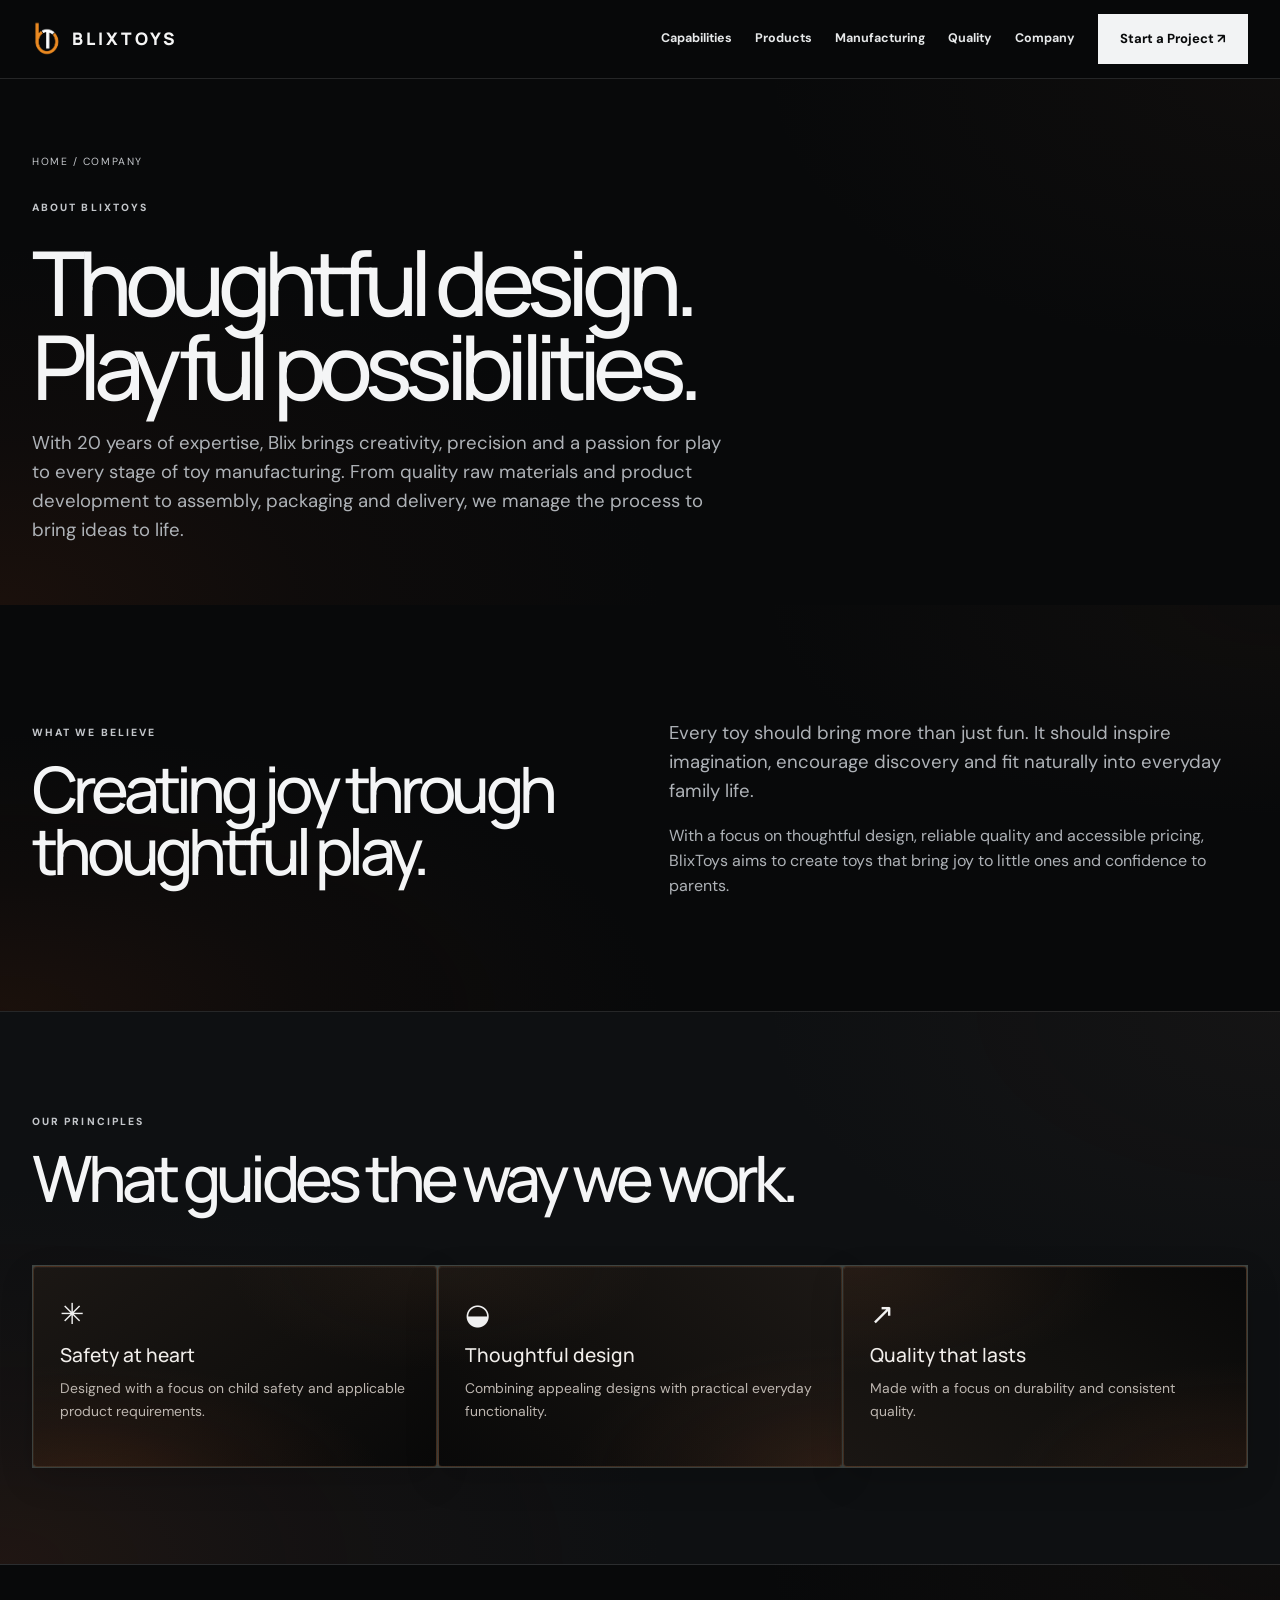
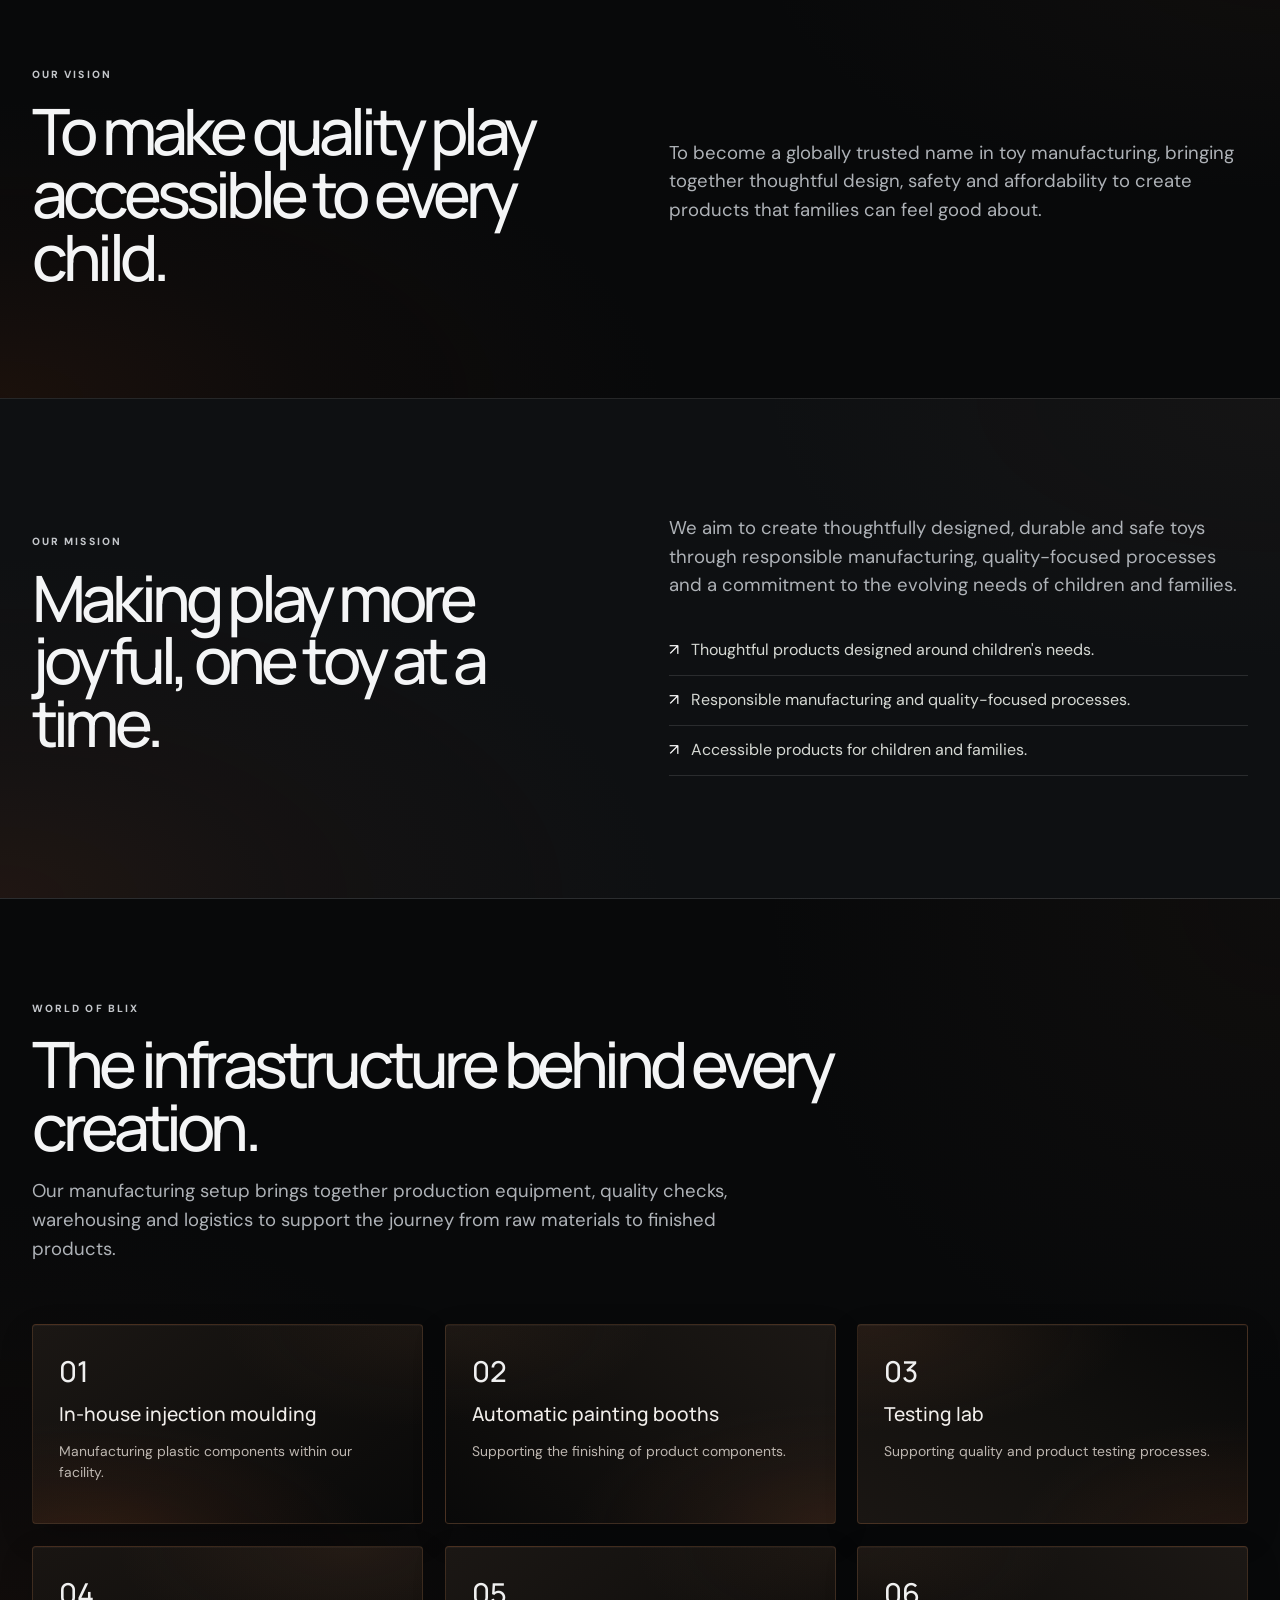
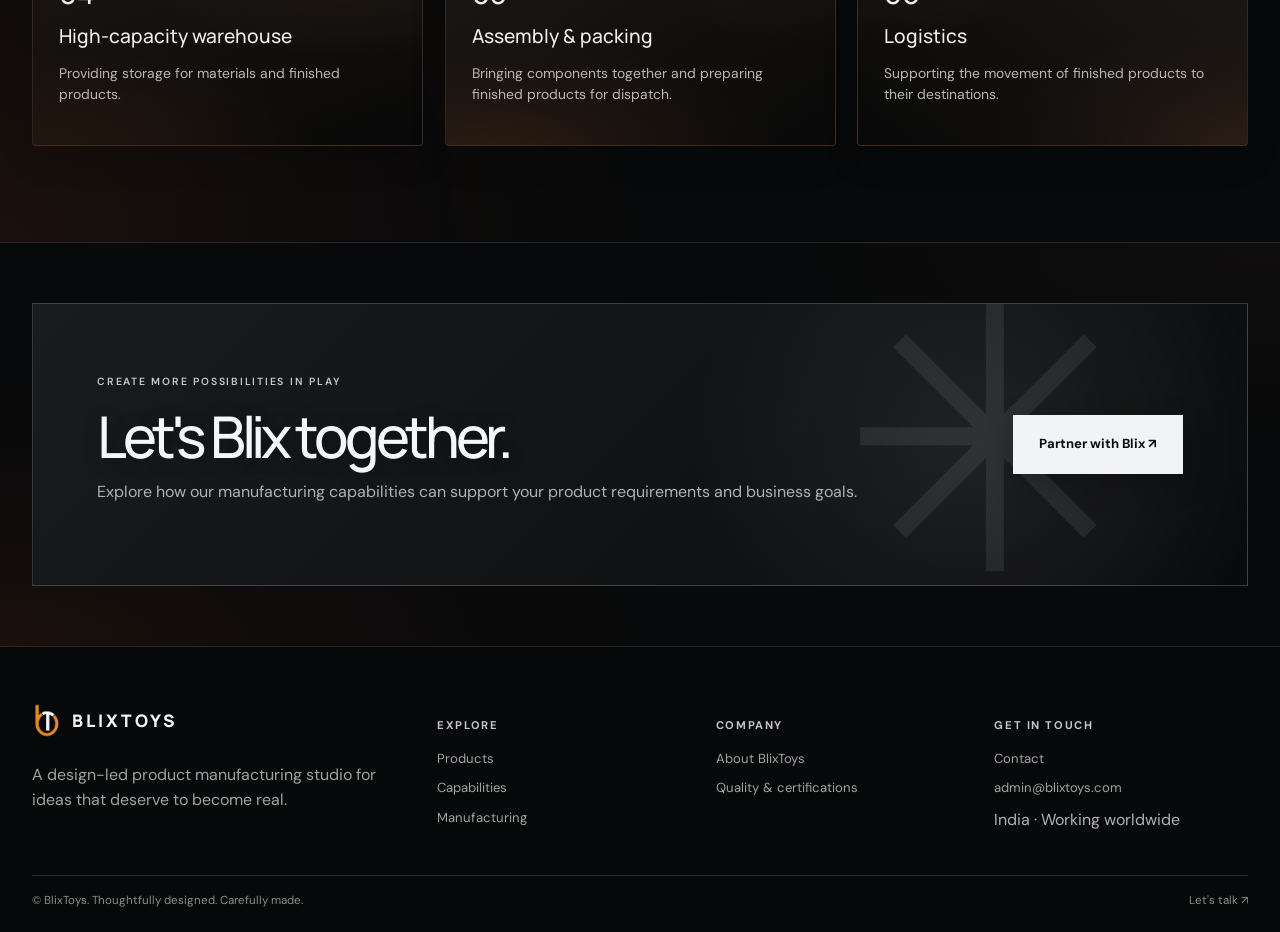
==== commit 65fb78e3: "Update Site: Products, Images" ====
--- a/about.html
+++ b/about.html
@@ -2,4 +2,50 @@
 <html lang="en"><head>
   <link rel="icon" href="assets/images/favicon.ico" sizes="any">
   <link rel="shortcut icon" href="assets/images/favicon.ico">
-<meta charset="utf-8"/><meta content="width=device-width,initial-scale=1" name="viewport"/><meta content="BlixToys — thoughtful toy product design and manufacturing." name="description"/><title>About — BlixToys</title><link href="assets/css/style.css?v=20261118-hero-video" rel="stylesheet"/></head><body><header class="site-header"><div class="container nav"><a class="brand" href="index.html" aria-label="BlixToys home"><img class="brand-logo" src="assets/images/brand-logo.png" alt="" aria-hidden="true"><span class="brand-name">BLIXTOYS</span></a><button aria-expanded="false" aria-label="Toggle navigation" class="menu-toggle">☰</button><nav class="nav-links"><a href="capabilities.html">Capabilities</a><a href="index.html#products-showcase">Products</a><a href="manufacturing.html">Manufacturing</a><a href="index.html#safety-quality">Quality</a><a href="about.html">Company</a><a class="btn btn-primary" href="contact.html">Start a Project ↗</a></nav></div></header><main><section class="page-hero"><div class="container"><div class="breadcrumb">HOME / COMPANY</div><span class="eyebrow">ABOUT BLIXTOYS</span><h1 class="display">Thoughtful design.<br/>Playful possibilities.</h1><p class="lead">BlixToys brings manufacturing expertise and thoughtful design together to create products that inspire play.</p></div></section><section class="section"><div class="container split"><div><span class="eyebrow">WHAT WE BELIEVE</span><h2 class="h2">Creating joy through thoughtful play.</h2></div><div><p class="lead">Every toy should bring more than just fun. It should inspire imagination, encourage discovery and fit naturally into everyday family life.</p><p class="muted">With a focus on thoughtful design, reliable quality and accessible pricing, BlixToys aims to create toys that bring joy to little ones and confidence to parents.</p></div></div></section><section class="section surface"><div class="container"><div class="section-head"><div><span class="eyebrow">OUR PRINCIPLES</span><h2 class="h2">What guides the way we work.</h2></div></div><div class="value-grid"><article class="value-card"><div class="symbol">✳</div><h3>Safety at heart</h3><p>Designed with a focus on child safety and applicable product requirements.</p></article><article class="value-card"><div class="symbol">◒</div><h3>Thoughtful design</h3><p>Combining appealing designs with practical everyday functionality.</p></article><article class="value-card"><div class="symbol">↗</div><h3>Quality that lasts</h3><p>Made with a focus on durability and consistent quality.</p></article></div></div></section></main><footer class="site-footer"><div class="container"><div class="footer-grid"><div class="footer-about"><a class="brand" href="index.html" aria-label="BlixToys home"><img class="brand-logo" src="assets/images/brand-logo.png" alt="" aria-hidden="true"><span class="brand-name">BLIXTOYS</span></a><p>A design-led product manufacturing studio for ideas that deserve to become real.</p></div><div class="footer-col"><h4>Explore</h4><a href="index.html#products-showcase">Products</a><a href="capabilities.html">Capabilities</a><a href="manufacturing.html">Manufacturing</a></div><div class="footer-col"><h4>Company</h4><a href="about.html">About BlixToys</a><a href="index.html#safety-quality">Quality &amp; certifications</a></div><div class="footer-col"><h4>Get in touch</h4><a href="contact.html">Contact</a><a href="mailto:admin@blixtoys.com">admin@blixtoys.com</a><span class="muted">India · Working worldwide</span></div></div><div class="footer-bottom"><span>© <span data-year=""></span> BlixToys. Thoughtfully designed. Carefully made.</span><span><a href="contact.html">Let's talk ↗</a></span></div></div></footer><script src="assets/js/main.js?v=20261112-tabs"></script></body></html>+<meta charset="utf-8"/><meta content="width=device-width,initial-scale=1" name="viewport"/><meta content="BlixToys — thoughtful toy product design and manufacturing." name="description"/><title>About — BlixToys</title><link href="assets/css/style.css?v=20261123-content-update" rel="stylesheet"/></head><body><header class="site-header"><div class="container nav"><a class="brand" href="index.html" aria-label="BlixToys home"><img class="brand-logo" src="assets/images/brand-logo.png" alt="" aria-hidden="true"><span class="brand-name">BLIXTOYS</span></a><button aria-expanded="false" aria-label="Toggle navigation" class="menu-toggle">☰</button><nav class="nav-links"><a href="capabilities.html">Capabilities</a><a href="index.html#products-showcase">Products</a><a href="manufacturing.html">Manufacturing</a><a href="index.html#safety-quality">Quality</a><a href="about.html">Company</a><a class="btn btn-primary" href="contact.html">Start a Project ↗</a></nav></div></header><main><section class="page-hero"><div class="container"><div class="breadcrumb">HOME / COMPANY</div><span class="eyebrow">ABOUT BLIXTOYS</span><h1 class="display">Thoughtful design.<br/>Playful possibilities.</h1><p class="lead">With 20 years of expertise, Blix brings creativity, precision and a passion for play to every stage of toy manufacturing. From quality raw materials and product development to assembly, packaging and delivery, we manage the process to bring ideas to life.</p></div></section><section class="section"><div class="container split"><div><span class="eyebrow">WHAT WE BELIEVE</span><h2 class="h2">Creating joy through thoughtful play.</h2></div><div><p class="lead">Every toy should bring more than just fun. It should inspire imagination, encourage discovery and fit naturally into everyday family life.</p><p class="muted">With a focus on thoughtful design, reliable quality and accessible pricing, BlixToys aims to create toys that bring joy to little ones and confidence to parents.</p></div></div></section><section class="section surface"><div class="container"><div class="section-head"><div><span class="eyebrow">OUR PRINCIPLES</span><h2 class="h2">What guides the way we work.</h2></div></div><div class="value-grid"><article class="value-card"><div class="symbol">✳</div><h3>Safety at heart</h3><p>Designed with a focus on child safety and applicable product requirements.</p></article><article class="value-card"><div class="symbol">◒</div><h3>Thoughtful design</h3><p>Combining appealing designs with practical everyday functionality.</p></article><article class="value-card"><div class="symbol">↗</div><h3>Quality that lasts</h3><p>Made with a focus on durability and consistent quality.</p></article></div></div></section>
+<section class="section">
+  <div class="container split">
+    <div>
+      <span class="eyebrow">OUR VISION</span>
+      <h2 class="h2">To make quality play accessible to every child.</h2>
+    </div>
+    <div>
+      <p class="lead">To become a globally trusted name in toy manufacturing, bringing together thoughtful design, safety and affordability to create products that families can feel good about.</p>
+    </div>
+  </div>
+</section>
+<section class="section surface">
+  <div class="container split">
+    <div>
+      <span class="eyebrow">OUR MISSION</span>
+      <h2 class="h2">Making play more joyful, one toy at a time.</h2>
+    </div>
+    <div>
+      <p class="lead">We aim to create thoughtfully designed, durable and safe toys through responsible manufacturing, quality-focused processes and a commitment to the evolving needs of children and families.</p>
+      <ul class="tick-list">
+        <li>Thoughtful products designed around children's needs.</li>
+        <li>Responsible manufacturing and quality-focused processes.</li>
+        <li>Accessible products for children and families.</li>
+      </ul>
+    </div>
+  </div>
+</section>
+<section class="section">
+  <div class="container">
+    <div class="section-head"><div>
+      <span class="eyebrow">WORLD OF BLIX</span>
+      <h2 class="h2">The infrastructure behind every creation.</h2>
+      <p class="lead">Our manufacturing setup brings together production equipment, quality checks, warehousing and logistics to support the journey from raw materials to finished products.</p>
+    </div></div>
+    <div class="grid-3 blix-infrastructure-grid">
+      <article class="value-card"><div class="symbol">01</div><h3>In-house injection moulding</h3><p>Manufacturing plastic components within our facility.</p></article>
+      <article class="value-card"><div class="symbol">02</div><h3>Automatic painting booths</h3><p>Supporting the finishing of product components.</p></article>
+      <article class="value-card"><div class="symbol">03</div><h3>Testing lab</h3><p>Supporting quality and product testing processes.</p></article>
+      <article class="value-card"><div class="symbol">04</div><h3>High-capacity warehouse</h3><p>Providing storage for materials and finished products.</p></article>
+      <article class="value-card"><div class="symbol">05</div><h3>Assembly &amp; packing</h3><p>Bringing components together and preparing finished products for dispatch.</p></article>
+      <article class="value-card"><div class="symbol">06</div><h3>Logistics</h3><p>Supporting the movement of finished products to their destinations.</p></article>
+    </div>
+  </div>
+</section>
+<section class="section-sm"><div class="container"><div class="cta"><div><span class="eyebrow" style="color:#ffe2d9">CREATE MORE POSSIBILITIES IN PLAY</span><h2>Let's Blix together.</h2><p>Explore how our manufacturing capabilities can support your product requirements and business goals.</p></div><a class="btn" href="contact.html">Partner with Blix ↗</a></div></div></section>
+</main><footer class="site-footer"><div class="container"><div class="footer-grid"><div class="footer-about"><a class="brand" href="index.html" aria-label="BlixToys home"><img class="brand-logo" src="assets/images/brand-logo.png" alt="" aria-hidden="true"><span class="brand-name">BLIXTOYS</span></a><p>A design-led product manufacturing studio for ideas that deserve to become real.</p></div><div class="footer-col"><h4>Explore</h4><a href="index.html#products-showcase">Products</a><a href="capabilities.html">Capabilities</a><a href="manufacturing.html">Manufacturing</a></div><div class="footer-col"><h4>Company</h4><a href="about.html">About BlixToys</a><a href="index.html#safety-quality">Quality &amp; certifications</a></div><div class="footer-col"><h4>Get in touch</h4><a href="contact.html">Contact</a><a href="mailto:admin@blixtoys.com">admin@blixtoys.com</a><span class="muted">India · Working worldwide</span></div></div><div class="footer-bottom"><span>© <span data-year=""></span> BlixToys. Thoughtfully designed. Carefully made.</span><span><a href="contact.html">Let's talk ↗</a></span></div></div></footer><script src="assets/js/main.js?v=20261112-tabs"></script></body></html>
--- a/assets/css/style.css
+++ b/assets/css/style.css
@@ -6572,3 +6572,36 @@
   object-fit: cover !important;
   object-position: center center !important;
 }
+
+
+/* Blix website content additions */
+.blix-infrastructure-grid { grid-template-columns: repeat(3, minmax(0, 1fr)); }
+.blix-stats-grid { display:grid; grid-template-columns:repeat(4,minmax(0,1fr)); gap:14px; }
+.blix-stat { min-height:150px; padding:24px; border:1px solid #ffffff20; background:linear-gradient(145deg,#241b16,#111213); display:flex; flex-direction:column; justify-content:space-between; }
+.blix-stat strong { font:500 clamp(2.2rem,4vw,3.6rem)/1 Manrope,sans-serif; letter-spacing:-.07em; color:var(--white); }
+.blix-stat span { color:var(--muted); font-size:.82rem; max-width:180px; }
+.blix-stats-note { font-size:.72rem; margin:14px 0 22px; }
+.blix-equipment-list { display:flex; flex-wrap:wrap; gap:9px; }
+.blix-equipment-list span { padding:8px 12px; border:1px solid #ffffff25; color:#c9ceca; font-size:.72rem; }
+.grid-4.blix-quality-grid { display:grid; grid-template-columns:repeat(4,minmax(0,1fr)); gap:18px; }
+@media (max-width: 900px) {
+  .blix-infrastructure-grid, .grid-4.blix-quality-grid { grid-template-columns:repeat(2,minmax(0,1fr)); }
+  .blix-stats-grid { grid-template-columns:repeat(2,minmax(0,1fr)); }
+}
+@media (max-width: 560px) {
+  .blix-infrastructure-grid, .grid-4.blix-quality-grid, .blix-stats-grid { grid-template-columns:1fr; }
+  .blix-stat { min-height:120px; }
+}
+
+
+/* Expanded BlixToys company, product and manufacturing content */
+#vision-mission .value-card { min-height: 100%; }
+#product-families .value-card { min-height: 100%; }
+#blix-scale .blix-stats-grid { margin-bottom: 22px; }
+#blix-scale .blix-equipment-list { margin-top: 8px; }
+#manufactured-product-range .split { align-items: start; }
+@media (max-width: 720px) {
+  #vision-mission .grid-2,
+  #product-families .grid-4,
+  #manufactured-product-range .split { grid-template-columns: 1fr; }
+}
